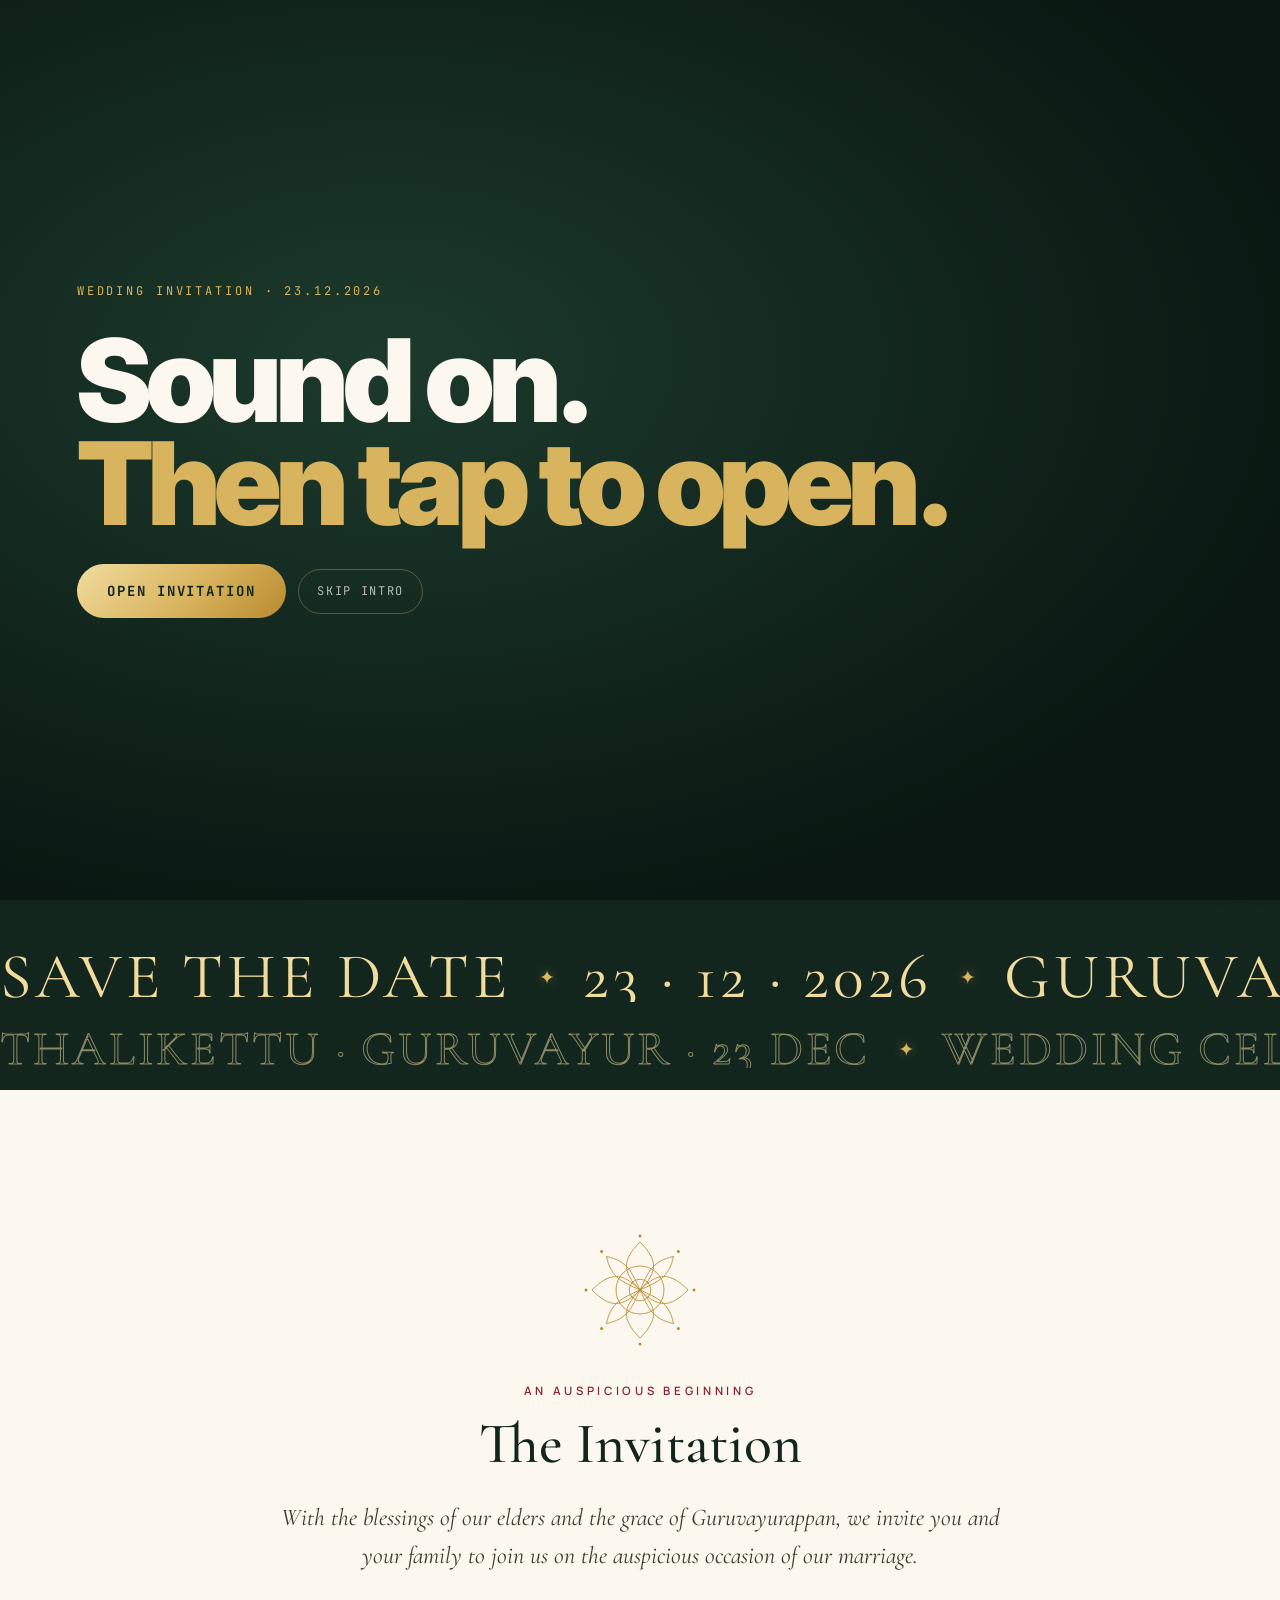
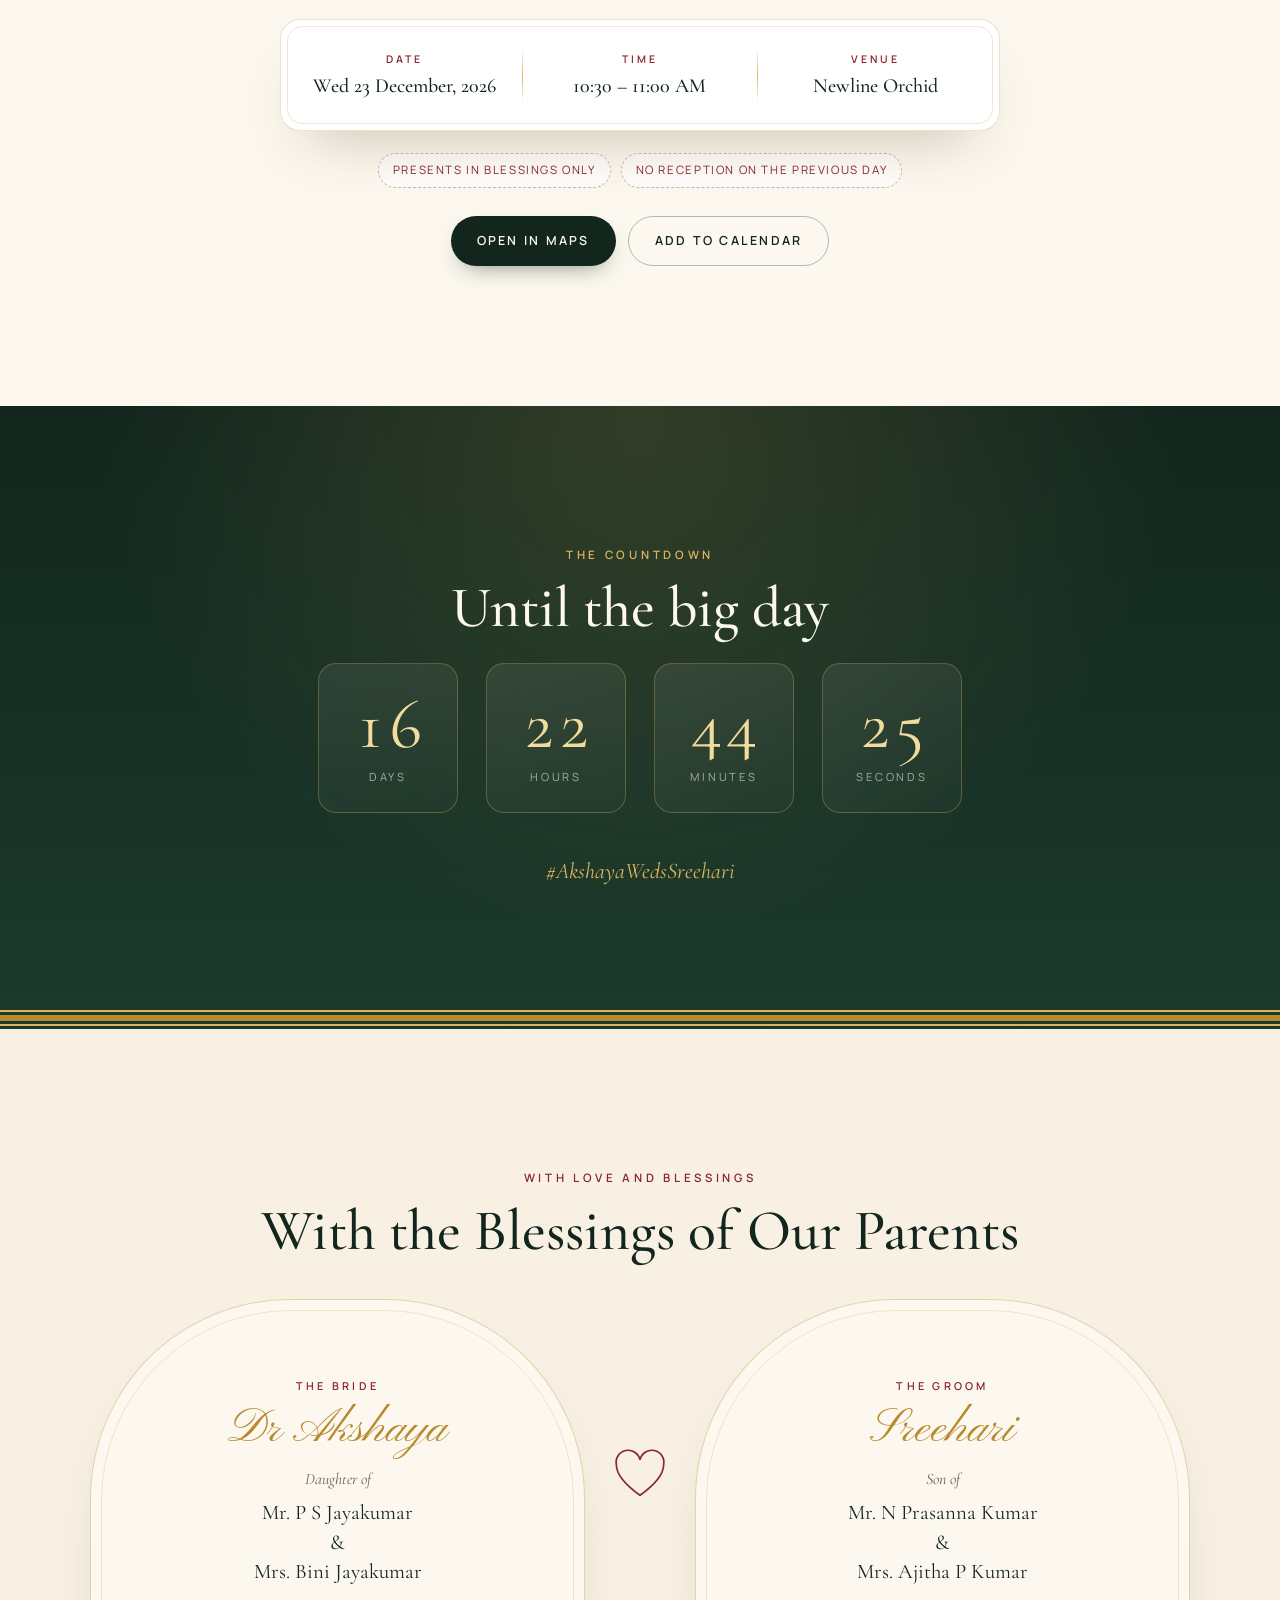
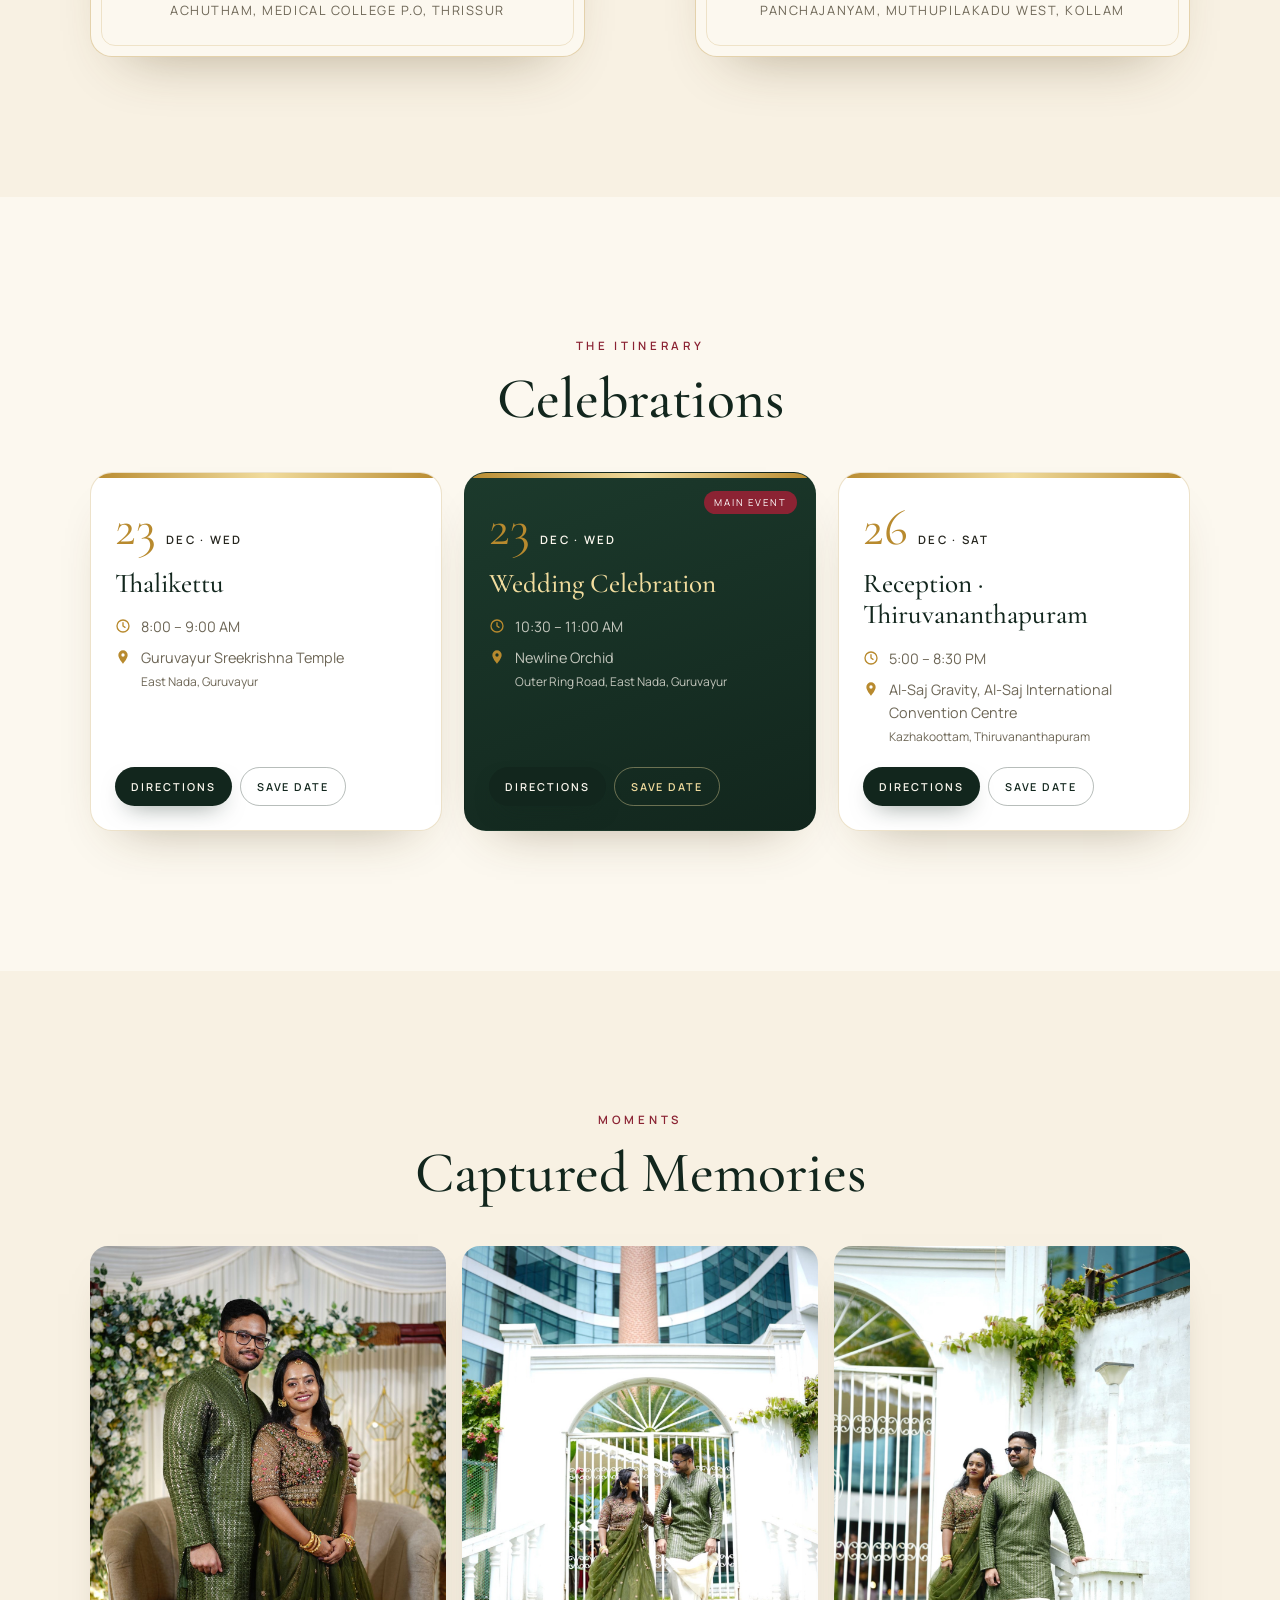
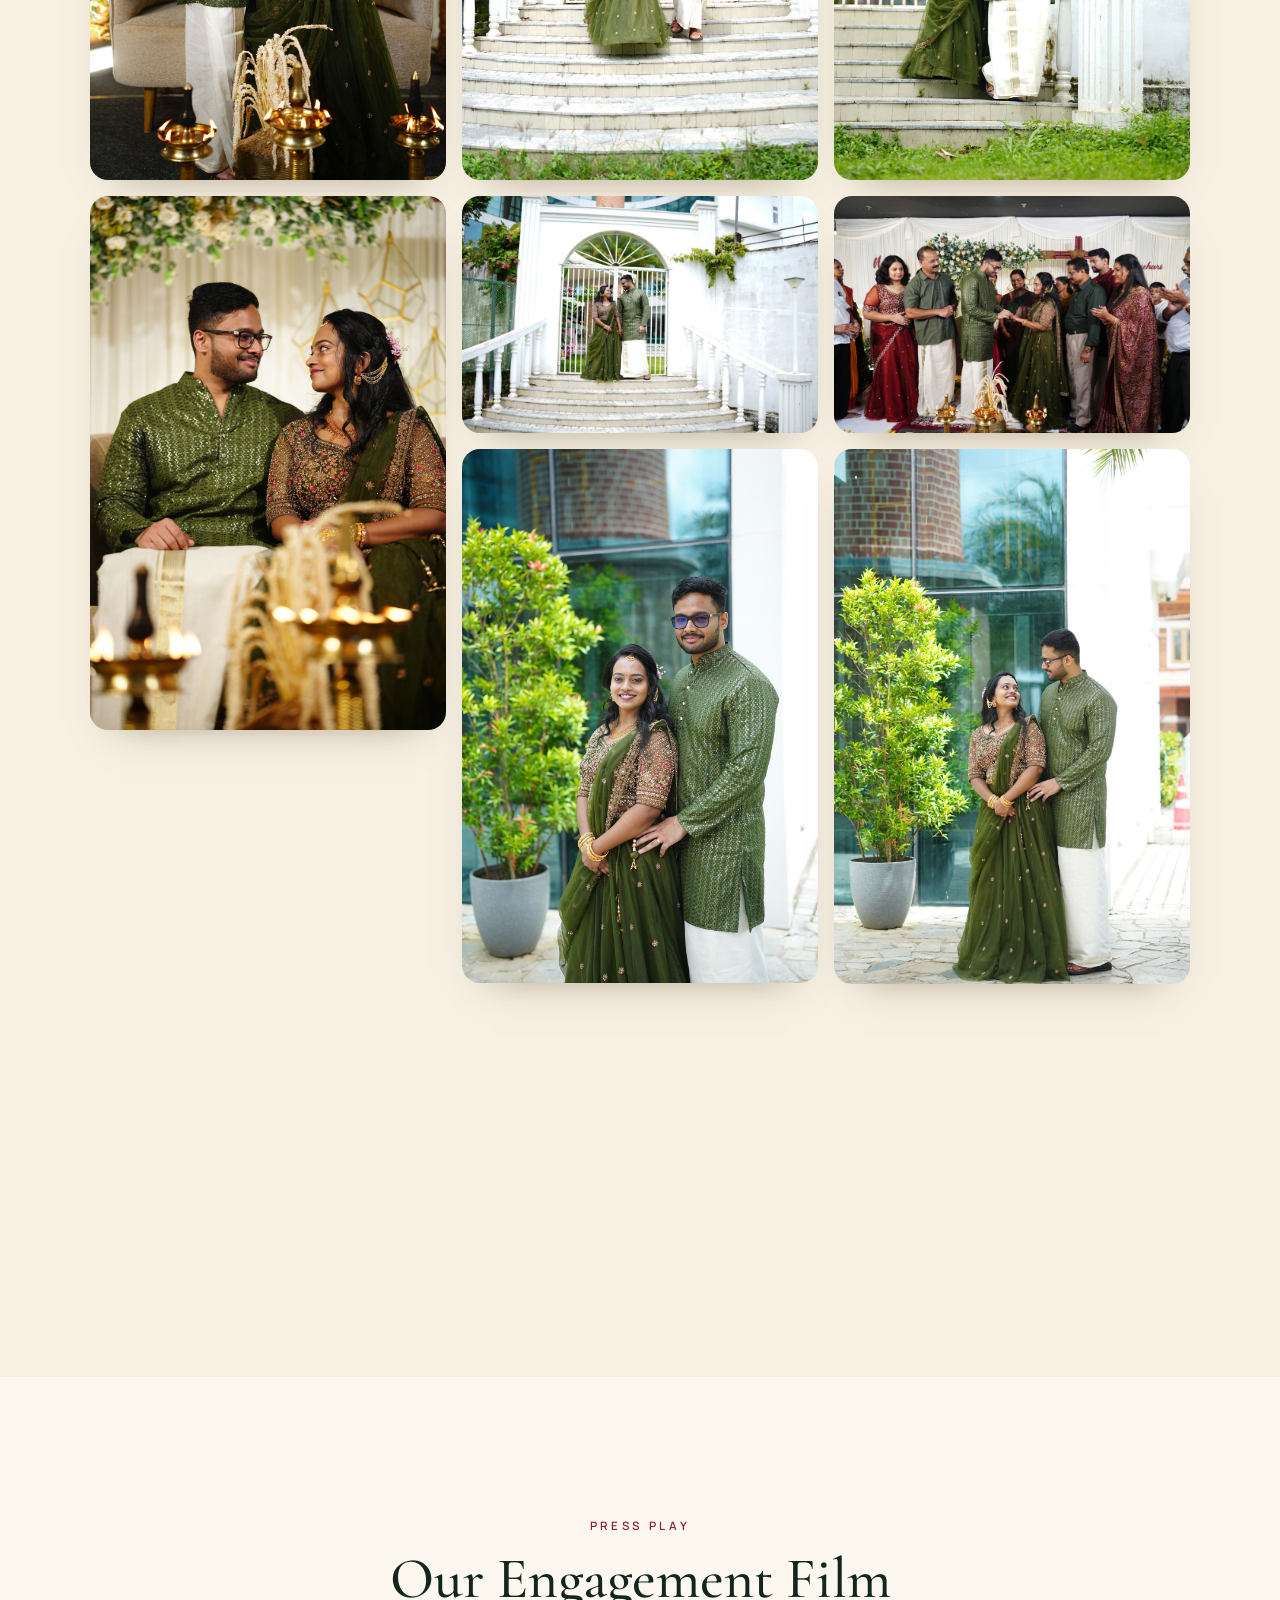
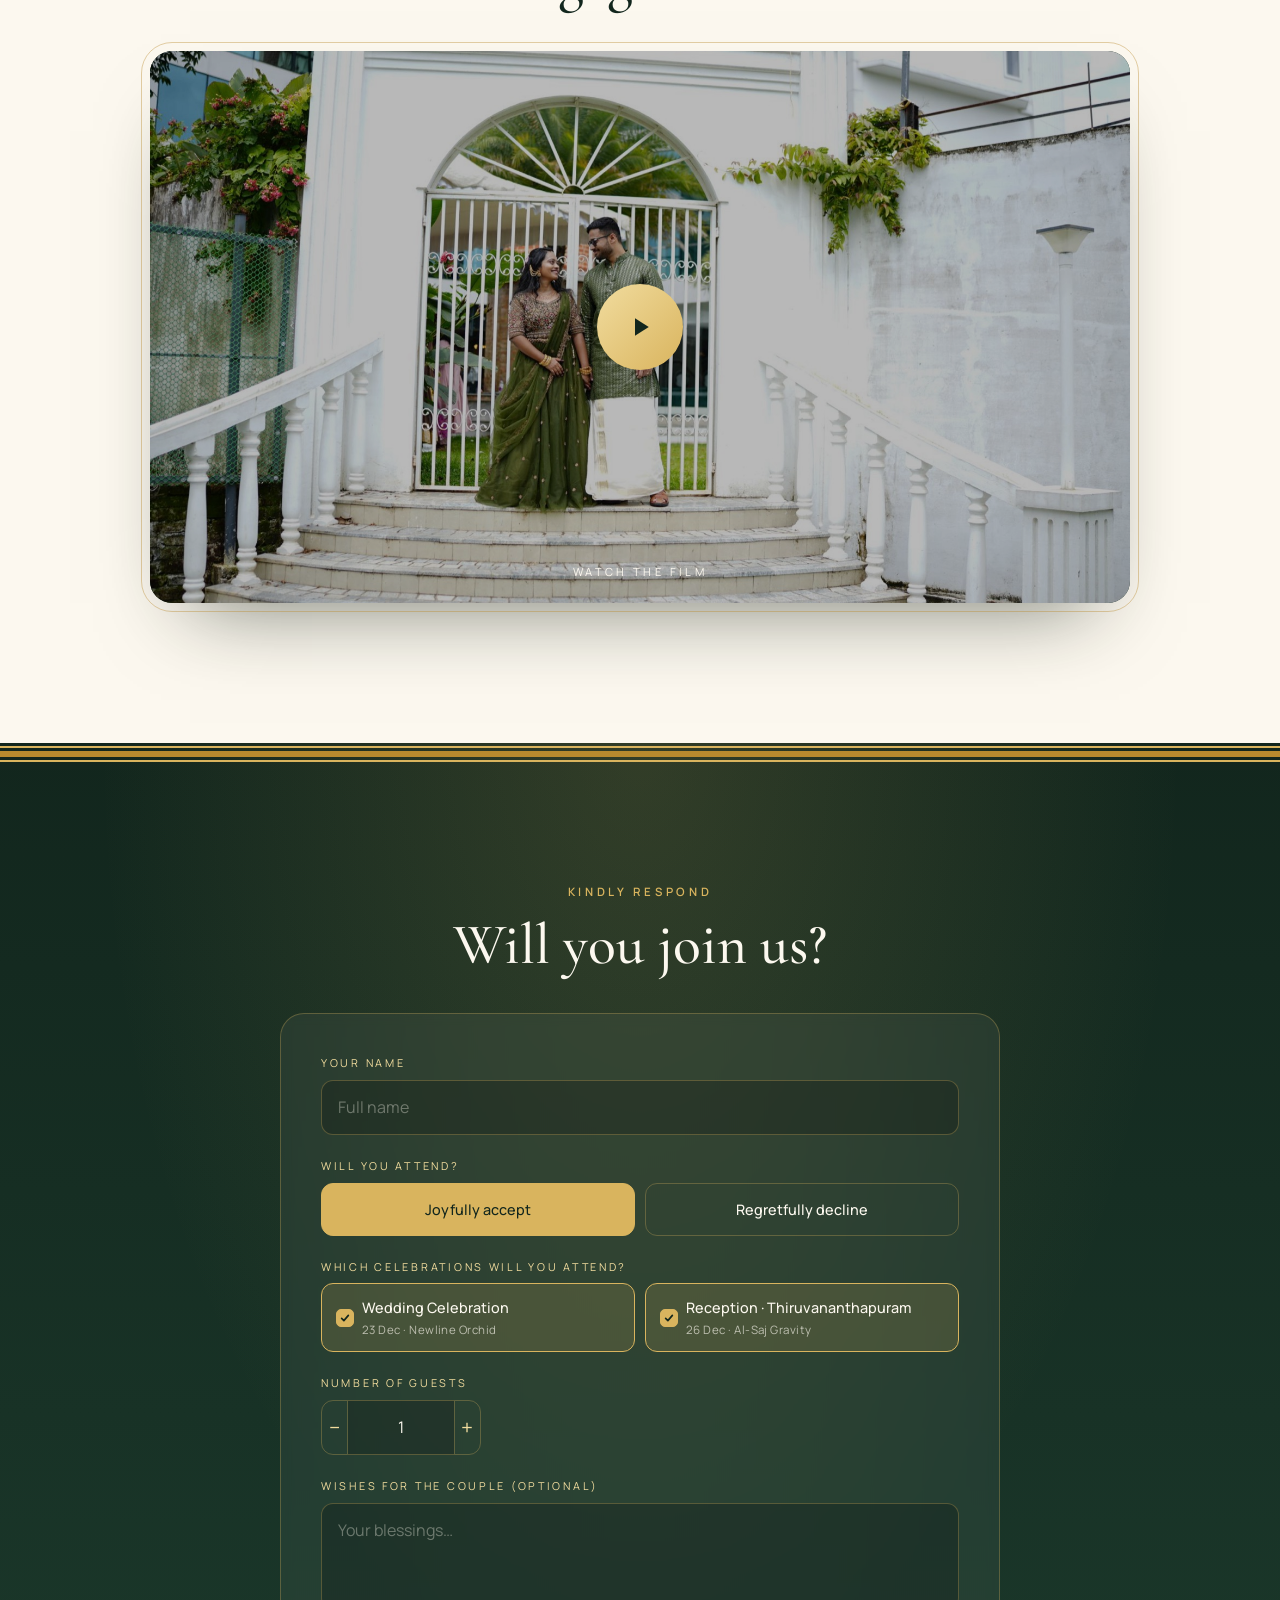
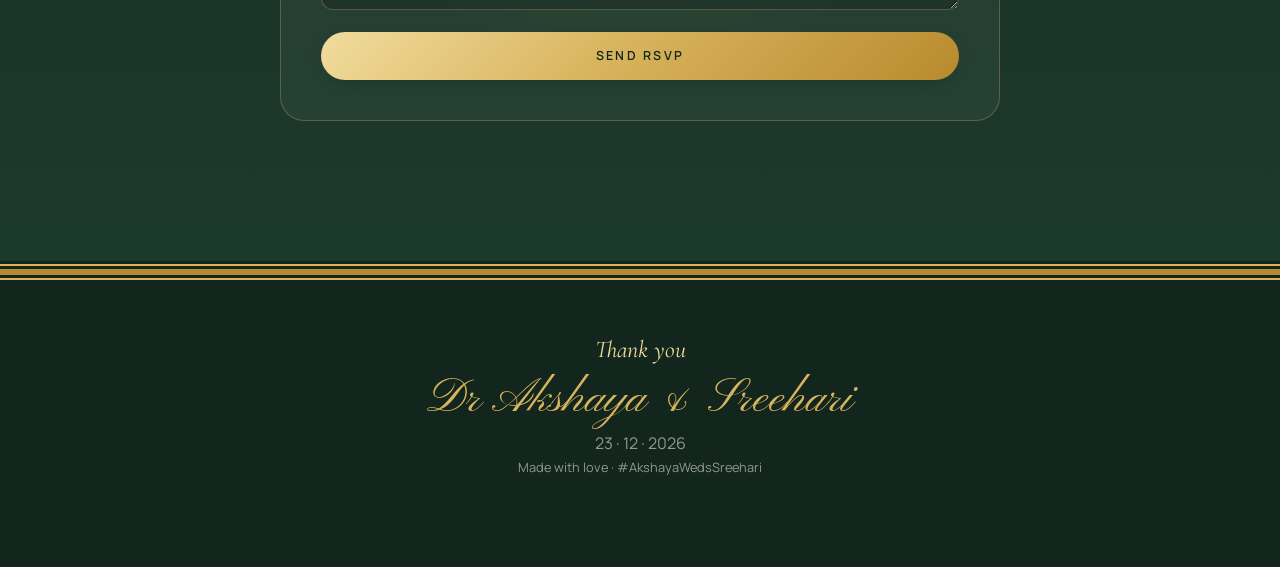
==== akshaya/index.html @ 5ff2824c "Move the engagement film to just before RSVP Co-Authored-By: Claude Opus 5.5 <noreply@anthropic.com>" ====
<!doctype html>
<html lang="en">
<head>
  <meta charset="utf-8" />
  <meta name="viewport" content="width=device-width, initial-scale=1, viewport-fit=cut" />
  <title>Wedding Invitation</title>
  <meta name="description" content="You are warmly invited to our wedding." />
  <meta property="og:title" content="Dr Akshaya weds Sreehari" />
  <meta property="og:description" content="Join us as two hearts become one." />
  <meta name="theme-color" content="#14281f" />
  <meta property="og:image" content="https://sreeharipa.github.io/wedding/photos/hero-sm.jpg" />
  <meta property="og:type" content="website" />
  <meta name="twitter:card" content="summary_large_image" />
  <link rel="icon" href="data:image/svg+xml,<svg xmlns='http://www.w3.org/2000/svg' viewBox='0 0 100 100'><text y='.9em' font-size='90'>🪔</text></svg>" />
  <link rel="preconnect" href="https://fonts.googleapis.com" />
  <link rel="preconnect" href="https://fonts.gstatic.com" crossorigin />
  <link href="https://fonts.googleapis.com/css2?family=Cormorant+Garamond:ital,wght@0,400;0,500;0,600;1,400;1,500&family=Pinyon+Script&family=Manrope:wght@400;500;600;700&family=Inter+Tight:wght@800;900&family=JetBrains+Mono:wght@400;700&display=swap" rel="stylesheet" />
  <link rel="stylesheet" href="../styles.css?v=31" />
</head>
<body class="locked">
  <canvas id="petals" aria-hidden="true"></canvas>

  <!-- ============ START SCREEN ============ -->
  <div id="gate" role="dialog" aria-label="Open invitation">
    <div class="start">
      <p class="k" id="startK"></p>
      <h1 class="big">Sound on.<br><span>Then tap to open.</span></h1>
      <div class="row">
        <button class="go" id="openBtn" type="button">Open invitation</button>
        <button class="ghost-btn" id="skipIntro" type="button">Skip intro</button>
      </div>
    </div>
  </div>

  <!-- ============ CINEMATIC INTRO ============ -->
  <div id="intro" aria-hidden="true" hidden>
    <canvas id="introCanvas"></canvas>
    <div id="iWord"><div class="w" id="iWText"></div><div class="c" id="iWCap"></div><img id="iPhoto" alt="" decoding="async" /></div>
    <div id="iTerm"></div>
    <div id="iTitle">
      <div class="e">The wedding of</div>
      <h1 id="iH1"></h1>
      <div class="sub" id="iSub"></div>
      <div id="iChips"></div>
    </div>
    <button class="i-skip" id="iSkip" type="button">Skip ›</button>
  </div>

  <!-- ============ FLOATING CONTROLS ============ -->
  <div class="progress" aria-hidden="true"><i id="progressBar"></i></div>

  <!-- Jukebox: vinyl now-playing widget -->
  <div class="jukebox" id="jukebox" hidden>
    <button class="vinyl" id="vinylBtn" aria-label="Play or pause music">
      <span class="disc"><span class="label">♥</span></span>
      <span class="play-state" aria-hidden="true"></span>
    </button>
    <div class="np">
      <span class="np-k">Now playing</span>
      <span class="np-t"><span id="npTitle"></span> · <span id="npArtist"></span></span>
      <span class="eq"><i></i><i></i><i></i><i></i><i></i></span>
    </div>
    <button class="np-expand" id="npExpand" aria-label="Show video player">▴</button>
    <div class="yt-wrap" id="ytWrap"><div id="ytHost"></div></div>
  </div>
  <audio id="bgm" loop preload="auto"></audio>

  <div class="controls">
    <button id="shareBtn" class="ctrl" aria-label="Share invitation">
      <svg viewBox="0 0 24 24" width="18" height="18"><path fill="currentColor" d="M18 16.1c-.8 0-1.4.3-2 .8l-7.1-4.2c.1-.2.1-.5.1-.7s0-.5-.1-.7L16 7.2c.5.5 1.2.8 2 .8 1.7 0 3-1.3 3-3s-1.3-3-3-3-3 1.3-3 3c0 .2 0 .5.1.7L8 9.8C7.5 9.3 6.8 9 6 9c-1.7 0-3 1.3-3 3s1.3 3 3 3c.8 0 1.5-.3 2-.8l7.1 4.2c-.1.2-.1.4-.1.6 0 1.6 1.3 2.9 2.9 2.9s2.9-1.3 2.9-2.9-1.2-2.9-2.8-2.9z"/></svg>
    </button>
  </div>
  <nav class="dots" aria-label="Sections"></nav>
  <div class="toast" id="toast" role="status"></div>
  <a href="#invite" class="scroll-prompt" id="scrollPrompt" aria-label="Scroll down to see the invitation">
    <span>Scroll for details</span>
    <svg viewBox="0 0 24 24" width="16" height="16" aria-hidden="true"><path d="M6 9l6 6 6-6" fill="none" stroke="currentColor" stroke-width="2.4" stroke-linecap="round" stroke-linejoin="round"/></svg>
  </a>

  <main>
    <!-- ============ HERO ============ -->
    <section id="home" class="hero" data-label="Home">
      <div class="hero-bg"><div class="rays"></div><div class="mandala spin"></div></div>
      <div class="kasavu top"></div>
      <div class="hero-grid">
      <figure class="hero-portrait" id="heroPortrait">
        <div class="arch-frame"><img id="heroImg" alt="Sreehari and Akshaya" /></div>
        <span class="arch-glow" aria-hidden="true"></span>
      </figure>
      <div class="hero-content">
        <svg class="lamp" viewBox="0 0 120 200" aria-hidden="true">
          <defs>
            <linearGradient id="brass" x1="0" x2="1">
              <stop offset="0" stop-color="#8a6420"/><stop offset=".5" stop-color="#f1d38a"/><stop offset="1" stop-color="#8a6420"/>
            </linearGradient>
            <radialGradient id="glow"><stop offset="0" stop-color="#ffd27a" stop-opacity=".9"/><stop offset="1" stop-color="#ffb03b" stop-opacity="0"/></radialGradient>
          </defs>
          <circle class="flame-glow" cx="60" cy="34" r="34" fill="url(#glow)"/>
          <path class="flame" d="M60 14 C66 26 70 34 60 46 C50 34 54 26 60 14Z" fill="#ffb648"/>
          <path class="flame inner" d="M60 26 C63 32 64 37 60 43 C56 37 57 32 60 26Z" fill="#fff4cf"/>
          <path d="M34 50 Q60 64 86 50 L82 58 Q60 70 38 58Z" fill="url(#brass)"/>
          <rect x="56" y="62" width="8" height="70" fill="url(#brass)"/>
          <ellipse cx="60" cy="96" rx="14" ry="5" fill="url(#brass)"/>
          <ellipse cx="60" cy="132" rx="22" ry="6" fill="url(#brass)"/>
          <path d="M40 132 Q60 150 80 132 L92 182 Q60 194 28 182Z" fill="url(#brass)"/>
        </svg>
        <p class="eyebrow">The wedding of</p>
        <h2 class="names" id="heroNames">
          <span class="script-name" data-bind="first.name"></span>
          <span class="weds">weds</span>
          <span class="script-name" data-bind="second.name"></span>
        </h2>
        <p class="tagline" data-bind="titleEnglish"></p>
        <div class="date-band">
          <span id="heroDay"></span>
          <span class="sep"></span>
          <span id="heroDate"></span>
          <span class="sep"></span>
          <span id="heroYear"></span>
        </div>
        <a href="#invite" class="scroll-cue"><span>Scroll</span><i></i></a>
      </div>
      </div>
    </section>

    <!-- ============ MARQUEE ============ -->
    <div class="marquee" aria-hidden="true">
      <div class="mq-row"><div class="mq-track" id="mq1"></div></div>
      <div class="mq-row rev"><div class="mq-track" id="mq2"></div></div>
    </div>

    <!-- ============ INVITATION ============ -->
    <section id="invite" class="section paper" data-label="Invitation">
      <div class="container narrow center">
        <div class="kolam reveal">
          <svg viewBox="0 0 200 200" aria-hidden="true">
            <g class="draw" fill="none" stroke="currentColor" stroke-width="1.4">
              <circle cx="100" cy="100" r="18"/>
              <circle cx="100" cy="100" r="40"/>
              <path d="M100 20 C130 50 130 70 100 100 C70 70 70 50 100 20Z"/>
              <path d="M180 100 C150 130 130 130 100 100 C130 70 150 70 180 100Z"/>
              <path d="M100 180 C70 150 70 130 100 100 C130 130 130 150 100 180Z"/>
              <path d="M20 100 C50 70 70 70 100 100 C70 130 50 130 20 100Z"/>
              <path d="M44 44 C80 52 86 70 100 100 C70 86 52 80 44 44Z"/>
              <path d="M156 44 C148 80 130 86 100 100 C114 70 120 52 156 44Z"/>
              <path d="M156 156 C120 148 114 130 100 100 C130 114 148 120 156 156Z"/>
              <path d="M44 156 C52 120 70 114 100 100 C86 130 80 148 44 156Z"/>
            </g>
            <g fill="currentColor">
              <circle cx="100" cy="10" r="2.5"/><circle cx="190" cy="100" r="2.5"/><circle cx="100" cy="190" r="2.5"/><circle cx="10" cy="100" r="2.5"/>
              <circle cx="36" cy="36" r="2.5"/><circle cx="164" cy="36" r="2.5"/><circle cx="164" cy="164" r="2.5"/><circle cx="36" cy="164" r="2.5"/>
            </g>
          </svg>
        </div>
        <p class="eyebrow reveal">An auspicious beginning</p>
        <h3 class="section-title reveal">The Invitation</h3>
        <p class="lead reveal" data-bind="invitationMessage"></p>

        <div class="muhurtham-card reveal">
          <div class="mc-col">
            <span class="mc-label">Date</span>
            <span class="mc-value" id="mcDate"></span>
          </div>
          <div class="mc-divider"></div>
          <div class="mc-col">
            <span class="mc-label">Time</span>
            <span class="mc-value" data-bind="muhurtham"></span>
          </div>
          <div class="mc-divider"></div>
          <div class="mc-col">
            <span class="mc-label">Venue</span>
            <span class="mc-value" data-bind="venue.name"></span>
          </div>
        </div>
        <p class="private-note reveal" id="privateNote"></p>
        <ul class="notes reveal" id="notes"></ul>
        <div class="btn-row reveal">
          <a class="btn" id="mainMap" target="_blank" rel="noopener">Open in Maps</a>
          <button class="btn ghost" id="mainCal">Add to Calendar</button>
        </div>
      </div>
    </section>

    <!-- ============ COUNTDOWN ============ -->
    <section id="countdown" class="section dark" data-label="Countdown">
      <div class="container center">
        <p class="eyebrow gold reveal">The countdown</p>
        <h3 class="section-title light reveal" id="cdTitle">Until the big day</h3>
        <div class="countdown reveal" id="cd">
          <div class="cd-unit"><span class="cd-num" data-u="d">00</span><span class="cd-lbl">Days</span></div>
          <div class="cd-unit"><span class="cd-num" data-u="h">00</span><span class="cd-lbl">Hours</span></div>
          <div class="cd-unit"><span class="cd-num" data-u="m">00</span><span class="cd-lbl">Minutes</span></div>
          <div class="cd-unit"><span class="cd-num" data-u="s">00</span><span class="cd-lbl">Seconds</span></div>
        </div>
        <p class="hashtag reveal" data-bind="hashtag"></p>
      </div>
      <div class="kasavu bottom"></div>
    </section>

    <!-- ============ STORY ============ -->
    <section id="story" class="section paper" data-label="Our Story">
      <div class="container">
        <div class="center">
          <p class="eyebrow reveal">How it all began</p>
          <h3 class="section-title reveal">Our Story</h3>
        </div>
        <div class="timeline" id="timeline"></div>
      </div>
    </section>

    <!-- ============ FAMILY ============ -->
    <section id="family" class="section cream" data-label="Family">
      <div class="container center">
        <p class="eyebrow reveal">With love and blessings</p>
        <h3 class="section-title reveal">With the Blessings of Our Parents</h3>
        <div class="family-grid">
          <div class="family-card reveal">
            <div class="arch"></div>
            <span class="fc-role">The Groom</span>
            <h4 class="fc-name" data-bind="groom.full"></h4>
            <p class="fc-sub">Son of</p>
            <p class="fc-parents"><span data-bind="families.groom.father"></span><br/>&amp;<br/><span data-bind="families.groom.mother"></span></p>
            <p class="fc-place" data-bind="families.groom.place"></p>
          </div>
          <div class="family-heart reveal" aria-hidden="true">
            <svg viewBox="0 0 64 64"><path d="M32 56 C10 40 4 28 4 20 A14 14 0 0 1 32 14 A14 14 0 0 1 60 20 C60 28 54 40 32 56Z" fill="none" stroke="currentColor" stroke-width="2"/></svg>
          </div>
          <div class="family-card reveal">
            <div class="arch"></div>
            <span class="fc-role">The Bride</span>
            <h4 class="fc-name" data-bind="bride.full"></h4>
            <p class="fc-sub">Daughter of</p>
            <p class="fc-parents"><span data-bind="families.bride.father"></span><br/>&amp;<br/><span data-bind="families.bride.mother"></span></p>
            <p class="fc-place" data-bind="families.bride.place"></p>
          </div>
        </div>
      </div>
    </section>

    <!-- ============ EVENTS ============ -->
    <section id="events" class="section paper" data-label="Events">
      <div class="container">
        <div class="center">
          <p class="eyebrow reveal">The itinerary</p>
          <h3 class="section-title reveal">Celebrations</h3>
        </div>
        <div class="events" id="eventList"></div>
      </div>
    </section>

    <!-- ============ GALLERY ============ -->
    <section id="gallery" class="section cream" data-label="Gallery">
      <div class="container">
        <div class="center">
          <p class="eyebrow reveal">Moments</p>
          <h3 class="section-title reveal">Captured Memories</h3>
        </div>
        <div class="gallery" id="galleryGrid"></div>
      </div>
    </section>

    <!-- ============ FILM ============ -->
    <section id="film" class="section paper" data-label="Film">
      <div class="container">
        <div class="center">
          <p class="eyebrow reveal">Press play</p>
          <h3 class="section-title reveal" id="filmTitle">Our Engagement Film</h3>
        </div>
        <div class="film reveal" id="film-frame">
          <button class="film-poster" id="filmPlay" aria-label="Play the engagement film">
            <img id="filmPoster" alt="" loading="lazy" />
            <span class="film-play"><svg viewBox="0 0 24 24" width="30" height="30"><path fill="currentColor" d="M8 5v14l11-7z"/></svg></span>
            <span class="film-cap">Watch the film</span>
          </button>
        </div>
      </div>
    </section>

    <!-- ============ RSVP ============ -->
    <section id="rsvp" class="section dark" data-label="RSVP">
      <div class="kasavu top"></div>
      <div class="container narrow">
        <div class="center">
          <p class="eyebrow gold reveal">Kindly respond</p>
          <h3 class="section-title light reveal">Will you join us?</h3>
          <p class="muted-light reveal" id="rsvpNote"></p>
        </div>
        <form id="rsvpForm" class="rsvp reveal" novalidate>
          <label class="field">
            <span>Your name</span>
            <input name="name" required autocomplete="name" placeholder="Full name" />
          </label>
          <div class="field">
            <span>Will you attend?</span>
            <div class="choice">
              <label><input type="radio" name="attend" value="Joyfully accepts" checked /><b>Joyfully accept</b></label>
              <label><input type="radio" name="attend" value="Regretfully declines" /><b>Regretfully decline</b></label>
            </div>
          </div>
          <div class="field" id="eventsField">
            <span>Which celebrations will you attend?</span>
            <div class="event-picks" id="eventPicks"></div>
          </div>
          <label class="field" id="guestsField">
            <span>Number of guests</span>
            <div class="stepper">
              <button type="button" data-step="-1" aria-label="Fewer guests">−</button>
              <input name="guests" type="number" min="1" max="20" value="1" inputmode="numeric" />
              <button type="button" data-step="1" aria-label="More guests">+</button>
            </div>
          </label>
          <label class="field">
            <span>Wishes for the couple (optional)</span>
            <textarea name="wish" rows="3" placeholder="Your blessings…"></textarea>
          </label>
          <button class="btn gold full" type="submit">Send RSVP</button>
        </form>
      </div>
    </section>
  </main>

  <footer class="footer">
    <div class="kasavu top"></div>
    <p class="footer-thanks">Thank you</p>
    <p class="footer-names"><span data-bind="first.name"></span> &amp; <span data-bind="second.name"></span></p>
    <p class="muted" id="footerDate"></p>
    <p class="muted small">Made with love · <span data-bind="hashtag"></span></p>
  </footer>

  <!-- Lightbox -->
  <div id="lightbox" hidden><button aria-label="Close">×</button><img alt="" /></div>

  <script src="config.js?v=31"></script>
  <script src="../intro.js?v=31"></script>
  <script src="../script.js?v=31"></script>
</body>
</html>
---- styles.css ----
:root {
  --ivory: #fcf8ef;
  --paper: #f8f1e3;
  --cream: #f2e7d0;
  --gold: #b88a2e;
  --gold-2: #d9b45e;
  --gold-3: #f1dc9e;
  --green: #12261d;
  --green-2: #1c3a2c;
  --maroon: #8b2333;
  --ink: #26261f;
  --muted: #6d6656;
  --serif: "Cormorant Garamond", Georgia, serif;
  --script: "Pinyon Script", cursive;
  --sans: "Manrope", system-ui, sans-serif;
  --ease: cubic-bezier(.2, .7, .1, 1);
}

* { box-sizing: border-box; margin: 0; padding: 0; }
[hidden] { display: none !important; }
html { scroll-behavior: smooth; -webkit-text-size-adjust: 100%; }
body {
  background: var(--ivory);
  color: var(--ink);
  font-family: var(--sans);
  line-height: 1.6;
  overflow-x: hidden;
  -webkit-font-smoothing: antialiased;
}
body.locked { overflow: hidden; height: 100vh; }
img { max-width: 100%; display: block; }
button { font: inherit; cursor: pointer; border: 0; background: none; color: inherit; }
a { color: inherit; }

#petals { position: fixed; inset: 0; width: 100%; height: 100%; pointer-events: none; z-index: 60; }

/* ---------- Kasavu border (Kerala gold-striped saree edge) ---------- */
.kasavu {
  position: absolute; left: 0; right: 0; height: 22px; z-index: 2;
  background:
    linear-gradient(var(--gold-2), var(--gold-2)) 0 3px / 100% 2px no-repeat,
    linear-gradient(var(--gold), var(--gold)) 0 8px / 100% 6px no-repeat,
    linear-gradient(var(--gold-2), var(--gold-2)) 0 17px / 100% 2px no-repeat,
    repeating-linear-gradient(90deg, transparent 0 10px, rgba(255, 230, 160, .9) 10px 12px) 0 8px / 100% 6px no-repeat;
}
.kasavu.top { top: 0; }
.kasavu.bottom { bottom: 0; }

/* ---------- Typography ---------- */
.eyebrow {
  font-size: .72rem; letter-spacing: .32em; text-transform: uppercase;
  color: var(--maroon); font-weight: 600; margin-bottom: .8rem;
}
.eyebrow.gold { color: var(--gold-2); }
.section-title {
  font-family: var(--serif); font-weight: 500;
  font-size: clamp(2.2rem, 6vw, 3.6rem); line-height: 1.1;
  color: var(--green); margin-bottom: 1.4rem;
}
.section-title.light { color: var(--ivory); }
.lead { font-family: var(--serif); font-size: clamp(1.2rem, 2.6vw, 1.5rem); color: #3c3a30; font-style: italic; }
.muted { color: var(--muted); }
.muted-light { color: rgba(252, 248, 239, .7); }
.small { font-size: .8rem; }
.center { text-align: center; }

.container { width: min(1100px, 100% - 32px); margin-inline: auto; }
.container.narrow { width: min(720px, 100% - 32px); }
.section { position: relative; padding: clamp(80px, 12vw, 140px) 0; }
.paper { background: var(--ivory); }
.cream { background: var(--paper); }
.dark {
  background:
    radial-gradient(ellipse at 50% 0%, rgba(217, 180, 94, .16), transparent 60%),
    linear-gradient(var(--green), var(--green-2));
  color: var(--ivory);
}

/* ---------- Buttons ---------- */
.btn-row { display: flex; gap: 12px; justify-content: center; flex-wrap: wrap; margin-top: 28px; }
.btn {
  display: inline-flex; align-items: center; justify-content: center; gap: 8px;
  padding: 14px 26px; border-radius: 999px; text-decoration: none;
  background: var(--green); color: var(--ivory);
  font-size: .78rem; letter-spacing: .18em; text-transform: uppercase; font-weight: 600;
  transition: transform .3s var(--ease), box-shadow .3s, background .3s;
  box-shadow: 0 10px 24px -12px rgba(18, 38, 29, .6);
}
.btn:hover { transform: translateY(-2px); box-shadow: 0 16px 30px -12px rgba(18, 38, 29, .6); }
.btn.ghost { background: transparent; color: var(--green); border: 1px solid rgba(18, 38, 29, .3); box-shadow: none; }
.btn.ghost:hover { background: var(--green); color: var(--ivory); }
.btn.gold { background: linear-gradient(135deg, var(--gold-3), var(--gold-2) 45%, var(--gold)); color: var(--green); }
.btn.small { padding: 10px 16px; font-size: .68rem; }
.btn.full { width: 100%; }

/* ---------- Opening gate ---------- */
#gate { position: fixed; inset: 0; z-index: 100; display: grid; place-items: center; }
.door {
  position: absolute; top: 0; bottom: 0; width: 50.5%;
  background:
    radial-gradient(circle at 50% 50%, rgba(217, 180, 94, .12), transparent 70%),
    linear-gradient(160deg, var(--green-2), var(--green));
  transition: transform 1.6s var(--ease);
  overflow: hidden;
}
.door-left { left: 0; transform-origin: left; }
.door-right { right: 0; transform-origin: right; }
.door-inner {
  position: absolute; inset: 18px; border: 1px solid rgba(217, 180, 94, .55);
  outline: 1px solid rgba(217, 180, 94, .25); outline-offset: 6px;
}
.door-left .door-inner { right: 0; border-right: 0; }
.door-right .door-inner { left: 0; border-left: 0; }
.door-motif {
  position: absolute; top: 50%; width: 560px; height: 560px; translate: 0 -50%; opacity: .16;
  background: conic-gradient(from 0deg, var(--gold-2) 0 4deg, transparent 4deg 15deg) ;
  -webkit-mask: radial-gradient(circle, transparent 22%, #000 23% 24%, transparent 25% 38%, #000 39% 40%, transparent 41% 58%, #000 59% 60%, transparent 61%);
          mask: radial-gradient(circle, transparent 22%, #000 23% 24%, transparent 25% 38%, #000 39% 40%, transparent 41% 58%, #000 59% 60%, transparent 61%);
  animation: spin 80s linear infinite;
}
.door-left .door-motif { right: -280px; }
.door-right .door-motif { left: -280px; }
.gate-center {
  position: relative; z-index: 2; text-align: center; color: var(--ivory); padding: 24px;
  transition: opacity .6s, transform .8s var(--ease);
}
.gate-names {
  font-family: var(--script); font-weight: 400; line-height: 1.05;
  font-size: clamp(3rem, 12vw, 6rem); color: var(--gold-3);
  display: flex; flex-direction: column; align-items: center;
  text-shadow: 0 2px 30px rgba(217, 180, 94, .35);
}
.gate-names .amp { font-family: var(--serif); font-style: italic; font-size: .45em; color: var(--ivory); margin: .1em 0; }
.gate-tag { font-family: var(--serif); font-style: italic; color: var(--gold-3); opacity: .8; font-size: 1.2rem; margin-top: .6rem; }
.seal {
  position: relative; margin: 36px auto 10px; width: 108px; height: 108px; border-radius: 50%;
  background: radial-gradient(circle at 35% 30%, #c2414f, var(--maroon) 55%, #5a1420);
  box-shadow: 0 10px 30px rgba(0, 0, 0, .45), inset 0 -6px 12px rgba(0, 0, 0, .3), inset 0 4px 8px rgba(255, 255, 255, .2);
  display: grid; place-items: center; color: var(--gold-3);
  animation: pulse 2.4s ease-in-out infinite;
  transition: transform .4s var(--ease);
}
.seal:hover { transform: scale(1.06) rotate(-4deg); }
.seal-ring { position: absolute; inset: 9px; border-radius: 50%; border: 1.5px dashed rgba(241, 220, 158, .7); }
.seal-text { font-family: var(--serif); font-size: 1.3rem; font-style: italic; letter-spacing: .05em; }
.tap-hint { font-size: .68rem; letter-spacing: .3em; text-transform: uppercase; opacity: .55; }

#gate.open .door-left { transform: perspective(1400px) rotateY(80deg); }
#gate.open .door-right { transform: perspective(1400px) rotateY(-80deg); }
#gate.open .gate-center { opacity: 0; transform: scale(1.15); }
#gate.gone { display: none; }

@keyframes pulse {
  0%, 100% { box-shadow: 0 10px 30px rgba(0,0,0,.45), 0 0 0 0 rgba(217,180,94,.5), inset 0 -6px 12px rgba(0,0,0,.3); }
  50% { box-shadow: 0 10px 30px rgba(0,0,0,.45), 0 0 0 18px rgba(217,180,94,0), inset 0 -6px 12px rgba(0,0,0,.3); }
}
@keyframes spin { to { rotate: 360deg; } }

/* ---------- Controls ---------- */
.controls { position: fixed; right: 16px; bottom: 16px; z-index: 50; display: flex; flex-direction: column; gap: 10px; }
.ctrl {
  width: 46px; height: 46px; border-radius: 50%; display: grid; place-items: center;
  background: rgba(18, 38, 29, .88); color: var(--gold-3); backdrop-filter: blur(8px);
  box-shadow: 0 8px 20px rgba(0, 0, 0, .25); position: relative;
}
.ctrl .bars { position: absolute; bottom: 9px; display: none; gap: 2px; }
.ctrl.playing svg { display: none; }
.ctrl.playing .bars { display: flex; position: static; align-items: flex-end; height: 16px; }
.bars i { width: 3px; background: var(--gold-3); animation: eq 1s ease-in-out infinite; }
.bars i:nth-child(2) { animation-delay: .2s; } .bars i:nth-child(3) { animation-delay: .4s; }
@keyframes eq { 0%,100% { height: 4px; } 50% { height: 16px; } }

.dots { position: fixed; right: 22px; top: 50%; translate: 0 -50%; z-index: 40; display: flex; flex-direction: column; gap: 14px; }
.dots a { position: relative; width: 8px; height: 8px; border-radius: 50%; background: rgba(184, 138, 46, .35); transition: .3s; display: block; }
.dots a.active { background: var(--gold); transform: scale(1.5); }
.dots a span {
  position: absolute; right: 18px; top: 50%; translate: 0 -50%; white-space: nowrap;
  font-size: .68rem; letter-spacing: .15em; text-transform: uppercase; color: var(--gold);
  opacity: 0; transition: .3s; pointer-events: none;
}
.dots a:hover span { opacity: 1; }
@media (max-width: 760px) { .dots { display: none; } }

.toast {
  position: fixed; left: 50%; bottom: 24px; translate: -50% 20px; z-index: 120;
  background: var(--green); color: var(--ivory); padding: 12px 20px; border-radius: 999px;
  font-size: .85rem; opacity: 0; transition: .35s var(--ease); pointer-events: none;
  max-width: calc(100% - 32px); text-align: center;
}
.toast.show { opacity: 1; translate: -50% 0; }

/* ---------- Hero ---------- */
.hero {
  position: relative; min-height: 100svh; display: grid; place-items: center; overflow: hidden;
  background: radial-gradient(ellipse at 50% 30%, #fffaf0, var(--paper) 70%);
  padding: 60px 16px;
}
.hero-bg { position: absolute; inset: 0; display: grid; place-items: center; pointer-events: none; }
.mandala {
  width: min(140vw, 1100px); aspect-ratio: 1; opacity: .09;
  background:
    repeating-conic-gradient(from 0deg, var(--gold) 0 2deg, transparent 2deg 12deg);
  -webkit-mask: radial-gradient(circle, transparent 18%, #000 18.5% 19.5%, transparent 20% 30%, #000 30.5% 33%, transparent 33.5% 46%, #000 46.5% 47%, transparent 47.5% 60%, #000 60.5% 64%, transparent 64.5% 70%);
          mask: radial-gradient(circle, transparent 18%, #000 18.5% 19.5%, transparent 20% 30%, #000 30.5% 33%, transparent 33.5% 46%, #000 46.5% 47%, transparent 47.5% 60%, #000 60.5% 64%, transparent 64.5% 70%);
}
.spin { animation: spin 120s linear infinite; }
.hero-content { position: relative; text-align: center; z-index: 1; }
.lamp { width: 64px; margin: 0 auto 18px; overflow: visible; }
.flame { transform-origin: 60px 46px; animation: flicker 1.6s ease-in-out infinite; }
.flame.inner { animation-duration: 1.1s; }
.flame-glow { animation: glow 2.4s ease-in-out infinite; transform-origin: 60px 34px; }
@keyframes flicker { 0%,100% { transform: scale(1, 1) skewX(0); } 25% { transform: scale(.94, 1.06) skewX(2deg); } 50% { transform: scale(1.04, .96) skewX(-2deg); } 75% { transform: scale(.97, 1.04) skewX(1deg); } }
@keyframes glow { 0%,100% { opacity: .75; transform: scale(1); } 50% { opacity: 1; transform: scale(1.15); } }

.names { display: flex; flex-direction: column; align-items: center; font-weight: 400; }
.script-name {
  font-family: var(--script); font-size: clamp(3.6rem, 14vw, 8rem); line-height: 1.05;
  background: linear-gradient(100deg, var(--gold) 20%, #e9cf86 40%, var(--gold) 60%);
  background-size: 200% 100%;
  -webkit-background-clip: text; background-clip: text; color: transparent;
  animation: shimmer 6s linear infinite;
  padding: 0 .2em;
}
@keyframes shimmer { to { background-position: -200% 0; } }
.weds { font-family: var(--serif); font-style: italic; font-size: clamp(1.1rem, 3vw, 1.6rem); color: var(--green); letter-spacing: .1em; margin: -.2rem 0; }
.tagline { font-family: var(--serif); font-style: italic; color: var(--muted); font-size: 1.15rem; }
.date-band {
  display: inline-flex; align-items: center; gap: 16px; margin-top: 28px; padding: 14px 26px;
  border-top: 1px solid rgba(184, 138, 46, .5); border-bottom: 1px solid rgba(184, 138, 46, .5);
  font-family: var(--serif); font-size: clamp(1rem, 2.6vw, 1.3rem); color: var(--green); letter-spacing: .12em; text-transform: uppercase;
}
.date-band .sep { width: 5px; height: 5px; background: var(--gold); rotate: 45deg; }
.scroll-cue { display: flex; flex-direction: column; align-items: center; gap: 8px; margin-top: 46px; text-decoration: none; font-size: .65rem; letter-spacing: .3em; text-transform: uppercase; color: var(--muted); }
.scroll-cue i { width: 1px; height: 46px; background: linear-gradient(var(--gold), transparent); animation: drip 2s ease-in-out infinite; transform-origin: top; }
@keyframes drip { 0% { transform: scaleY(0); } 50% { transform: scaleY(1); } 100% { transform: scaleY(1); opacity: 0; } }

/* ---------- Invitation ---------- */
.kolam { width: 120px; margin: 0 auto 24px; color: var(--gold); }
.kolam .draw * { stroke-dasharray: 400; stroke-dashoffset: 400; transition: stroke-dashoffset 3s var(--ease); }
.kolam.in .draw * { stroke-dashoffset: 0; }
.muhurtham-card {
  margin-top: 44px; display: grid; grid-template-columns: 1fr auto 1fr auto 1fr; gap: 18px; align-items: center;
  padding: 28px 24px; background: #fff; border-radius: 20px; position: relative;
  box-shadow: 0 30px 60px -30px rgba(80, 60, 20, .35); border: 1px solid rgba(184, 138, 46, .25);
}
.muhurtham-card::before { content: ""; position: absolute; inset: 6px; border: 1px solid rgba(184, 138, 46, .2); border-radius: 15px; pointer-events: none; }
.mc-col { display: flex; flex-direction: column; gap: 6px; }
.mc-label { font-size: .66rem; letter-spacing: .28em; text-transform: uppercase; color: var(--maroon); font-weight: 600; }
.mc-value { font-family: var(--serif); font-size: 1.25rem; color: var(--green); line-height: 1.25; font-weight: 500; }
.mc-divider { width: 1px; height: 54px; background: linear-gradient(transparent, var(--gold-2), transparent); }
@media (max-width: 640px) {
  .muhurtham-card { grid-template-columns: 1fr; gap: 14px; }
  .mc-divider { width: 60px; height: 1px; margin: 0 auto; background: linear-gradient(90deg, transparent, var(--gold-2), transparent); }
}

.notes { list-style: none; display: flex; flex-wrap: wrap; justify-content: center; gap: 10px; margin-top: 22px; }
.notes li {
  font-size: .72rem; letter-spacing: .14em; text-transform: uppercase; color: var(--maroon);
  padding: 7px 14px; border: 1px dashed rgba(139, 35, 51, .35); border-radius: 999px; background: rgba(255,255,255,.6);
}
.ev-day.tba { font-size: 2.2rem; font-family: var(--script); }

/* ---------- Countdown ---------- */
.countdown { display: flex; justify-content: center; gap: clamp(10px, 3vw, 28px); margin-top: 20px; }
.cd-unit {
  width: clamp(70px, 20vw, 140px); padding: clamp(14px, 3vw, 26px) 0; border-radius: 18px;
  background: linear-gradient(160deg, rgba(255,255,255,.08), rgba(255,255,255,.02));
  border: 1px solid rgba(217, 180, 94, .3); display: flex; flex-direction: column; align-items: center;
}
.cd-num { font-family: var(--serif); font-size: clamp(2.2rem, 7vw, 4.4rem); line-height: 1; color: var(--gold-3); font-variant-numeric: tabular-nums; }
.cd-num.tick { animation: tick .5s var(--ease); }
@keyframes tick { 0% { transform: translateY(-30%); opacity: 0; } 100% { transform: none; opacity: 1; } }
.cd-lbl { margin-top: 8px; font-size: clamp(.55rem, 1.6vw, .7rem); letter-spacing: .25em; text-transform: uppercase; color: rgba(252,248,239,.6); }
.hashtag { margin-top: 40px; font-family: var(--serif); font-style: italic; font-size: 1.4rem; color: var(--gold-2); }

/* ---------- Story timeline ---------- */
.timeline { position: relative; max-width: 860px; margin: 40px auto 0; }
.timeline::before { content: ""; position: absolute; left: 50%; top: 0; bottom: 0; width: 1px; background: linear-gradient(transparent, var(--gold-2) 10%, var(--gold-2) 90%, transparent); }
.tl-item { position: relative; width: 50%; padding: 0 44px 56px; }
.tl-item:nth-child(odd) { text-align: right; }
.tl-item:nth-child(even) { margin-left: 50%; }
.tl-item::after {
  content: ""; position: absolute; top: 10px; width: 14px; height: 14px; rotate: 45deg;
  background: var(--ivory); border: 2px solid var(--gold);
}
.tl-item:nth-child(odd)::after { right: -7px; }
.tl-item:nth-child(even)::after { left: -7px; }
.tl-year { font-family: var(--script); font-size: 2.4rem; color: var(--gold); line-height: 1; }
.tl-title { font-family: var(--serif); font-size: 1.6rem; color: var(--green); margin: 4px 0 6px; font-weight: 500; }
.tl-text { color: var(--muted); }
@media (max-width: 700px) {
  .timeline::before { left: 8px; }
  .tl-item, .tl-item:nth-child(odd), .tl-item:nth-child(even) { width: 100%; margin-left: 0; text-align: left; padding: 0 0 44px 40px; }
  .tl-item:nth-child(odd)::after, .tl-item:nth-child(even)::after { left: 1px; right: auto; }
}

/* ---------- Family ---------- */
.family-grid { display: grid; grid-template-columns: 1fr auto 1fr; gap: 28px; align-items: center; margin-top: 36px; }
.family-card {
  position: relative; background: var(--ivory); padding: 72px 28px 36px; border-radius: 200px 200px 22px 22px;
  border: 1px solid rgba(184, 138, 46, .35); box-shadow: 0 30px 60px -36px rgba(80, 60, 20, .45);
}
.family-card .arch { position: absolute; inset: 10px; border: 1px solid rgba(184, 138, 46, .2); border-radius: 190px 190px 14px 14px; pointer-events: none; }
.fc-role { font-size: .68rem; letter-spacing: .3em; text-transform: uppercase; color: var(--maroon); font-weight: 600; }
.fc-name { font-family: var(--script); font-weight: 400; font-size: clamp(2.2rem, 5vw, 3rem); color: var(--gold); margin: 6px 0 10px; line-height: 1.1; }
.fc-sub { font-family: var(--serif); font-style: italic; color: var(--muted); }
.fc-parents { font-family: var(--serif); font-size: 1.3rem; color: var(--green); margin: 6px 0 14px; line-height: 1.4; }
.fc-place { font-size: .8rem; letter-spacing: .12em; text-transform: uppercase; color: var(--muted); }
.family-heart { width: 54px; color: var(--maroon); animation: beat 1.8s ease-in-out infinite; }
@keyframes beat { 0%,100% { transform: scale(1); } 15% { transform: scale(1.15); } 30% { transform: scale(1); } 45% { transform: scale(1.1); } }
@media (max-width: 760px) { .family-grid { grid-template-columns: 1fr; } .family-heart { margin: 0 auto; } }

/* ---------- Events ---------- */
.events { display: grid; grid-template-columns: repeat(auto-fit, minmax(min(100%, 320px), 1fr)); gap: 22px; margin: 40px auto 0; max-width: 900px; }
.event {
  position: relative; background: #fff; border-radius: 22px; padding: 30px 24px 24px; overflow: hidden;
  border: 1px solid rgba(184, 138, 46, .25); box-shadow: 0 24px 50px -32px rgba(80, 60, 20, .45);
  transition: transform .5s var(--ease), box-shadow .5s;
  display: flex; flex-direction: column;
}
.event:hover { transform: translateY(-6px); box-shadow: 0 34px 60px -30px rgba(80, 60, 20, .5); }
.event::before { content: ""; position: absolute; left: 0; right: 0; top: 0; height: 5px; background: linear-gradient(90deg, var(--gold), var(--gold-3), var(--gold)); }
.event.highlight { background: linear-gradient(160deg, var(--green-2), var(--green)); color: var(--ivory); border-color: transparent; }
.event.highlight .ev-name { color: var(--gold-3); }
.event.highlight .ev-meta { color: rgba(252,248,239,.75); }
.event.highlight .btn.ghost { color: var(--gold-3); border-color: rgba(241,220,158,.4); }
.event.highlight .btn.ghost:hover { background: var(--gold-3); color: var(--green); }
.ev-badge { position: absolute; top: 18px; right: 18px; font-size: .6rem; letter-spacing: .2em; text-transform: uppercase; background: var(--maroon); color: #fff; padding: 4px 10px; border-radius: 999px; }
.ev-date { display: flex; align-items: baseline; gap: 10px; }
.ev-day { font-family: var(--serif); font-size: 3.2rem; line-height: 1; color: var(--gold); }
.ev-month { font-size: .72rem; letter-spacing: .2em; text-transform: uppercase; font-weight: 600; }
.ev-name { font-family: var(--serif); font-size: 1.7rem; color: var(--green); margin-top: 14px; line-height: 1.15; font-weight: 500; }
.ev-meta { list-style: none; margin: 16px 0 20px; display: grid; gap: 8px; font-size: .9rem; color: var(--muted); }
.ev-meta li { display: flex; gap: 10px; align-items: flex-start; }
.ev-meta svg { flex: 0 0 16px; margin-top: 3px; color: var(--gold); }
.ev-actions { display: flex; gap: 8px; margin-top: auto; flex-wrap: wrap; }
.event.past { opacity: .6; }

/* ---------- Gallery ---------- */
.gallery { columns: 3 240px; column-gap: 16px; margin-top: 40px; }
.gallery figure { break-inside: avoid; margin-bottom: 16px; border-radius: 18px; overflow: hidden; position: relative; cursor: zoom-in; }
.gallery img { width: 100%; transition: transform .8s var(--ease); }
.gallery figure:hover img { transform: scale(1.06); }
.frame-ph {
  aspect-ratio: var(--ar, 3/4); display: grid; place-items: center; text-align: center; padding: 20px;
  background: linear-gradient(150deg, var(--c1), var(--c2)); color: rgba(255,255,255,.9);
  font-family: var(--script); font-size: 2.2rem;
}
.frame-ph small { display: block; font-family: var(--sans); font-size: .62rem; letter-spacing: .25em; text-transform: uppercase; opacity: .7; margin-top: 6px; }
#lightbox { position: fixed; inset: 0; z-index: 130; background: rgba(10, 20, 15, .92); display: grid; place-items: center; padding: 24px; }
#lightbox[hidden] { display: none; }
#lightbox img { max-height: 88vh; border-radius: 12px; }
#lightbox button { position: absolute; top: 14px; right: 20px; font-size: 2.4rem; color: var(--ivory); }

/* ---------- RSVP ---------- */
.rsvp {
  margin-top: 36px; padding: clamp(22px, 5vw, 40px); border-radius: 24px;
  background: rgba(252, 248, 239, .05); border: 1px solid rgba(217, 180, 94, .3); backdrop-filter: blur(6px);
  display: grid; gap: 22px;
}
.field { display: grid; gap: 8px; }
.field > span { font-size: .68rem; letter-spacing: .25em; text-transform: uppercase; color: var(--gold-3); }
.field input, .field textarea {
  width: 100%; background: rgba(0,0,0,.18); border: 1px solid rgba(217,180,94,.3); border-radius: 12px;
  color: var(--ivory); padding: 14px 16px; font: inherit; font-size: 1rem; outline: none; transition: border .3s, box-shadow .3s;
}
.field input::placeholder, .field textarea::placeholder { color: rgba(252,248,239,.35); }
.field input:focus, .field textarea:focus { border-color: var(--gold-2); box-shadow: 0 0 0 3px rgba(217,180,94,.18); }
.field input.err { border-color: #e2717f; }
.choice { display: grid; grid-template-columns: 1fr 1fr; gap: 10px; }
.choice label { position: relative; }
.choice input { position: absolute; opacity: 0; }
.choice b {
  display: block; text-align: center; padding: 14px 10px; border-radius: 12px; font-weight: 500; font-size: .9rem;
  border: 1px solid rgba(217,180,94,.3); cursor: pointer; transition: .3s;
}
.choice input:checked + b { background: var(--gold-2); color: var(--green); border-color: var(--gold-2); }
.choice input:focus-visible + b { outline: 2px solid var(--gold-3); outline-offset: 2px; }
.stepper { display: flex; align-items: stretch; width: 160px; }
.stepper button { width: 46px; border: 1px solid rgba(217,180,94,.3); color: var(--gold-3); font-size: 1.3rem; }
.stepper button:first-child { border-radius: 12px 0 0 12px; }
.stepper button:last-child { border-radius: 0 12px 12px 0; }
.stepper input { border-radius: 0 !important; text-align: center; border-inline: 0 !important; -moz-appearance: textfield; }
.stepper input::-webkit-inner-spin-button { -webkit-appearance: none; }
#guestsField.hide, #eventsField.hide { display: none; }
.event-picks { display: grid; grid-template-columns: 1fr 1fr; gap: 10px; }
@media (max-width: 520px) { .event-picks { grid-template-columns: 1fr; } }
.event-picks label { position: relative; }
.event-picks input { position: absolute; opacity: 0; }
.event-picks b {
  display: flex; flex-direction: column; gap: 2px; padding: 12px 14px 12px 40px; border-radius: 12px; cursor: pointer;
  border: 1px solid rgba(217,180,94,.3); font-weight: 500; font-size: .9rem; position: relative; transition: .3s;
}
.event-picks b small { font-weight: 400; font-size: .72rem; opacity: .65; letter-spacing: .04em; }
.event-picks b::before {
  content: ""; position: absolute; left: 14px; top: 50%; translate: 0 -50%; width: 16px; height: 16px;
  border-radius: 5px; border: 1.5px solid var(--gold-2); transition: .2s;
}
.event-picks input:checked + b { background: rgba(217,180,94,.16); border-color: var(--gold-2); }
.event-picks input:checked + b::before {
  background: var(--gold-2) url("data:image/svg+xml,%3Csvg xmlns='http://www.w3.org/2000/svg' viewBox='0 0 16 16'%3E%3Cpath d='M3.5 8.5l3 3 6-7' fill='none' stroke='%2312261d' stroke-width='2.2' stroke-linecap='round' stroke-linejoin='round'/%3E%3C/svg%3E") center/12px no-repeat;
}
.event-picks input:focus-visible + b { outline: 2px solid var(--gold-3); outline-offset: 2px; }
.event-picks.err b { border-color: #e2717f; }

/* ---------- Footer ---------- */
.footer { position: relative; background: var(--green); color: var(--ivory); text-align: center; padding: 70px 16px 90px; }
.footer-thanks { font-family: var(--serif); font-style: italic; color: var(--gold-3); font-size: 1.5rem; }
.footer-names { font-family: var(--script); font-size: 3rem; color: var(--gold-2); line-height: 1.3; }
.footer .muted { color: rgba(252,248,239,.55); }

/* ---------- Reveal ---------- */
.reveal { opacity: 0; transform: translateY(30px); transition: opacity 1s var(--ease), transform 1s var(--ease); }
.reveal.in { opacity: 1; transform: none; }

@media (prefers-reduced-motion: reduce) {
  *, *::before, *::after { animation: none !important; transition-duration: .01ms !important; }
  .reveal { opacity: 1; transform: none; }
  html { scroll-behavior: auto; }
}

/* =====================================================================
   V2 — cinematic intro, jukebox, marquee, rays, beat pulse
   ===================================================================== */

/* ---------- Intro sequence on the gate ---------- */
.intro { position: absolute; inset: 0; z-index: 3; display: grid; place-items: center; pointer-events: none; text-align: center; padding: 24px; }
.intro-line {
  grid-area: 1 / 1; font-family: var(--serif); font-style: italic; color: var(--gold-3);
  font-size: clamp(1.4rem, 4.6vw, 2.4rem); letter-spacing: .02em; opacity: 0;
}
.intro-line em { font-style: normal; letter-spacing: .18em; text-transform: uppercase; font-size: .8em; }
.intro-line.l1 { animation: introLine 2.1s .3s var(--ease) both; }
.intro-line.l2 { animation: introLine 2.1s 2.2s var(--ease) both; }
@keyframes introLine {
  0% { opacity: 0; transform: translateY(14px); filter: blur(6px); }
  25%, 70% { opacity: 1; transform: none; filter: none; }
  100% { opacity: 0; transform: translateY(-10px); filter: blur(4px); }
}
.gate-center { animation: gateIn 1.2s 4.1s var(--ease) both; }
.gate-center > * { animation: riseIn 1s var(--ease) both; }
.gate-center > :nth-child(1) { animation-delay: 4.2s; }
.gate-center > :nth-child(2) { animation-delay: 4.35s; }
.gate-center > :nth-child(3) { animation-delay: 4.6s; }
.gate-center > :nth-child(4) { animation-delay: 4.8s; }
.gate-center > :nth-child(5) { animation-delay: 5s; }
.gate-center > :nth-child(6) { animation-delay: 5.1s; }
@keyframes gateIn { from { opacity: 0; } to { opacity: 1; } }
@keyframes riseIn { from { opacity: 0; transform: translateY(18px); } to { opacity: 1; transform: none; } }
.seal { animation: riseIn 1s 4.8s var(--ease) both, pulse 2.4s 5.8s ease-in-out infinite !important; }
.sound-hint { margin-top: 10px; font-size: .62rem; letter-spacing: .26em; text-transform: uppercase; color: var(--gold-3); opacity: .45; }
.skip-intro {
  position: absolute; z-index: 4; bottom: 28px; left: 50%; translate: -50% 0;
  font-size: .62rem; letter-spacing: .3em; text-transform: uppercase; color: rgba(241, 220, 158, .55);
  padding: 8px 14px; animation: fadeAway .4s 4.1s forwards;
}
@keyframes fadeAway { to { opacity: 0; visibility: hidden; } }
#gate.skipped .intro, #gate.skipped .skip-intro { display: none; }
#gate.skipped .gate-center, #gate.skipped .gate-center > *, #gate.skipped .seal { animation-delay: 0s !important; }
#gate.skipped .seal { animation: riseIn .6s var(--ease) both, pulse 2.4s 1s ease-in-out infinite !important; }
#gate.open .gate-center { animation: gateOut .6s var(--ease) forwards !important; }
@keyframes gateOut { to { opacity: 0; transform: scale(1.15); } }

/* ---------- Scroll progress ---------- */
.progress { position: fixed; top: 0; left: 0; right: 0; height: 3px; z-index: 70; pointer-events: none; }
.progress i { display: block; height: 100%; background: linear-gradient(90deg, var(--gold), var(--gold-3), var(--maroon)); transform-origin: left; transform: scaleX(0); }

/* ---------- Jukebox ---------- */
.jukebox {
  position: fixed; left: 16px; bottom: 16px; z-index: 55;
  display: grid; grid-template-columns: auto 1fr auto; align-items: center; gap: 10px;
  padding: 6px 8px 6px 6px; border-radius: 999px; max-width: min(320px, calc(100% - 90px));
  background: rgba(18, 38, 29, .9); backdrop-filter: blur(10px); color: var(--ivory);
  box-shadow: 0 12px 30px rgba(0, 0, 0, .3); border: 1px solid rgba(217, 180, 94, .25);
  opacity: 0; translate: 0 20px; transition: opacity .6s, translate .6s var(--ease);
}
body.opened .jukebox { opacity: 1; translate: 0 0; transition-delay: 1.4s; }
.jukebox.expanded { border-radius: 22px; }
.vinyl { width: 46px; height: 46px; border-radius: 50%; position: relative; flex: none; }
.disc {
  position: absolute; inset: 0; border-radius: 50%;
  background:
    radial-gradient(circle, var(--maroon) 0 26%, transparent 27%),
    repeating-radial-gradient(circle, #111 0 2px, #222 2px 3px);
  box-shadow: inset 0 0 0 1px rgba(255,255,255,.08);
  display: grid; place-items: center; animation: spin 2.4s linear infinite; animation-play-state: paused;
}
.disc::after { content: ""; position: absolute; inset: 0; border-radius: 50%; background: conic-gradient(from 30deg, transparent 0 20%, rgba(255,255,255,.18) 25%, transparent 30% 70%, rgba(255,255,255,.12) 75%, transparent 80%); }
.disc .label { font-size: .6rem; color: var(--gold-3); }
.jukebox.playing .disc { animation-play-state: running; }
.play-state {
  position: absolute; inset: 0; border-radius: 50%; display: grid; place-items: center;
  background: rgba(0,0,0,.45); opacity: 1; transition: .3s;
}
.play-state::before { content: ""; border-left: 12px solid var(--gold-3); border-top: 8px solid transparent; border-bottom: 8px solid transparent; margin-left: 3px; }
.jukebox.playing .play-state { opacity: 0; }
.jukebox.playing .vinyl:hover .play-state { opacity: 1; }
.jukebox.playing .vinyl:hover .play-state::before { border: 0; width: 10px; height: 13px; margin: 0; border-left: 3.5px solid var(--gold-3); border-right: 3.5px solid var(--gold-3); }
.jukebox.nudge .vinyl { animation: nudge 1.2s ease-in-out infinite; }
@keyframes nudge { 0%,100% { box-shadow: 0 0 0 0 rgba(241,220,158,.6); } 50% { box-shadow: 0 0 0 10px rgba(241,220,158,0); } }
.np { display: grid; min-width: 0; line-height: 1.25; }
.np-k { font-size: .55rem; letter-spacing: .25em; text-transform: uppercase; color: var(--gold-2); }
.np-t { font-family: var(--serif); font-size: 1rem; white-space: nowrap; overflow: hidden; text-overflow: ellipsis; }
.eq { display: none; gap: 2px; height: 10px; align-items: flex-end; margin-top: 2px; }
.jukebox.playing .eq { display: flex; }
.eq i { width: 2px; background: var(--gold-3); height: 3px; animation: eq var(--beat, .45s) ease-in-out infinite alternate; }
.eq i:nth-child(2) { animation-delay: -.1s; } .eq i:nth-child(3) { animation-delay: -.3s; }
.eq i:nth-child(4) { animation-delay: -.2s; } .eq i:nth-child(5) { animation-delay: -.05s; }
@keyframes eq { from { height: 2px; } to { height: 10px; } }
.np-expand { width: 28px; height: 28px; border-radius: 50%; color: var(--gold-3); font-size: .8rem; transition: transform .3s; }
.jukebox.expanded .np-expand { transform: rotate(180deg); }
.yt-wrap { grid-column: 1 / -1; height: 0; overflow: hidden; border-radius: 14px; transition: height .4s var(--ease); }
.jukebox.expanded .yt-wrap { height: 135px; }
.yt-wrap iframe { display: block; width: 240px; height: 135px; border: 0; margin-inline: auto; }

/* ---------- Marquee ---------- */
.marquee { background: var(--green); padding: 22px 0; overflow: hidden; position: relative; z-index: 1; display: grid; gap: 6px; }
.mq-row { overflow: hidden; white-space: nowrap; }
.mq-track { display: inline-flex; align-items: center; gap: 28px; padding-right: 28px; animation: marquee 50s linear infinite; }
.mq-row.rev .mq-track { animation-direction: reverse; animation-duration: 60s; }
.mq-track span {
  font-family: var(--serif); font-size: clamp(2rem, 6vw, 4rem); text-transform: uppercase; letter-spacing: .06em; line-height: 1.1;
  color: var(--gold-3);
}
.mq-row.rev .mq-track span { color: transparent; -webkit-text-stroke: 1px rgba(241, 220, 158, .55); font-size: clamp(1.6rem, 4.5vw, 3rem); }
.mq-track b { color: var(--maroon); font-size: 1.2rem; filter: drop-shadow(0 0 6px rgba(217, 180, 94, .4)); color: var(--gold-2); }
@keyframes marquee { to { transform: translateX(-50%); } }

/* ---------- Hero rays + letter reveal ---------- */
.rays {
  position: absolute; width: 180vmax; aspect-ratio: 1; opacity: .5;
  background: repeating-conic-gradient(from 0deg, rgba(241, 220, 158, .35) 0 3deg, transparent 3deg 14deg);
  -webkit-mask: radial-gradient(circle, #000, transparent 55%);
          mask: radial-gradient(circle, #000, transparent 55%);
  animation: spin 200s linear infinite reverse;
}

.script-name { background: none; -webkit-background-clip: initial; background-clip: initial; color: inherit; animation: none; }
.script-name .ch {
  display: inline-block;
  background: linear-gradient(100deg, var(--gold) 20%, #edd28a 40%, var(--gold) 60%);
  background-size: 300% 100%;
  -webkit-background-clip: text; background-clip: text; color: transparent;
  opacity: 0; padding: .1em .45em; margin: -.1em -.43em;
}
body.opened .script-name .ch {
  animation: letterIn 1s calc(var(--i) * 70ms + 1s) var(--ease) both, shimmer 6s calc(var(--i) * 80ms) linear infinite;
}
.script-name:last-child .ch { animation-delay: calc(var(--i) * 70ms + 1.5s), calc(var(--i) * 80ms) !important; }
@keyframes letterIn { from { opacity: 0; transform: translateY(40px) rotate(8deg) scale(.6); filter: blur(8px); } to { opacity: 1; transform: none; filter: none; } }
@keyframes shimmer { to { background-position: -300% 0; } }

/* ---------- Beat pulse (only while music plays) ---------- */
body.beat #heroNames { animation: beatGlow var(--beat, .41s) ease-out infinite; }
body.beat .flame-glow { animation-duration: var(--beat, .41s); }
body.beat .cd-unit { animation: beatBorder calc(var(--beat, .41s) * 2) ease-out infinite; }
@keyframes beatGlow { 0% { filter: drop-shadow(0 0 14px rgba(217, 180, 94, .55)); } 100% { filter: drop-shadow(0 0 0 rgba(217, 180, 94, 0)); } }
@keyframes beatBorder { 0% { border-color: rgba(241, 220, 158, .85); } 100% { border-color: rgba(217, 180, 94, .3); } }

@media (max-width: 520px) {
  .jukebox { left: 12px; bottom: 12px; }
  .np-t { font-size: .9rem; }
}
@media (prefers-reduced-motion: reduce) {
  .intro { display: none; }
  .gate-center, .gate-center > * { opacity: 1 !important; }
  .script-name .ch { opacity: 1; }
}
.date-band span { white-space: nowrap; }
@media (max-width: 520px) {
  .date-band { gap: 10px; padding: 12px 6px; font-size: .95rem; letter-spacing: .08em; }
  .jukebox { max-width: 230px; }
  .np-k { display: none; }
}


/* =====================================================================
   V3 — hero portrait, film
   ===================================================================== */
.hero-grid { position: relative; z-index: 1; display: grid; grid-template-columns: minmax(0, 420px) minmax(0, 560px); gap: clamp(30px, 6vw, 90px); align-items: center; justify-content: center; width: min(1180px, 100%); }
.hero-portrait { position: relative; margin: 0; opacity: 0; transform: translateY(40px) scale(.96); transition: opacity 1.4s var(--ease) .6s, transform 1.4s var(--ease) .6s; }
body.opened .hero-portrait { opacity: 1; transform: none; }
.arch-frame {
  position: relative; aspect-ratio: 3 / 4.3; border-radius: 999px 999px 18px 18px; overflow: hidden;
  border: 1px solid rgba(184, 138, 46, .6); box-shadow: 0 40px 80px -40px rgba(60, 40, 10, .55);
  outline: 1px solid rgba(184, 138, 46, .35); outline-offset: 10px;
}
.arch-frame img { width: 100%; height: 100%; object-fit: cover; object-position: 50% 35%; transform: scale(1.08); transition: transform 8s ease-out; }
body.opened .arch-frame img { transform: scale(1); }
.arch-glow { position: absolute; inset: -30px; z-index: -1; border-radius: 999px 999px 40px 40px; background: radial-gradient(ellipse at 50% 30%, rgba(241, 220, 158, .55), transparent 65%); filter: blur(10px); }
body.beat .arch-glow { animation: glow var(--beat, .6s) ease-in-out infinite; }
@media (max-width: 860px) {
  .hero-grid { grid-template-columns: 1fr; gap: 34px; justify-items: center; }
  .hero-portrait { width: min(220px, 58vw); }
  .hero { padding-top: 70px; }
}

.film { max-width: 980px; margin: 40px auto 0; aspect-ratio: 16 / 9; border-radius: 22px; overflow: hidden; background: var(--green); position: relative;
  box-shadow: 0 40px 80px -40px rgba(20, 30, 20, .6); outline: 1px solid rgba(184, 138, 46, .4); outline-offset: 8px; }
.film iframe { width: 100%; height: 100%; border: 0; display: block; }
.film-poster { position: absolute; inset: 0; width: 100%; height: 100%; padding: 0; display: grid; place-items: center; }
.film-poster img { position: absolute; inset: 0; width: 100%; height: 100%; object-fit: cover; transition: transform 1.2s var(--ease), filter .6s; filter: brightness(.72); }
.film-poster:hover img { transform: scale(1.04); filter: brightness(.6); }
.film-play {
  position: relative; width: 86px; height: 86px; border-radius: 50%; display: grid; place-items: center; color: var(--green);
  background: linear-gradient(135deg, var(--gold-3), var(--gold-2)); box-shadow: 0 0 0 0 rgba(241, 220, 158, .6); animation: pulse 2.4s ease-in-out infinite;
  transition: transform .4s var(--ease);
}
.film-poster:hover .film-play { transform: scale(1.1); }
.film-cap { position: absolute; bottom: 22px; left: 0; right: 0; text-align: center; color: var(--ivory); font-size: .7rem; letter-spacing: .3em; text-transform: uppercase; }
.gallery figure { box-shadow: 0 20px 40px -28px rgba(60, 40, 10, .5); }

/* ---------- Compact jukebox: just a small spinning disc ---------- */
.jukebox { display: block; padding: 4px; border-radius: 50%; max-width: none; gap: 0; }
.jukebox .np, .jukebox .np-expand { display: none !important; }
.jukebox .vinyl { width: 40px; height: 40px; display: block; }
.jukebox .yt-wrap { position: absolute; width: 1px; height: 1px; overflow: hidden; opacity: 0; pointer-events: none; }
.play-state::before { border-left-width: 10px; border-top-width: 6px; border-bottom-width: 6px; }
@media (max-width: 520px) { .jukebox .vinyl { width: 36px; height: 36px; } }

/* Marquee: lighter layers for iOS Safari */
.mq-track { animation-duration: 28s; will-change: transform; transform: translate3d(0,0,0); }
.mq-row.rev .mq-track { animation-duration: 34s; }
@keyframes marquee { from { transform: translate3d(0,0,0); } to { transform: translate3d(-50%,0,0); } }

/* ---------- Private ceremony note ---------- */
.private-note { margin: 22px auto 0; max-width: 520px; font-family: var(--serif); font-style: italic; font-size: 1.05rem; color: var(--muted); }

/* ---------- Floating scroll prompt ---------- */
.hero .scroll-cue { display: none; }
.scroll-prompt {
  position: fixed; left: 50%; bottom: 22px; z-index: 56; translate: -50% 30px; opacity: 0; pointer-events: none;
  display: inline-flex; align-items: center; gap: 8px; padding: 12px 20px; border-radius: 999px; text-decoration: none;
  background: linear-gradient(135deg, var(--gold-3), var(--gold-2) 55%, var(--gold)); color: var(--green);
  font-size: .7rem; font-weight: 700; letter-spacing: .2em; text-transform: uppercase; white-space: nowrap;
  box-shadow: 0 12px 28px -8px rgba(80, 60, 20, .55); transition: opacity .5s, translate .6s var(--ease);
}
.scroll-prompt.show { opacity: 1; translate: -50% 0; pointer-events: auto; transition-delay: 2.2s; }
.scroll-prompt svg { animation: nudgeDown 1.4s ease-in-out infinite; }
@keyframes nudgeDown { 0%, 100% { transform: translateY(-2px); } 50% { transform: translateY(4px); } }
@media (max-width: 520px) { .scroll-prompt { bottom: 18px; padding: 11px 16px; font-size: .62rem; letter-spacing: .16em; } }
/* Three events: one row on desktop */
.events { max-width: 1100px; grid-template-columns: repeat(auto-fit, minmax(min(100%, 290px), 1fr)); }

/* Firefox: stop scroll anchoring from nudging the page while things animate */
html, body { overflow-anchor: none; }
.marquee { contain: layout paint; }
.mq-row { contain: layout paint; height: 1.25em; }
.mq-row:first-child { font-size: clamp(2rem, 6vw, 4rem); }
.mq-row.rev { font-size: clamp(1.6rem, 4.5vw, 3rem); }

/* Hero names: keep words whole; shrink long names (e.g. "Dr Akshaya") a little */
.script-name .word { display: inline-block; white-space: nowrap; }
.script-name.long { font-size: clamp(3rem, 11.5vw, 6.6rem); }
.script-name.long { white-space: nowrap; font-size: clamp(2.5rem, 9.5vw, 5.6rem); }
/* Four events: 2 x 2 instead of 3 + 1 */
.events[data-count="4"] { max-width: 900px; }

/* =====================================================================
   V4 — start screen + cinematic intro (Marco Polo-style)
   ===================================================================== */
#gate {
  background: radial-gradient(ellipse at 30% 40%, #1c3a2c, #0a1712 75%);
  display: block; transition: opacity .5s ease;
}
#gate.leaving { opacity: 0; pointer-events: none; }
#gate .start {
  position: absolute; inset: 0; display: flex; flex-direction: column; justify-content: center; gap: 28px;
  padding: 0 max(16px, 6vw); color: var(--ivory);
}
#gate .k { font-family: "JetBrains Mono", ui-monospace, Menlo, monospace; color: var(--gold-2); font-size: 12px; letter-spacing: .24em; text-transform: uppercase; }
#gate .big { font-family: "Inter Tight", "Helvetica Neue", Arial, sans-serif; font-weight: 900; font-size: clamp(44px, 9vw, 132px); line-height: .9; letter-spacing: -.045em; margin: 0; }
#gate .big span { color: var(--gold-2); }
#gate .row { display: flex; gap: 12px; flex-wrap: wrap; align-items: center; }
#gate .go, #gate .ghost-btn, .i-skip {
  font-family: "JetBrains Mono", ui-monospace, Menlo, monospace; text-transform: uppercase; letter-spacing: .14em;
  border-radius: 999px; cursor: pointer;
}
#gate .go { background: linear-gradient(135deg, var(--gold-3), var(--gold-2) 55%, var(--gold)); color: var(--green); font-weight: 700; font-size: 14px; padding: 16px 30px; box-shadow: 0 0 0 0 rgba(241,220,158,.5); animation: pulse 2.4s ease-in-out infinite; }
#gate .ghost-btn { color: rgba(252,248,239,.7); font-size: 12px; padding: 12px 18px; border: 1px solid rgba(217,180,94,.35); }
#gate .go:hover, #gate .ghost-btn:hover { filter: brightness(1.12); }

#intro { position: fixed; inset: 0; z-index: 110; background: #0a1712; overflow: hidden; transition: opacity .9s ease, transform 1s var(--ease); }
#intro.out { opacity: 0; transform: scale(1.06); pointer-events: none; }
#introCanvas { position: absolute; inset: 0; width: 100%; height: 100%; display: block; }
#iWord {
  position: absolute; inset: 0; display: flex; flex-direction: column; justify-content: center;
  padding: 0 max(16px, 5vw); opacity: 0; pointer-events: none;
}
#iWord .w { font-family: "Inter Tight", "Helvetica Neue", Arial, sans-serif; font-weight: 900; font-size: clamp(64px, 19vw, 320px); line-height: .85; letter-spacing: -.055em; white-space: nowrap; transform-origin: left center; }
#iWord .c { font-family: "JetBrains Mono", ui-monospace, Menlo, monospace; font-size: clamp(12px, 1.5vw, 22px); letter-spacing: .22em; text-transform: uppercase; margin-top: 1.1em; }
#iTerm {
  position: absolute; left: max(16px, 3.5vw); bottom: max(22px, 6vh); font-family: "JetBrains Mono", ui-monospace, Menlo, monospace;
  font-size: clamp(10px, 1.1vw, 16px); line-height: 1.75; color: var(--gold-3); white-space: pre; opacity: 0; pointer-events: none;
  text-shadow: 0 0 12px rgba(10,23,18,.9);
}
#iTitle {
  position: absolute; inset: 0; display: flex; flex-direction: column; justify-content: center; align-items: center; text-align: center;
  gap: clamp(10px, 1.6vw, 22px); padding: 0 16px; opacity: 0; pointer-events: none; color: var(--ivory);
}
#iTitle .e { font-family: "JetBrains Mono", ui-monospace, Menlo, monospace; color: var(--gold-2); font-size: clamp(11px, 1.1vw, 15px); letter-spacing: .3em; text-transform: uppercase; }
#iH1 { margin: 0; font-family: var(--script); font-weight: 400; color: var(--gold-3); font-size: clamp(54px, 10vw, 170px); line-height: 1.02; display: flex; flex-direction: column; align-items: center; }
#iH1 .amp { font-family: var(--serif); font-style: italic; color: var(--ivory); font-size: .38em; margin: -.05em 0; }
#iTitle .sub { font-family: var(--serif); font-style: italic; font-size: clamp(17px, 2vw, 28px); color: rgba(252,248,239,.85); opacity: 0; }
#iChips { display: flex; flex-wrap: wrap; justify-content: center; gap: clamp(8px, 1.6vw, 24px); max-width: 980px; }
#iChips span {
  opacity: 0; display: inline-flex; align-items: center; gap: .6em; font-family: "JetBrains Mono", ui-monospace, Menlo, monospace;
  font-weight: 700; font-size: clamp(10px, 1.05vw, 14px); letter-spacing: .14em; text-transform: uppercase; color: var(--ivory);
}
#iChips span::before { content: ""; width: .55em; height: .55em; border: 2px solid var(--gold-2); transform: rotate(45deg); }
.i-skip { position: absolute; top: max(14px, 2.5vw); right: max(14px, 2.5vw); z-index: 2; font-size: 11px; padding: 9px 16px; color: rgba(252,248,239,.75); background: rgba(10,23,18,.4); border: 1px solid rgba(217,180,94,.35); }

/* Intro: a photo slides in with each word */
#iWord.has-photo .w { font-size: clamp(60px, 11.5vw, 220px); }
#iWord .c { max-width: 46vw; white-space: normal; line-height: 1.6; }
#iPhoto {
  position: absolute; right: 6vw; top: 50%; height: min(72vh, 680px); width: auto; max-width: 40vw; object-fit: cover;
  border: 10px solid #fcf8ef; border-bottom-width: 34px; border-radius: 4px;
  box-shadow: 0 34px 70px -24px rgba(0, 0, 0, .6);
  opacity: 0; transform: translateY(-50%) translateX(70px) rotate(var(--tilt-in, 8deg)) scale(.92);
  transition: opacity .35s ease, transform .7s var(--ease);
}
#iPhoto.show { opacity: 1; transform: translateY(-50%) rotate(var(--tilt, -3deg)); }
#iWord:not(.has-photo) #iPhoto { display: none; }
@media (max-width: 700px) {
  #iWord { justify-content: flex-start; padding-top: 13vh; }
  #iWord.has-photo .w { font-size: clamp(56px, 17vw, 120px); }
  #iWord .c { max-width: 92vw; }
  #iPhoto {
    right: auto; left: 50%; top: auto; bottom: 7vh; height: 44vh; max-width: 84vw;
    border-width: 7px; border-bottom-width: 24px;
    transform: translateX(-50%) translateY(50px) rotate(var(--tilt-in, 8deg)) scale(.92);
  }
  #iPhoto.show { transform: translateX(-50%) rotate(var(--tilt, -3deg)); }
}
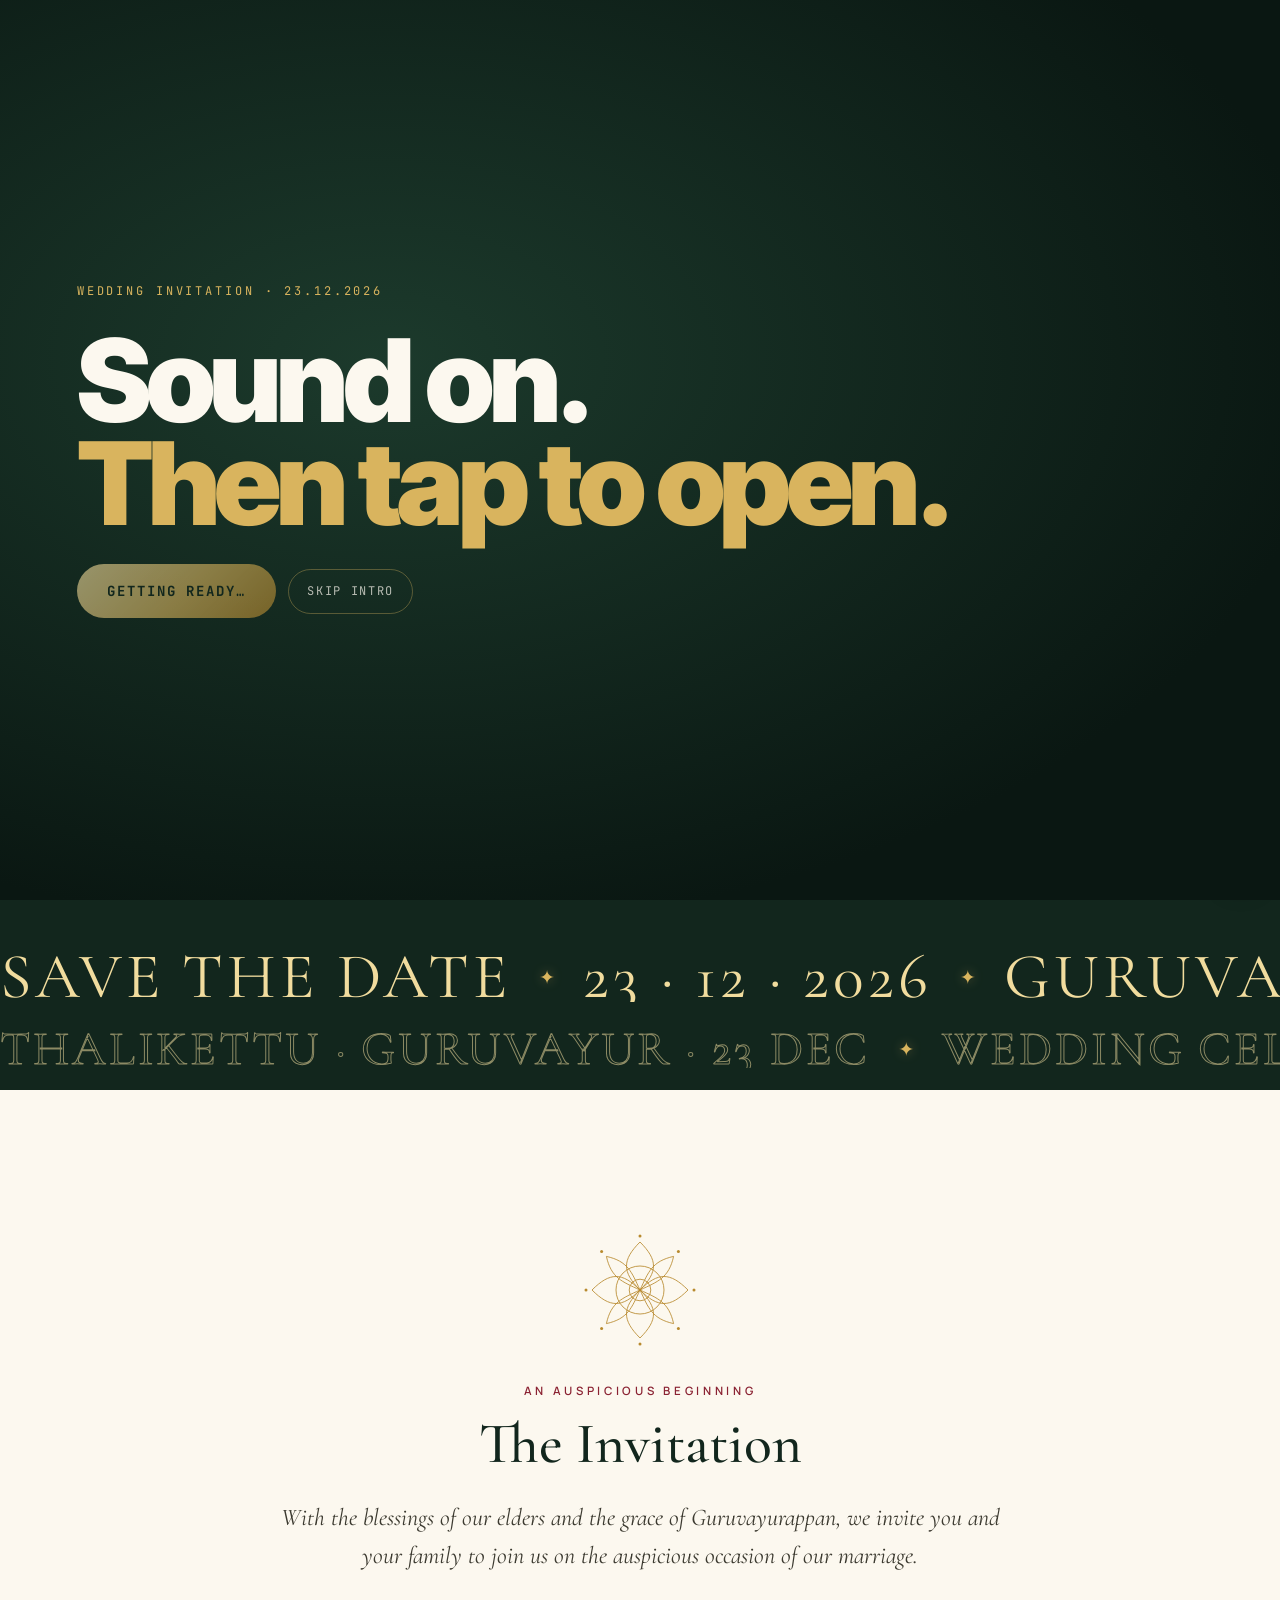
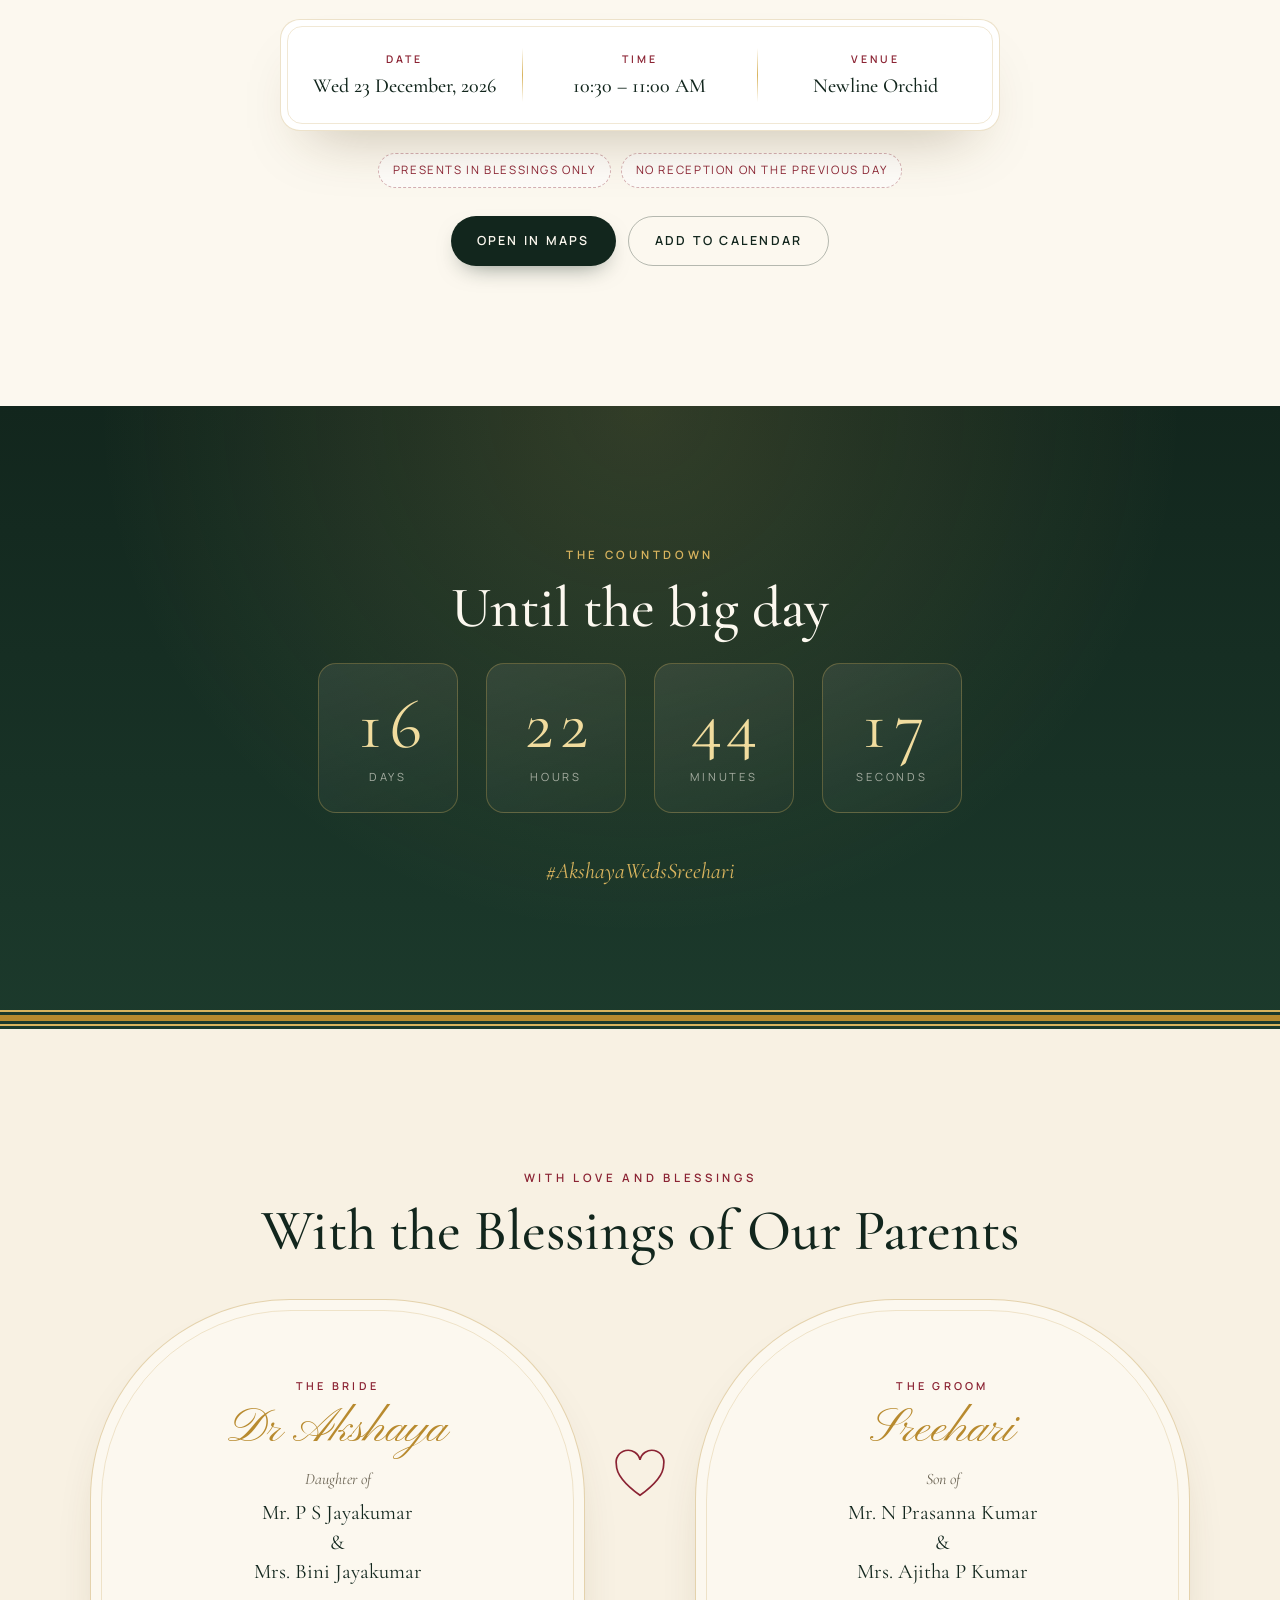
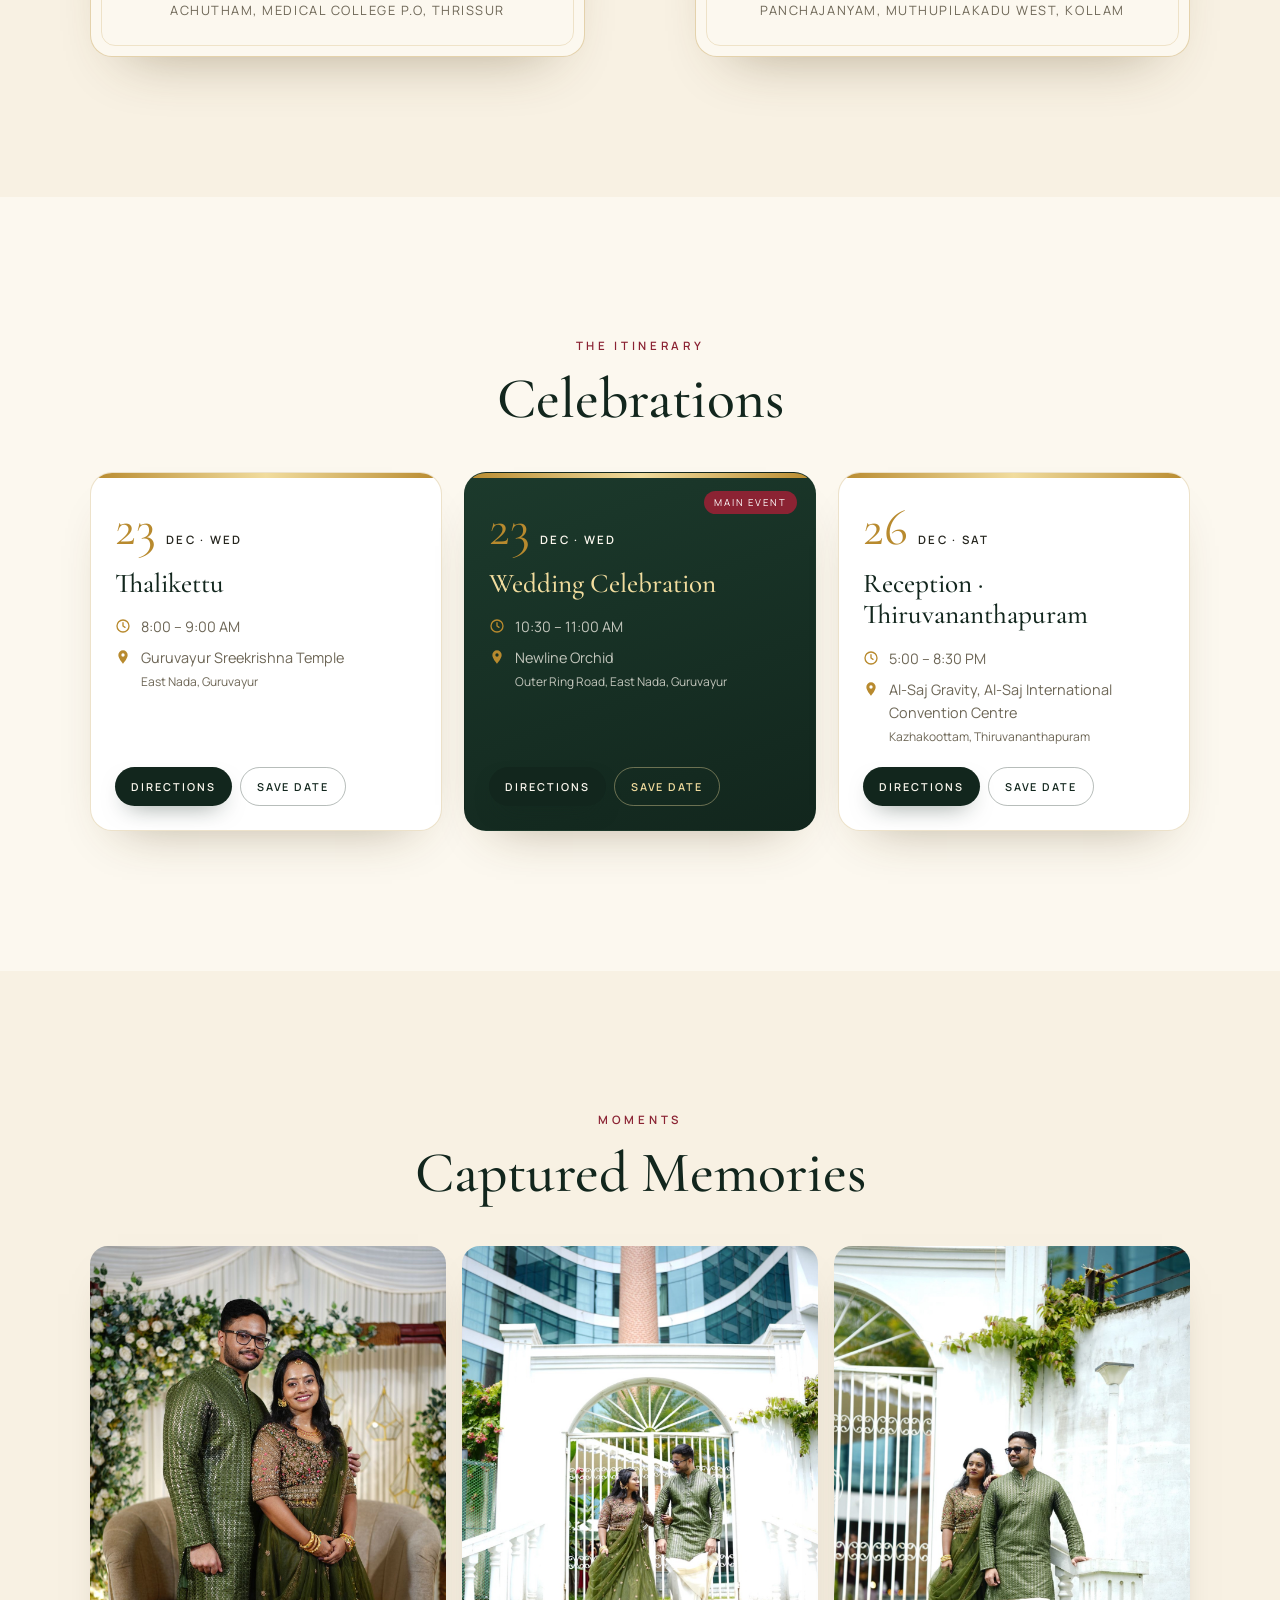
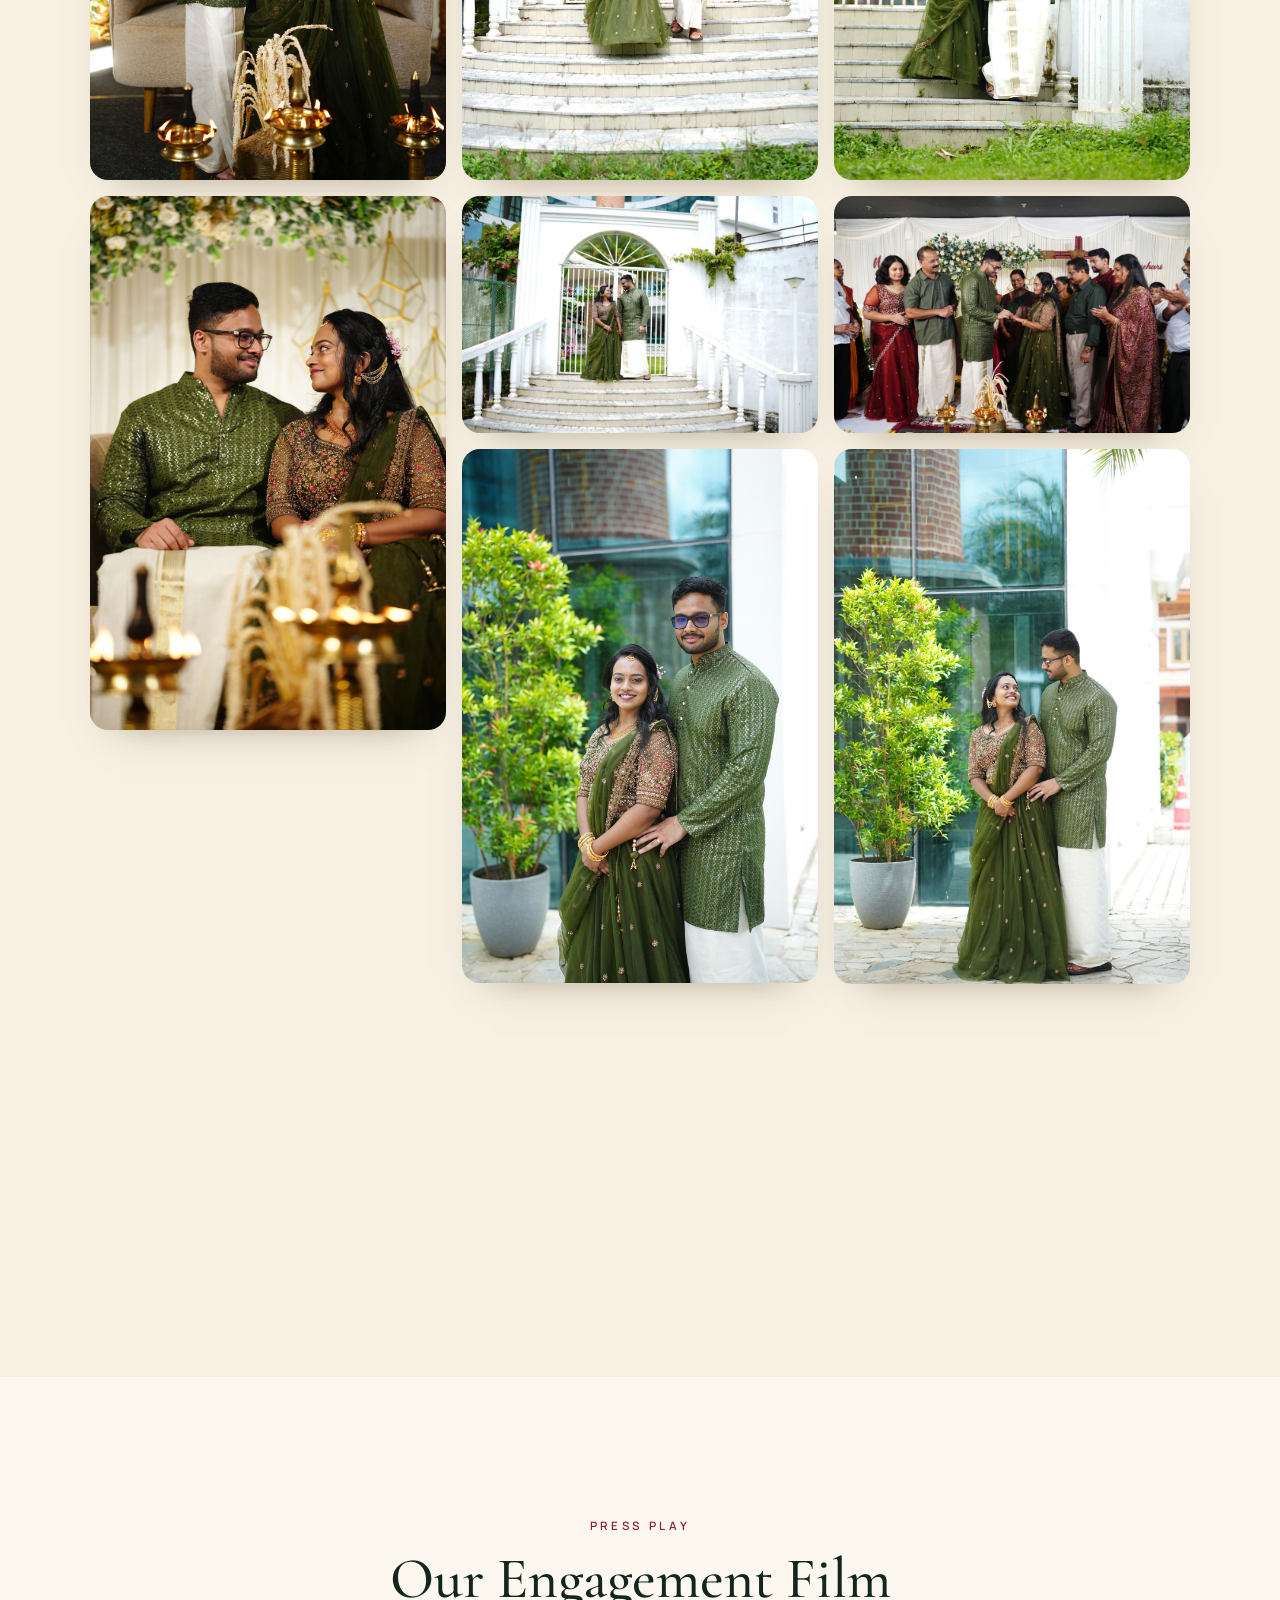
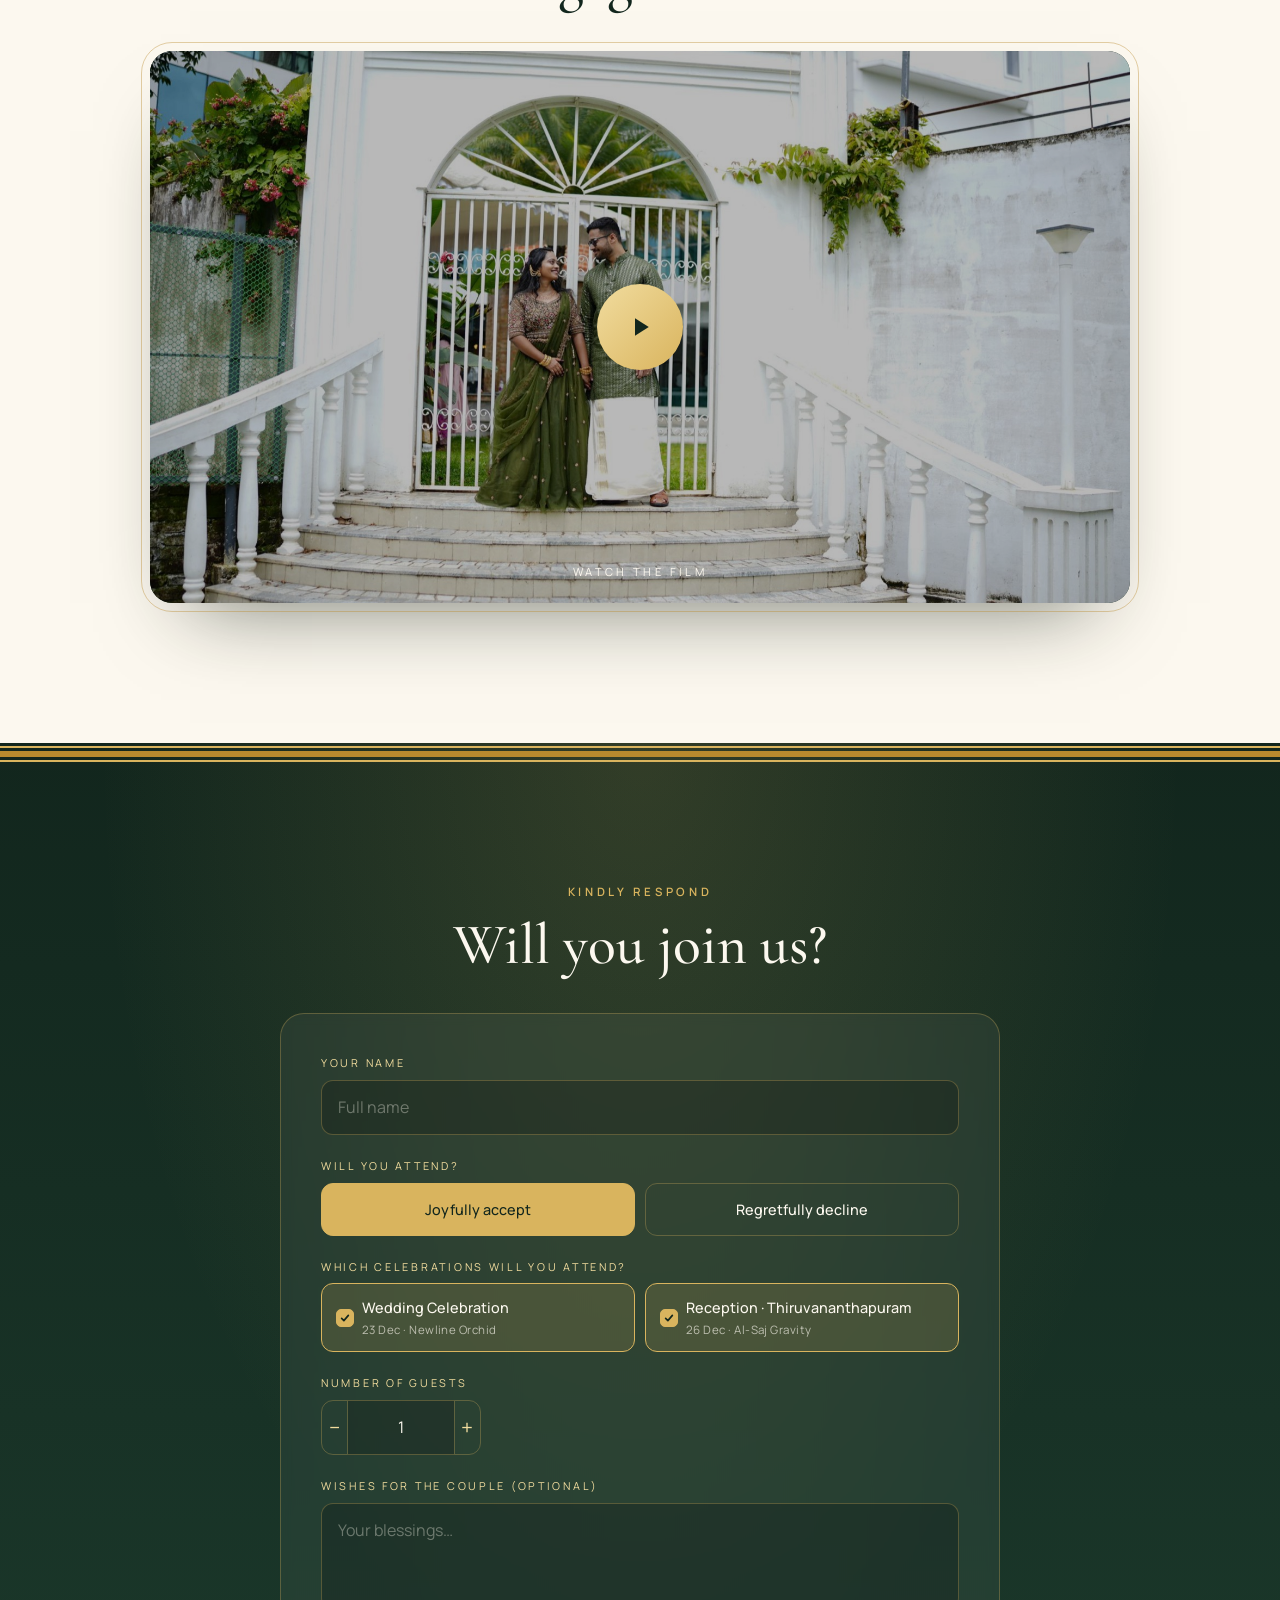
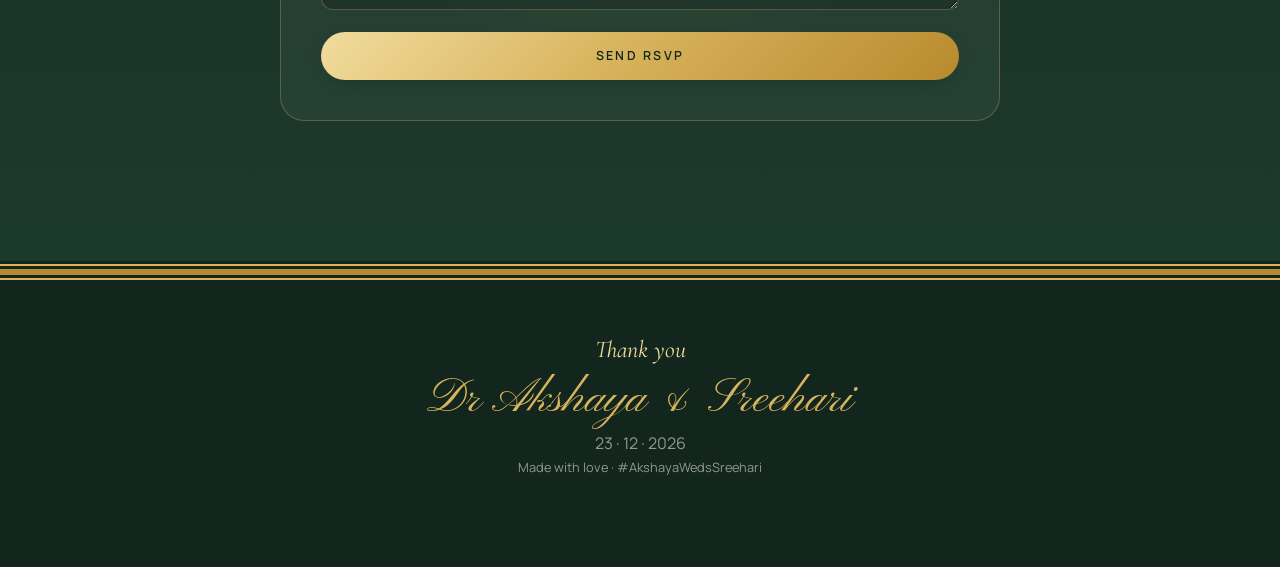
==== commit 6903cb8d: "Start the song the instant Open is tapped: pre-buffer silently, hold Open until the player is ready " ====
--- a/akshaya/index.html
+++ b/akshaya/index.html
@@ -15,7 +15,7 @@
   <link rel="preconnect" href="https://fonts.googleapis.com" />
   <link rel="preconnect" href="https://fonts.gstatic.com" crossorigin />
   <link href="https://fonts.googleapis.com/css2?family=Cormorant+Garamond:ital,wght@0,400;0,500;0,600;1,400;1,500&family=Pinyon+Script&family=Manrope:wght@400;500;600;700&family=Inter+Tight:wght@800;900&family=JetBrains+Mono:wght@400;700&display=swap" rel="stylesheet" />
-  <link rel="stylesheet" href="../styles.css?v=31" />
+  <link rel="stylesheet" href="../styles.css?v=32" />
 </head>
 <body class="locked">
   <canvas id="petals" aria-hidden="true"></canvas>
@@ -330,8 +330,8 @@
   <!-- Lightbox -->
   <div id="lightbox" hidden><button aria-label="Close">×</button><img alt="" /></div>
 
-  <script src="config.js?v=31"></script>
-  <script src="../intro.js?v=31"></script>
-  <script src="../script.js?v=31"></script>
+  <script src="config.js?v=32"></script>
+  <script src="../intro.js?v=32"></script>
+  <script src="../script.js?v=32"></script>
 </body>
 </html>
--- a/styles.css
+++ b/styles.css
@@ -733,3 +733,6 @@
   }
   #iPhoto.show { transform: translateX(-50%) rotate(var(--tilt, -3deg)); }
 }
+
+/* Open button while the music player loads */
+#gate .go.loading { opacity: .6; animation: none; cursor: progress; }
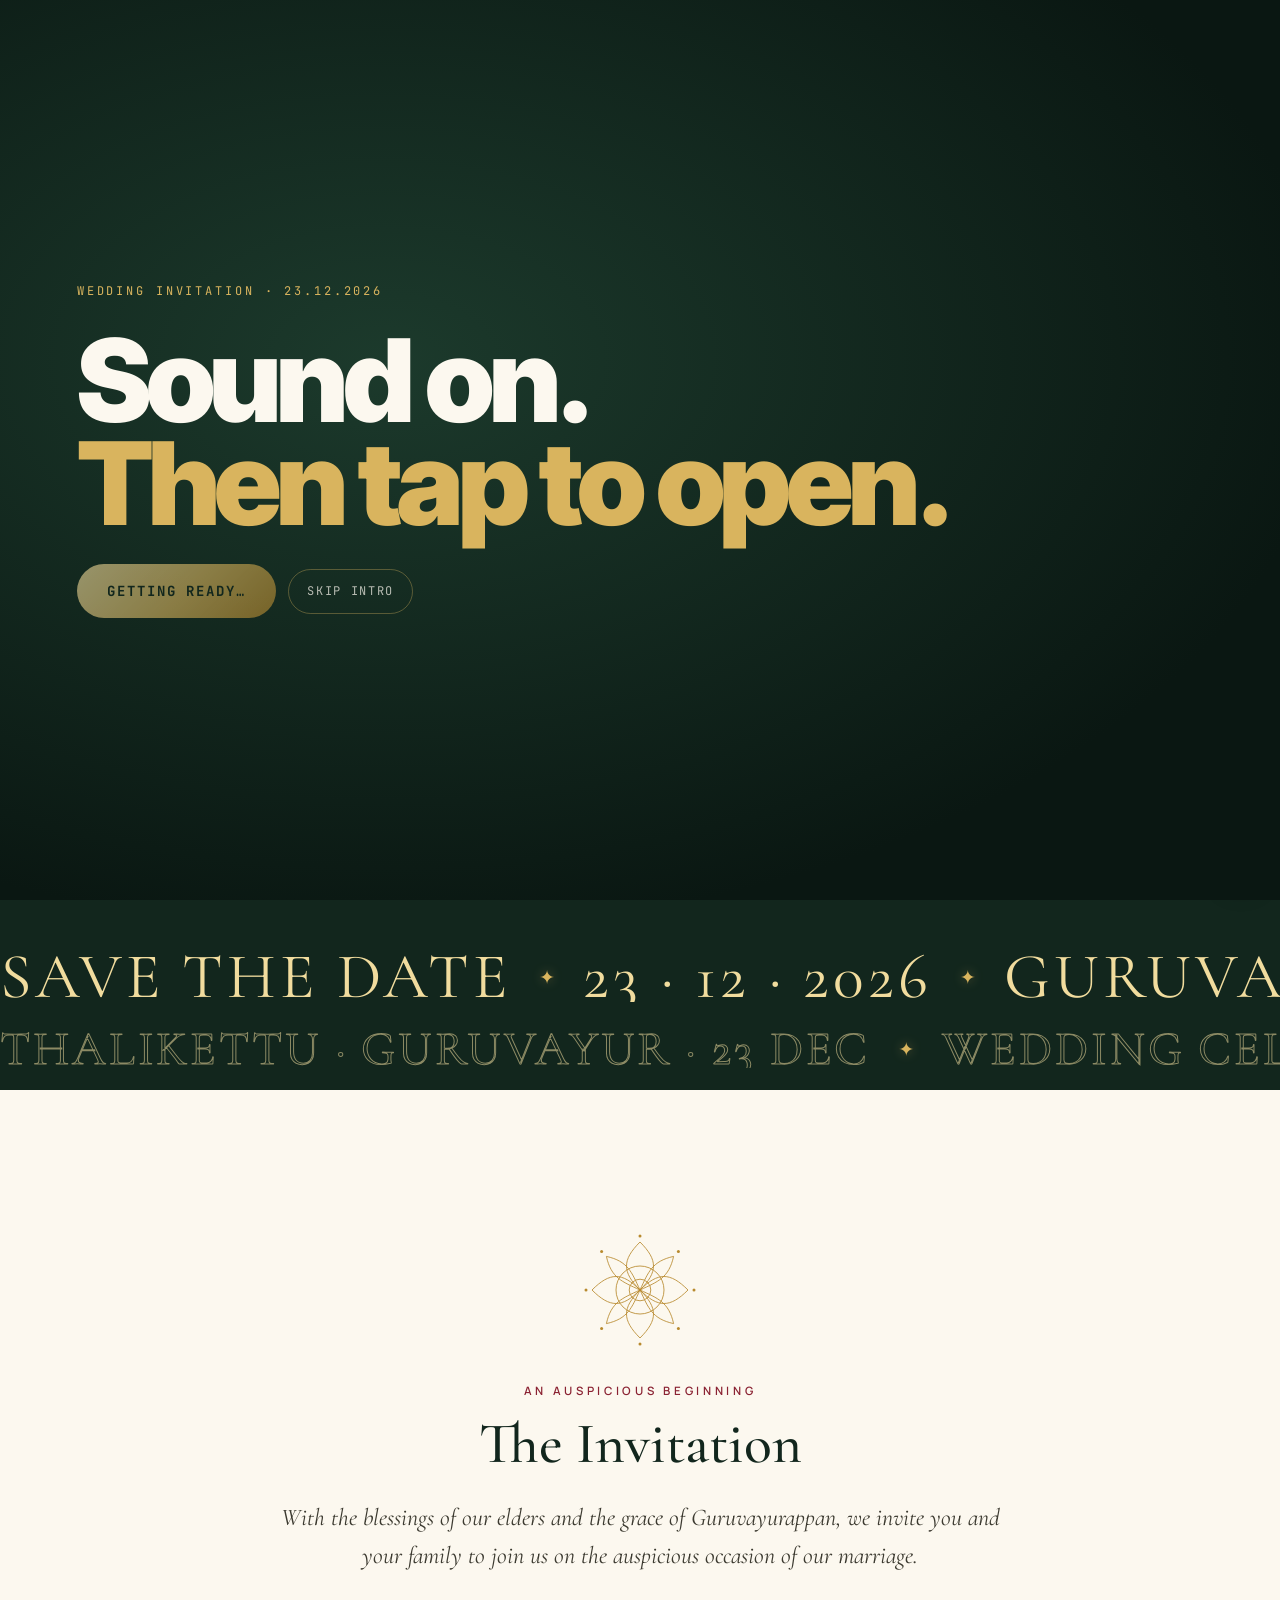
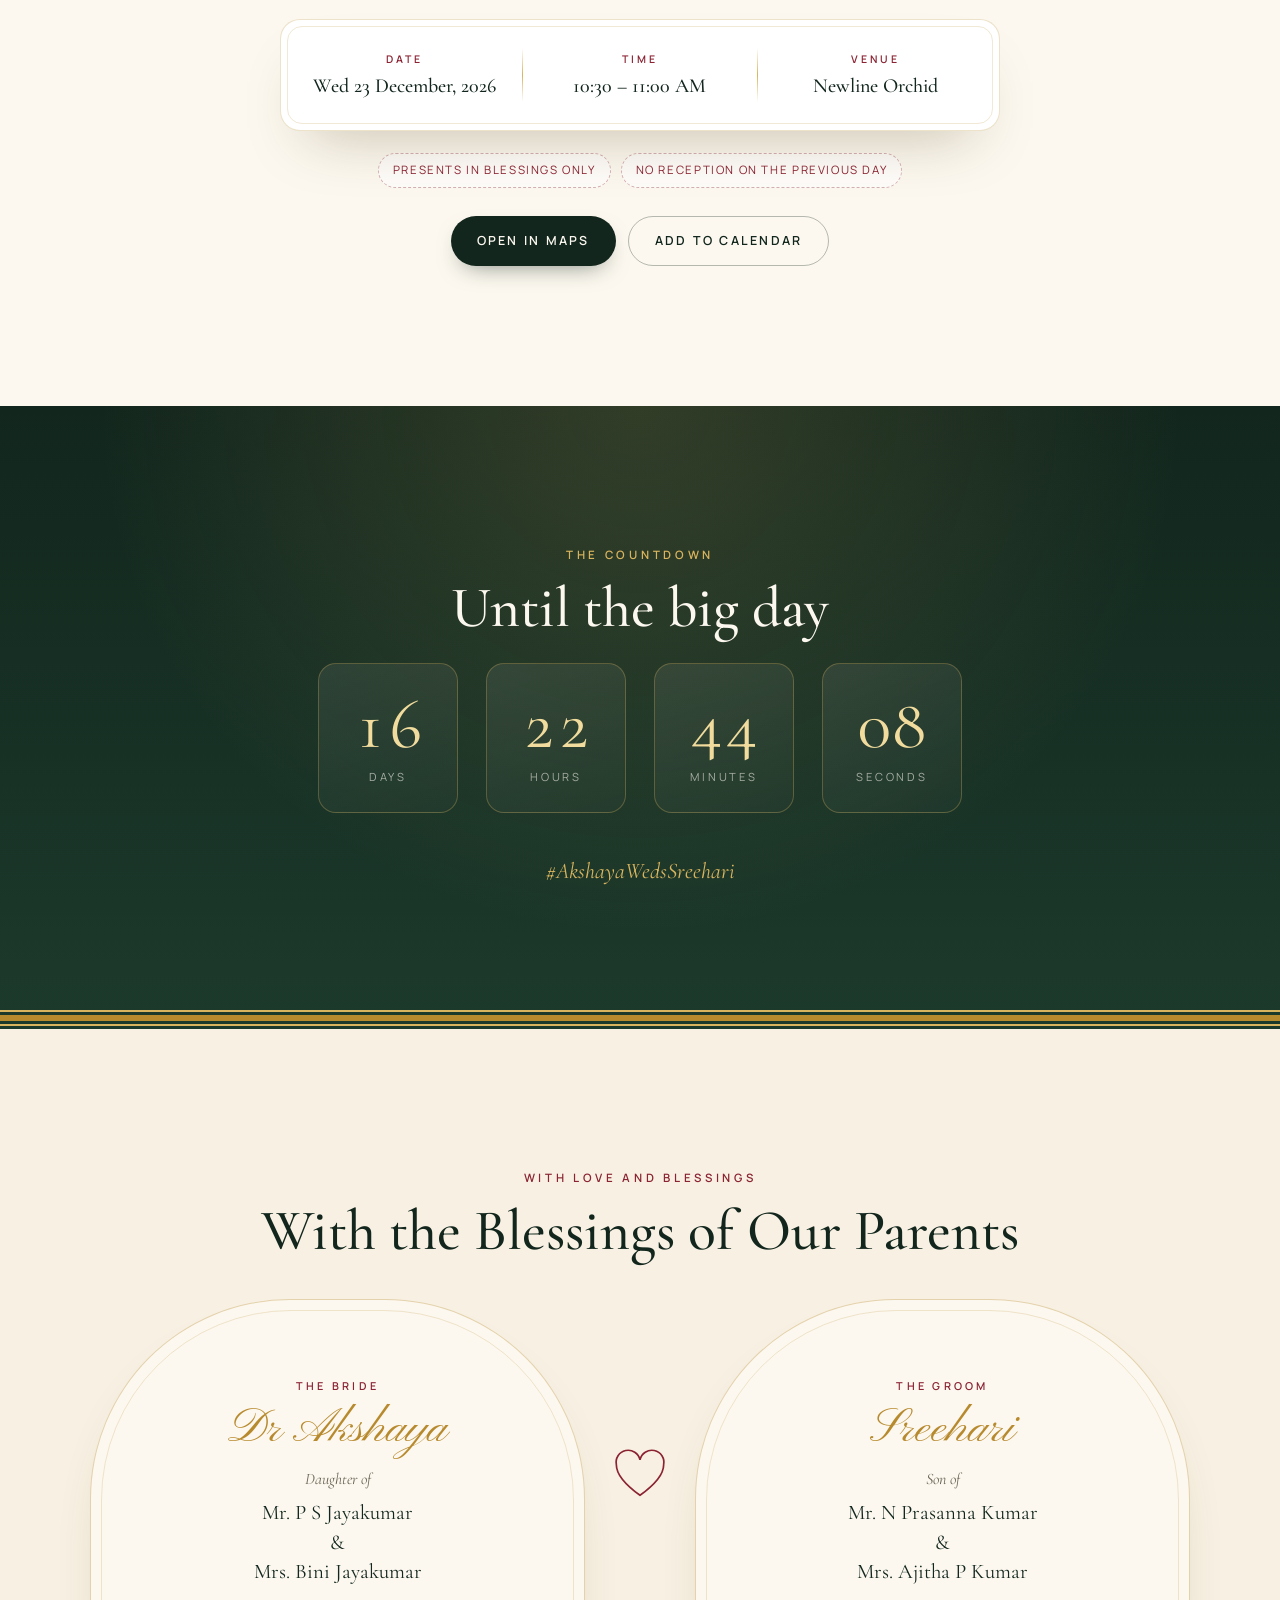
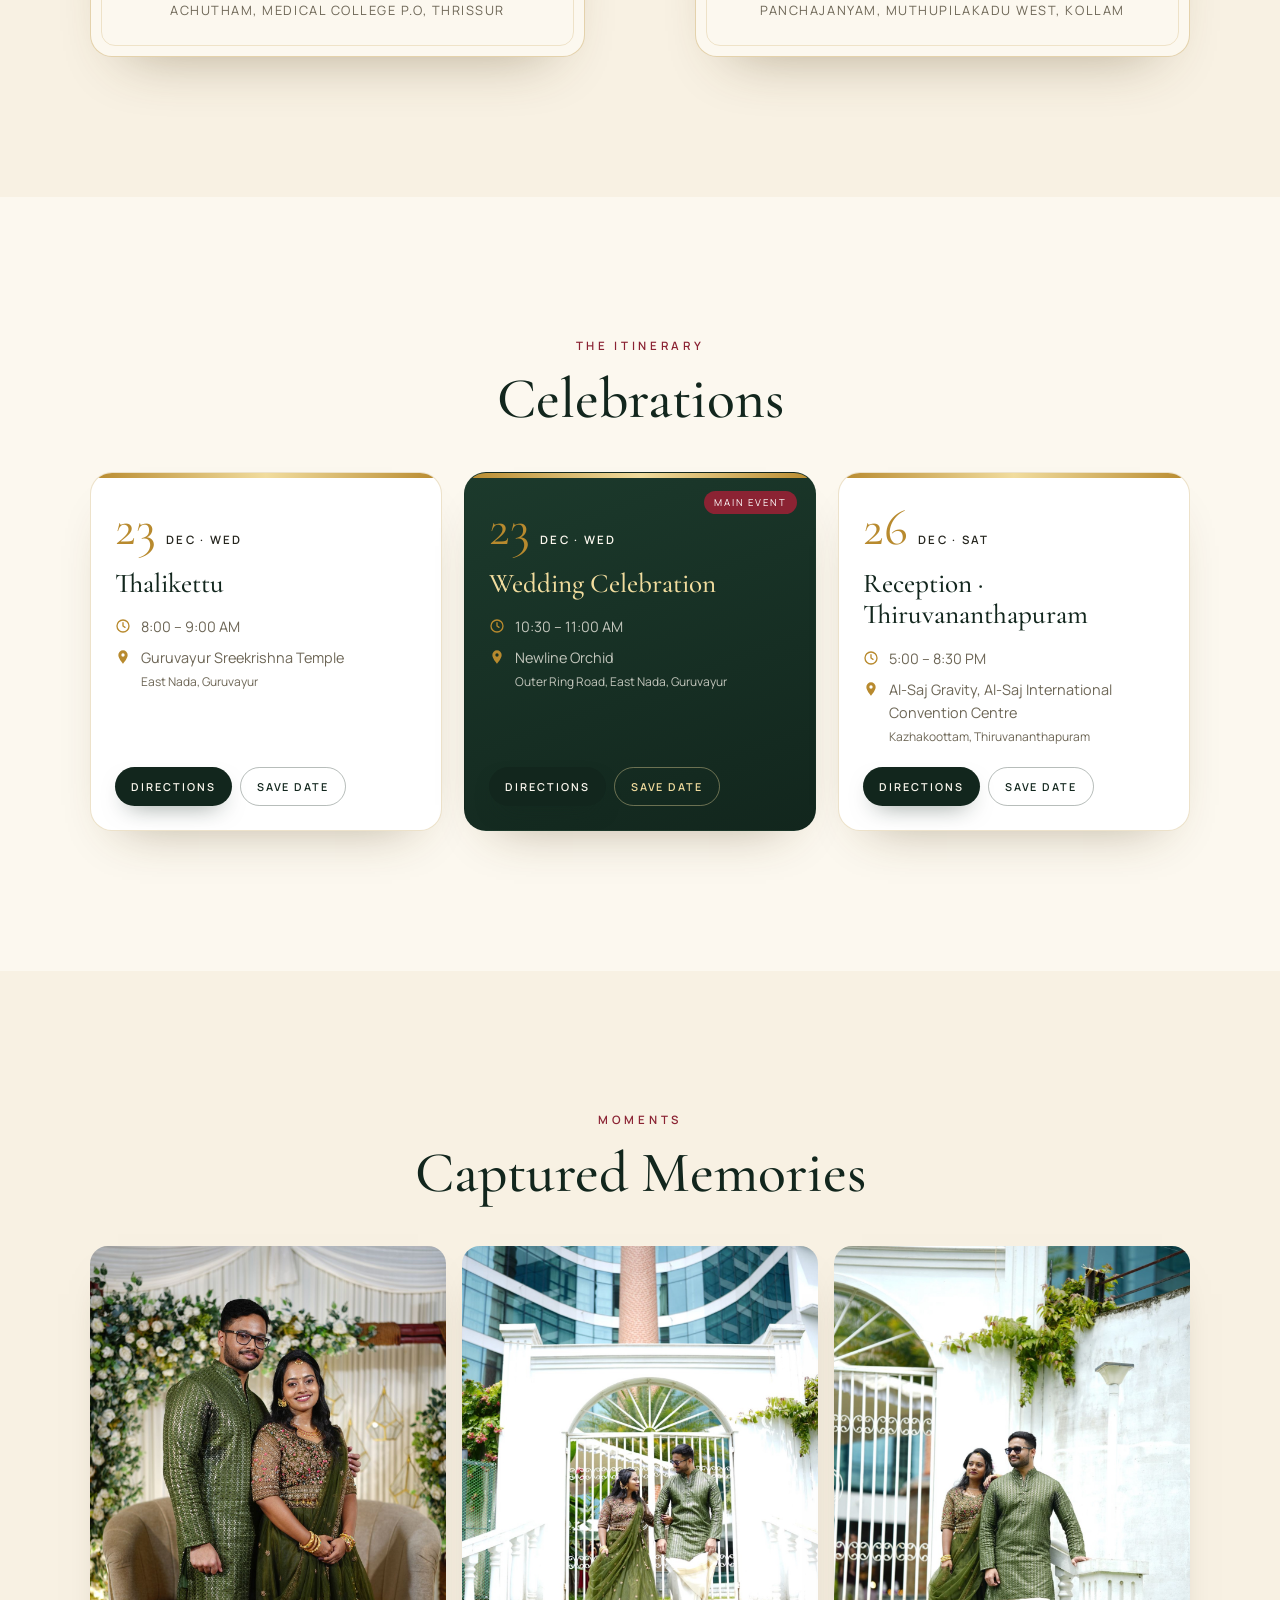
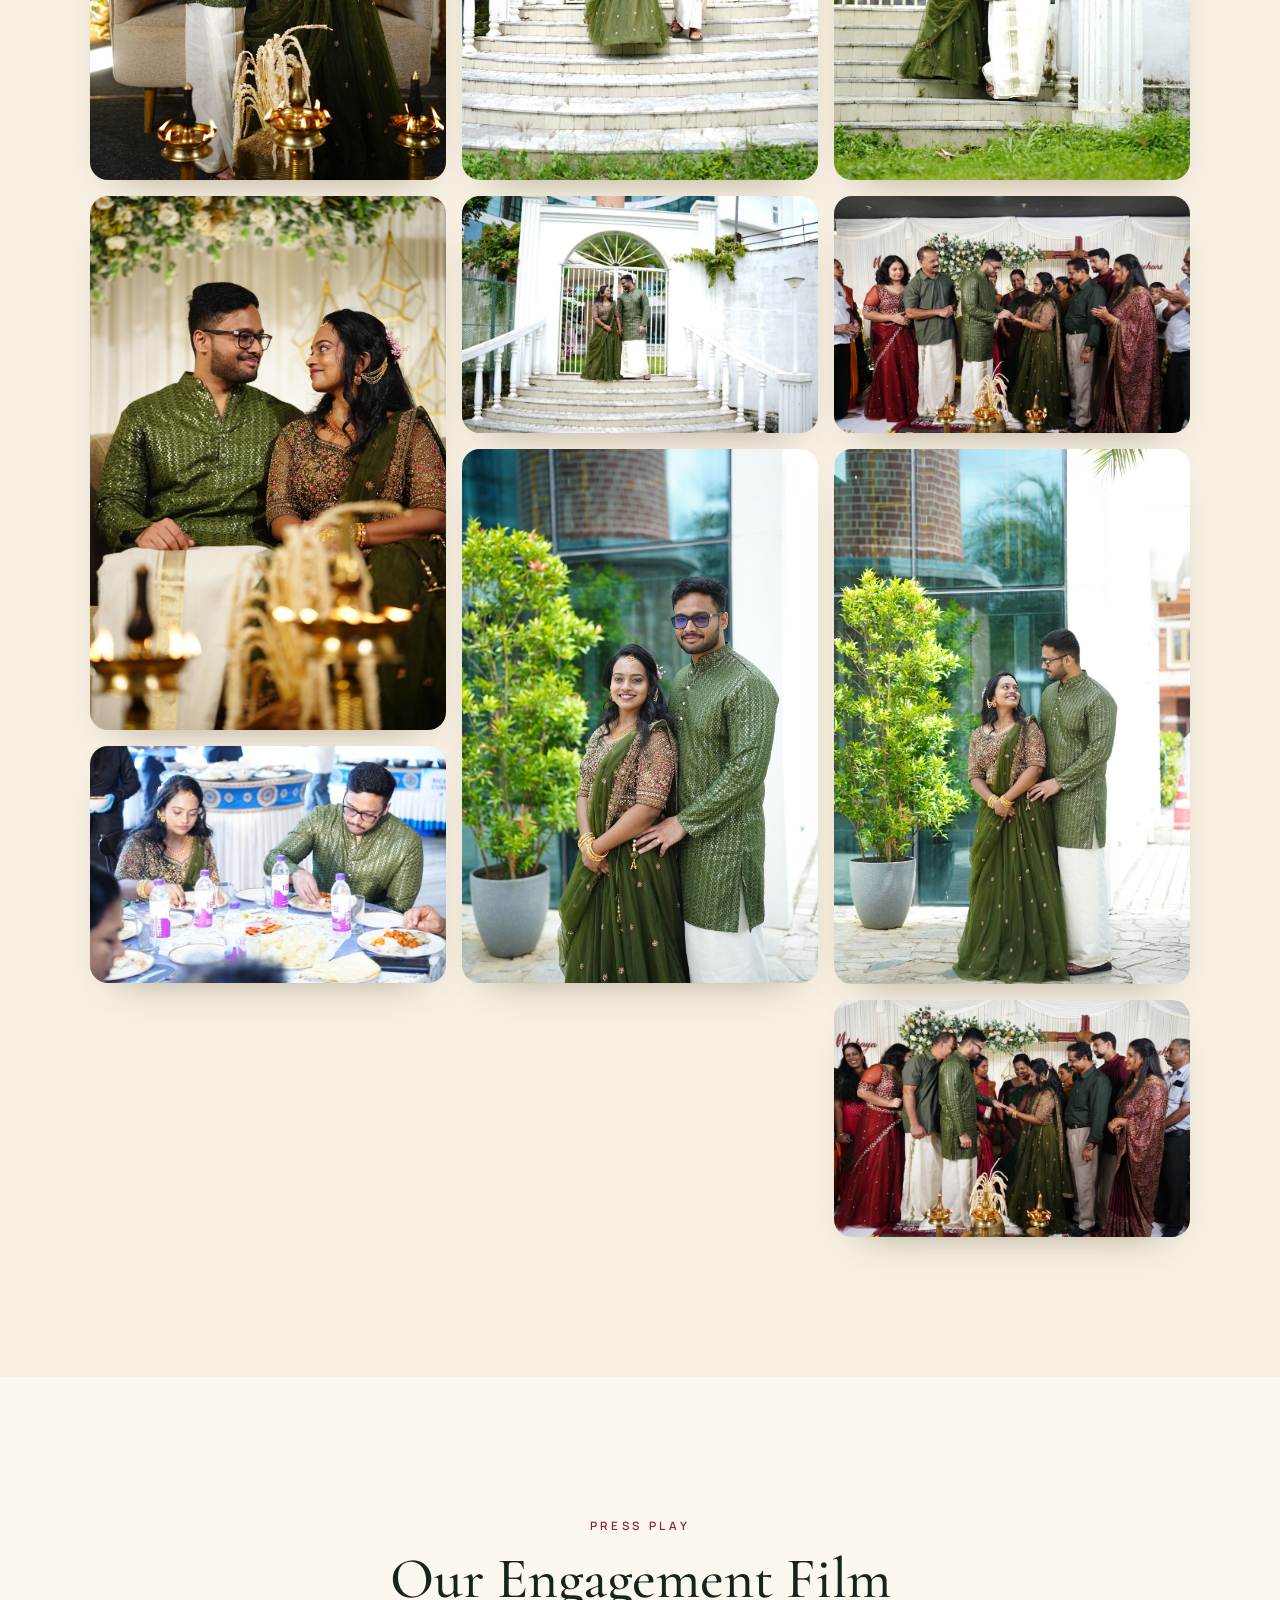
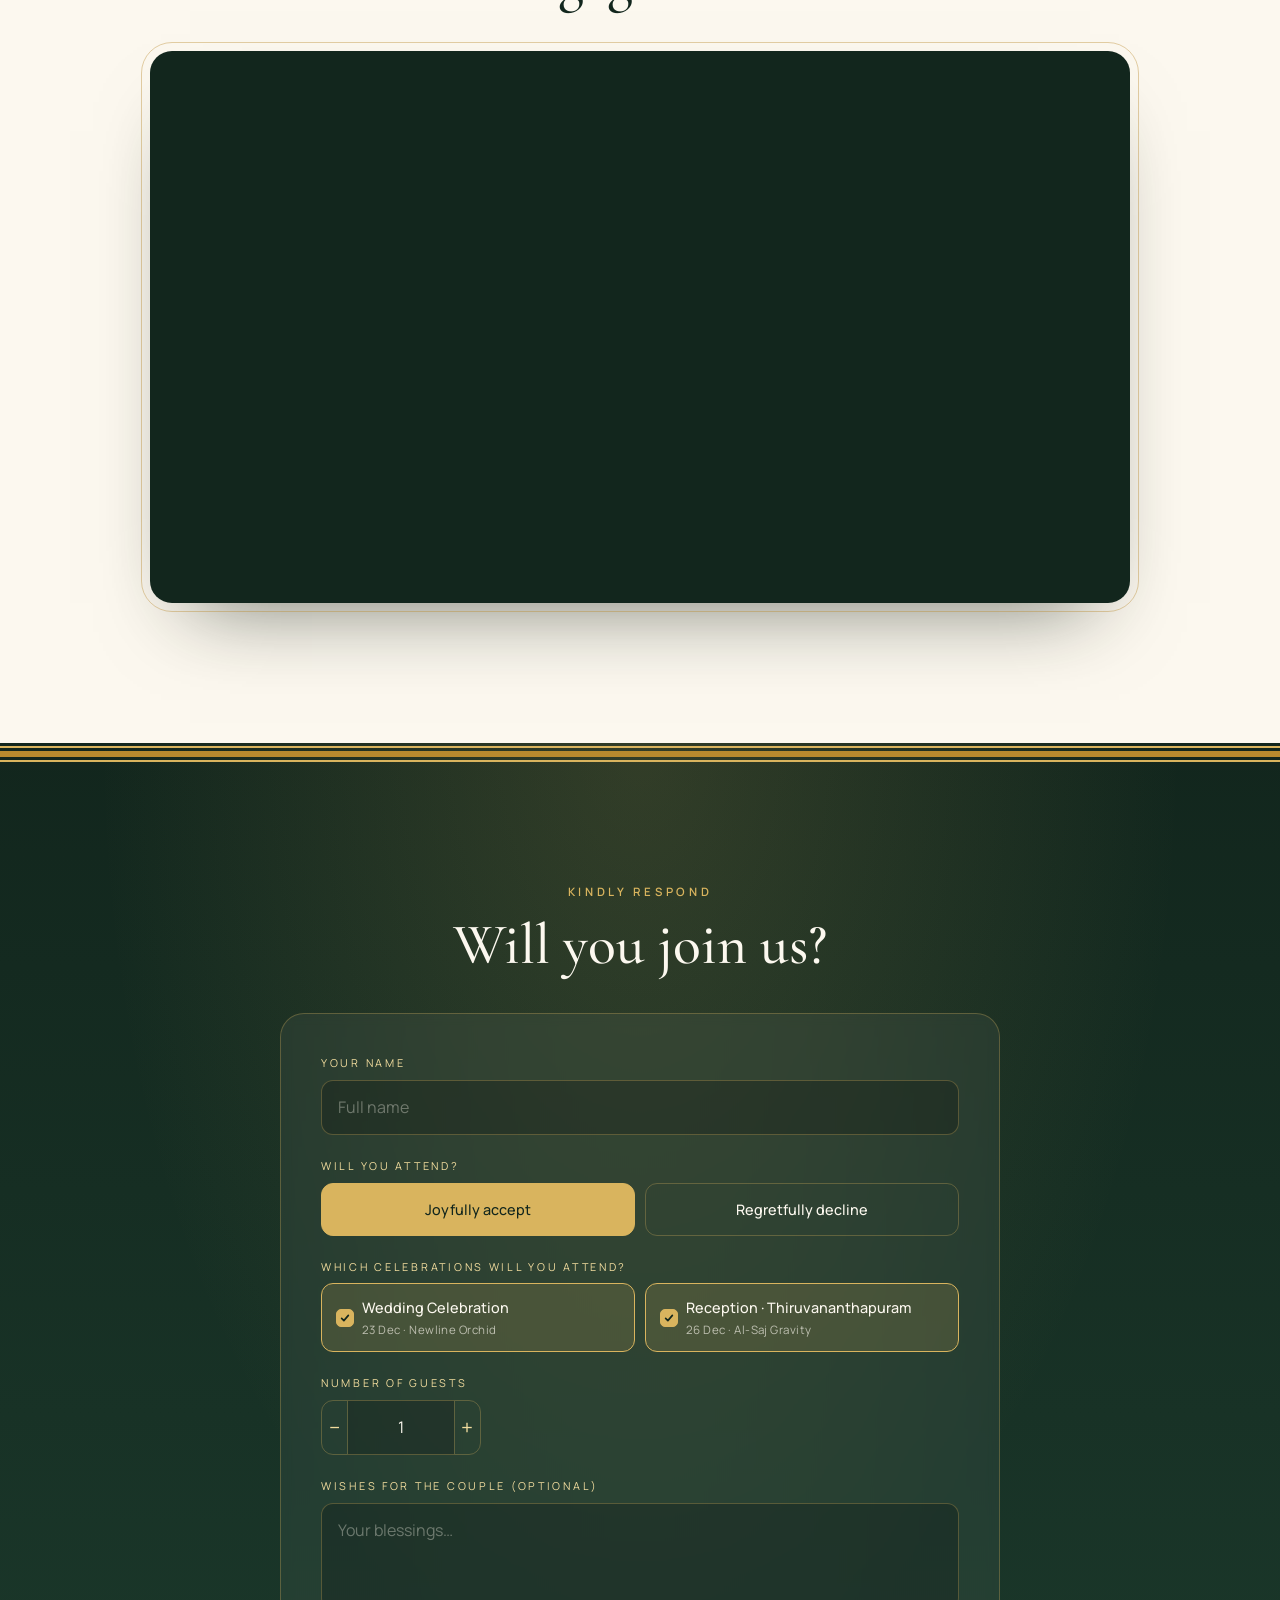
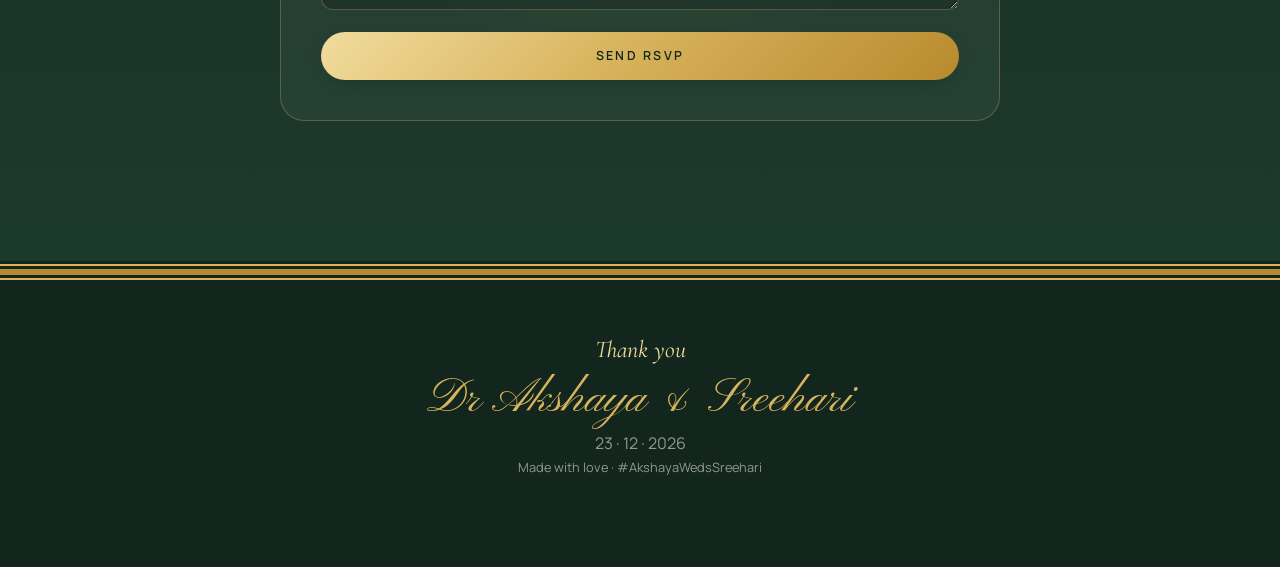
==== commit fe7ad89a: "Film: show the Drive player directly; pause the song when the film is tapped Co-Authored-By: Claude " ====
--- a/akshaya/index.html
+++ b/akshaya/index.html
@@ -15,7 +15,7 @@
   <link rel="preconnect" href="https://fonts.googleapis.com" />
   <link rel="preconnect" href="https://fonts.gstatic.com" crossorigin />
   <link href="https://fonts.googleapis.com/css2?family=Cormorant+Garamond:ital,wght@0,400;0,500;0,600;1,400;1,500&family=Pinyon+Script&family=Manrope:wght@400;500;600;700&family=Inter+Tight:wght@800;900&family=JetBrains+Mono:wght@400;700&display=swap" rel="stylesheet" />
-  <link rel="stylesheet" href="../styles.css?v=32" />
+  <link rel="stylesheet" href="../styles.css?v=34" />
 </head>
 <body class="locked">
   <canvas id="petals" aria-hidden="true"></canvas>
@@ -266,13 +266,7 @@
           <p class="eyebrow reveal">Press play</p>
           <h3 class="section-title reveal" id="filmTitle">Our Engagement Film</h3>
         </div>
-        <div class="film reveal" id="film-frame">
-          <button class="film-poster" id="filmPlay" aria-label="Play the engagement film">
-            <img id="filmPoster" alt="" loading="lazy" />
-            <span class="film-play"><svg viewBox="0 0 24 24" width="30" height="30"><path fill="currentColor" d="M8 5v14l11-7z"/></svg></span>
-            <span class="film-cap">Watch the film</span>
-          </button>
-        </div>
+        <div class="film reveal" id="film-frame"></div>
       </div>
     </section>
 
@@ -330,8 +324,8 @@
   <!-- Lightbox -->
   <div id="lightbox" hidden><button aria-label="Close">×</button><img alt="" /></div>
 
-  <script src="config.js?v=32"></script>
-  <script src="../intro.js?v=32"></script>
-  <script src="../script.js?v=32"></script>
+  <script src="config.js?v=34"></script>
+  <script src="../intro.js?v=34"></script>
+  <script src="../script.js?v=34"></script>
 </body>
 </html>
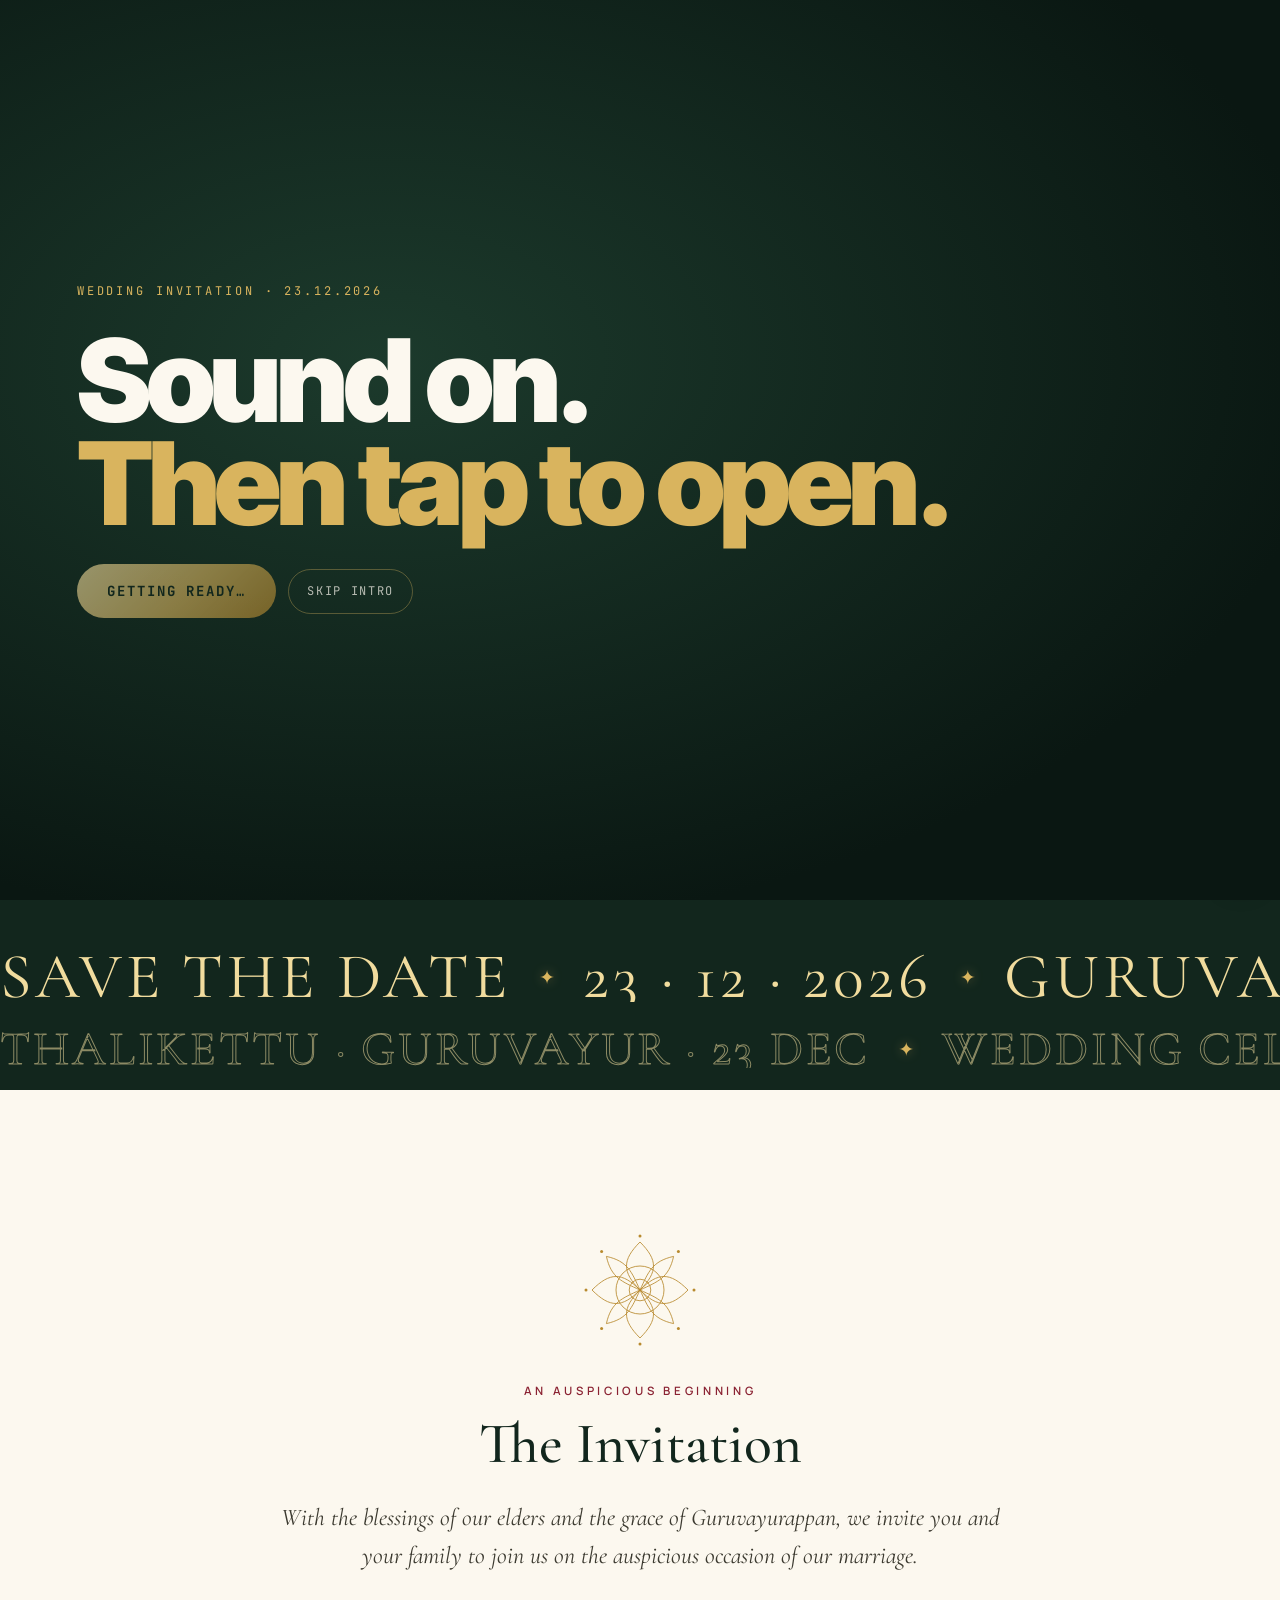
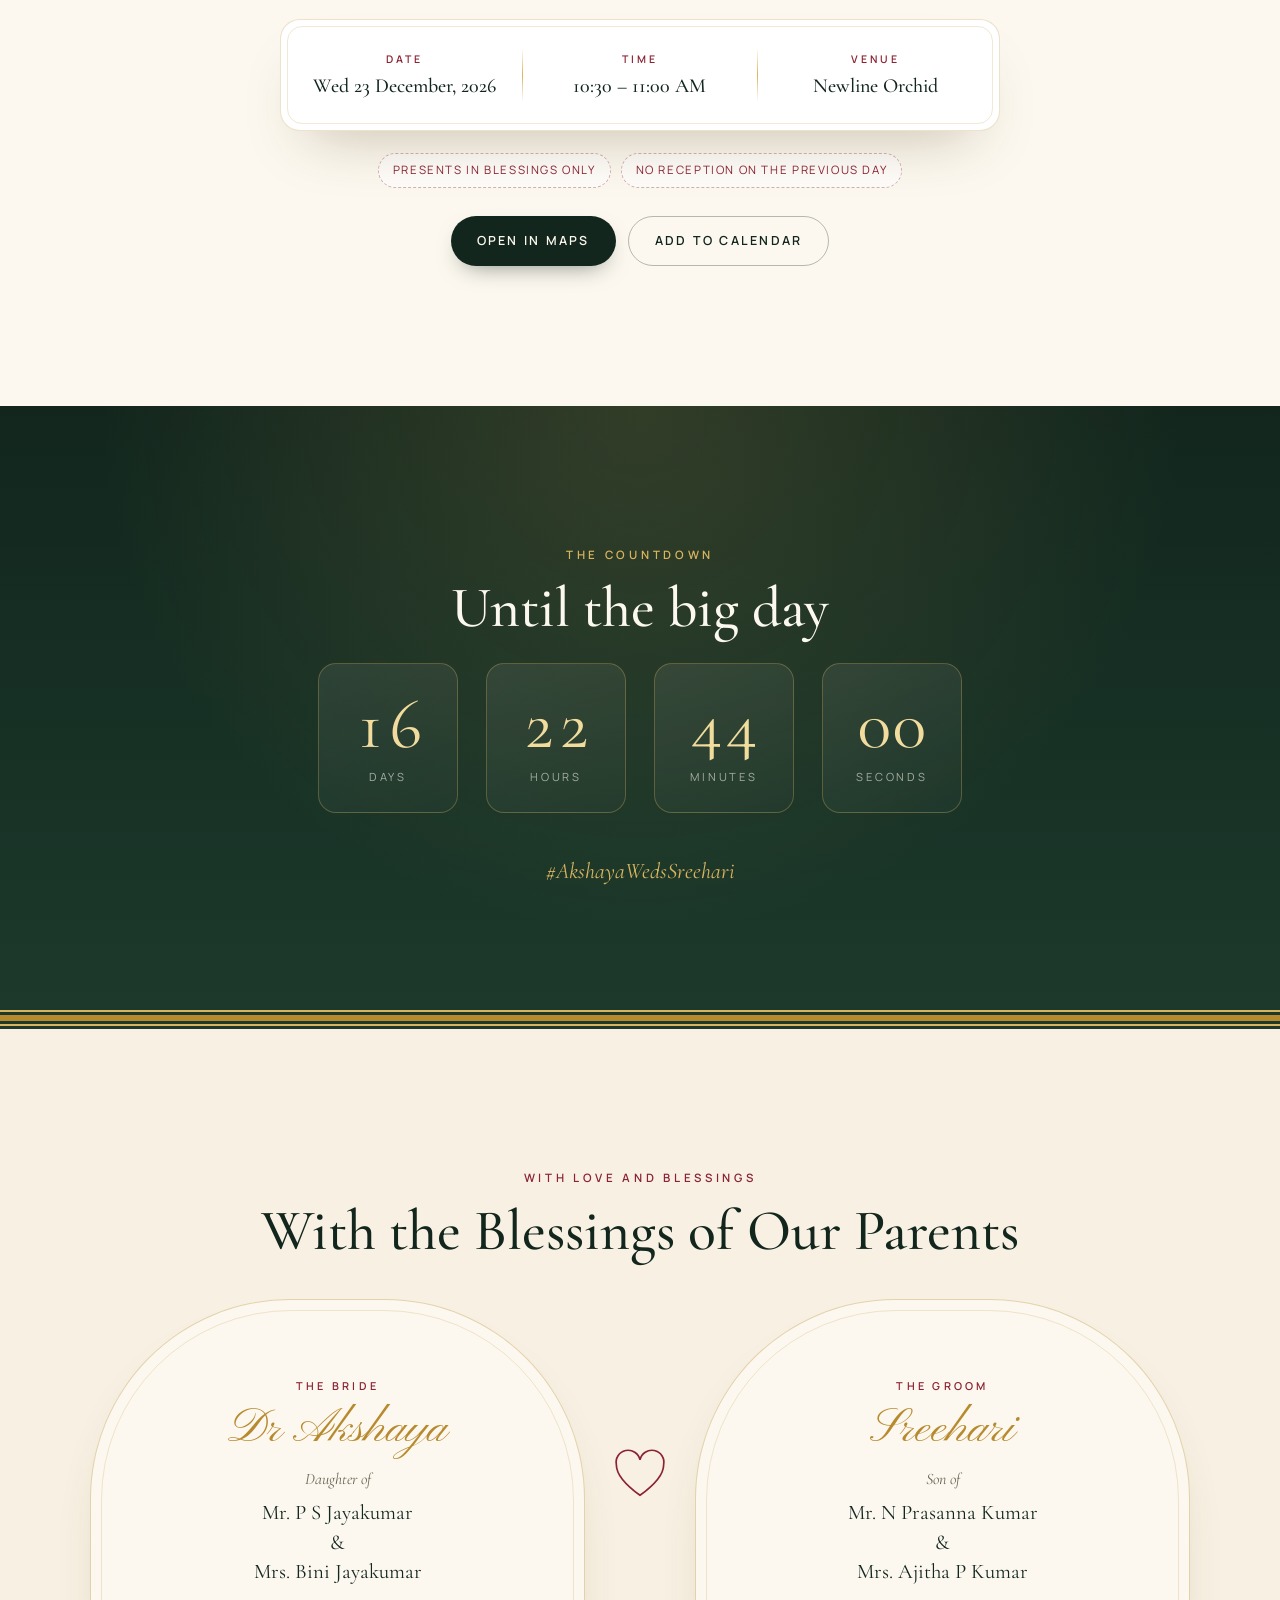
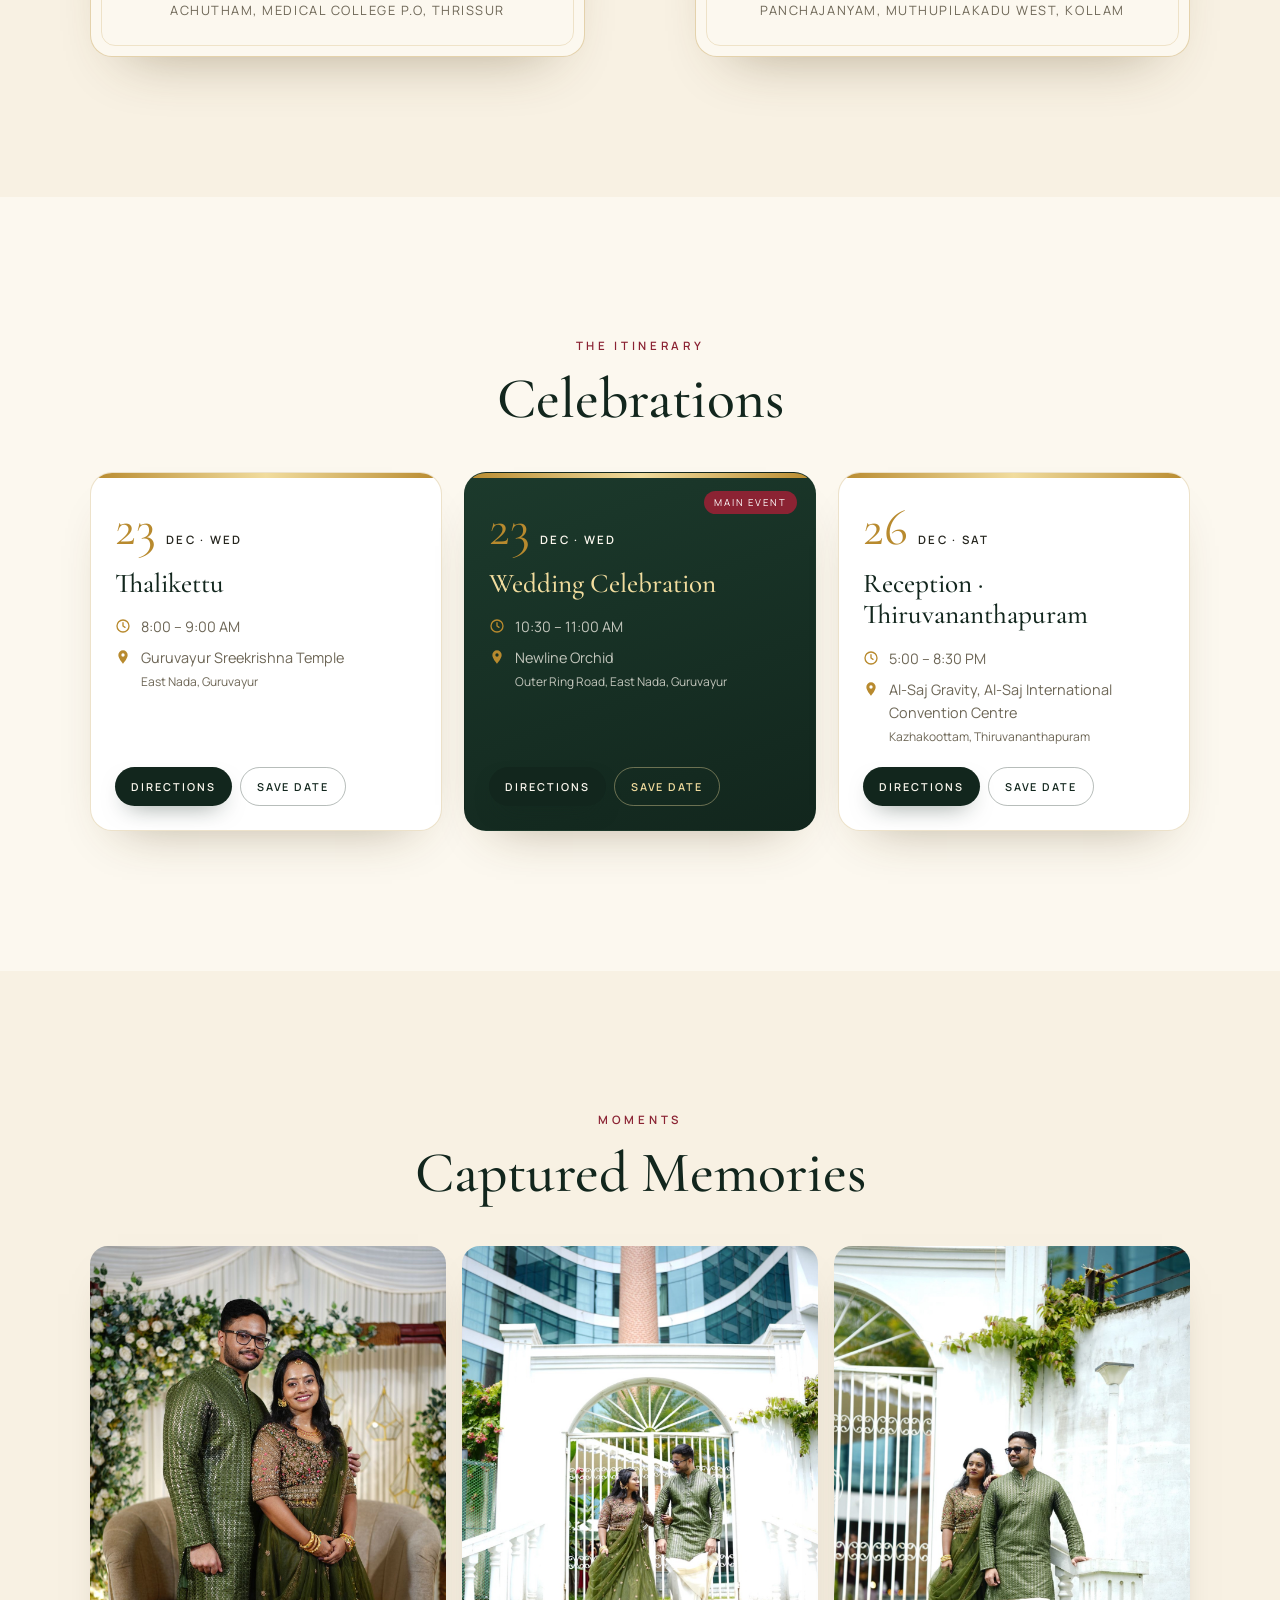
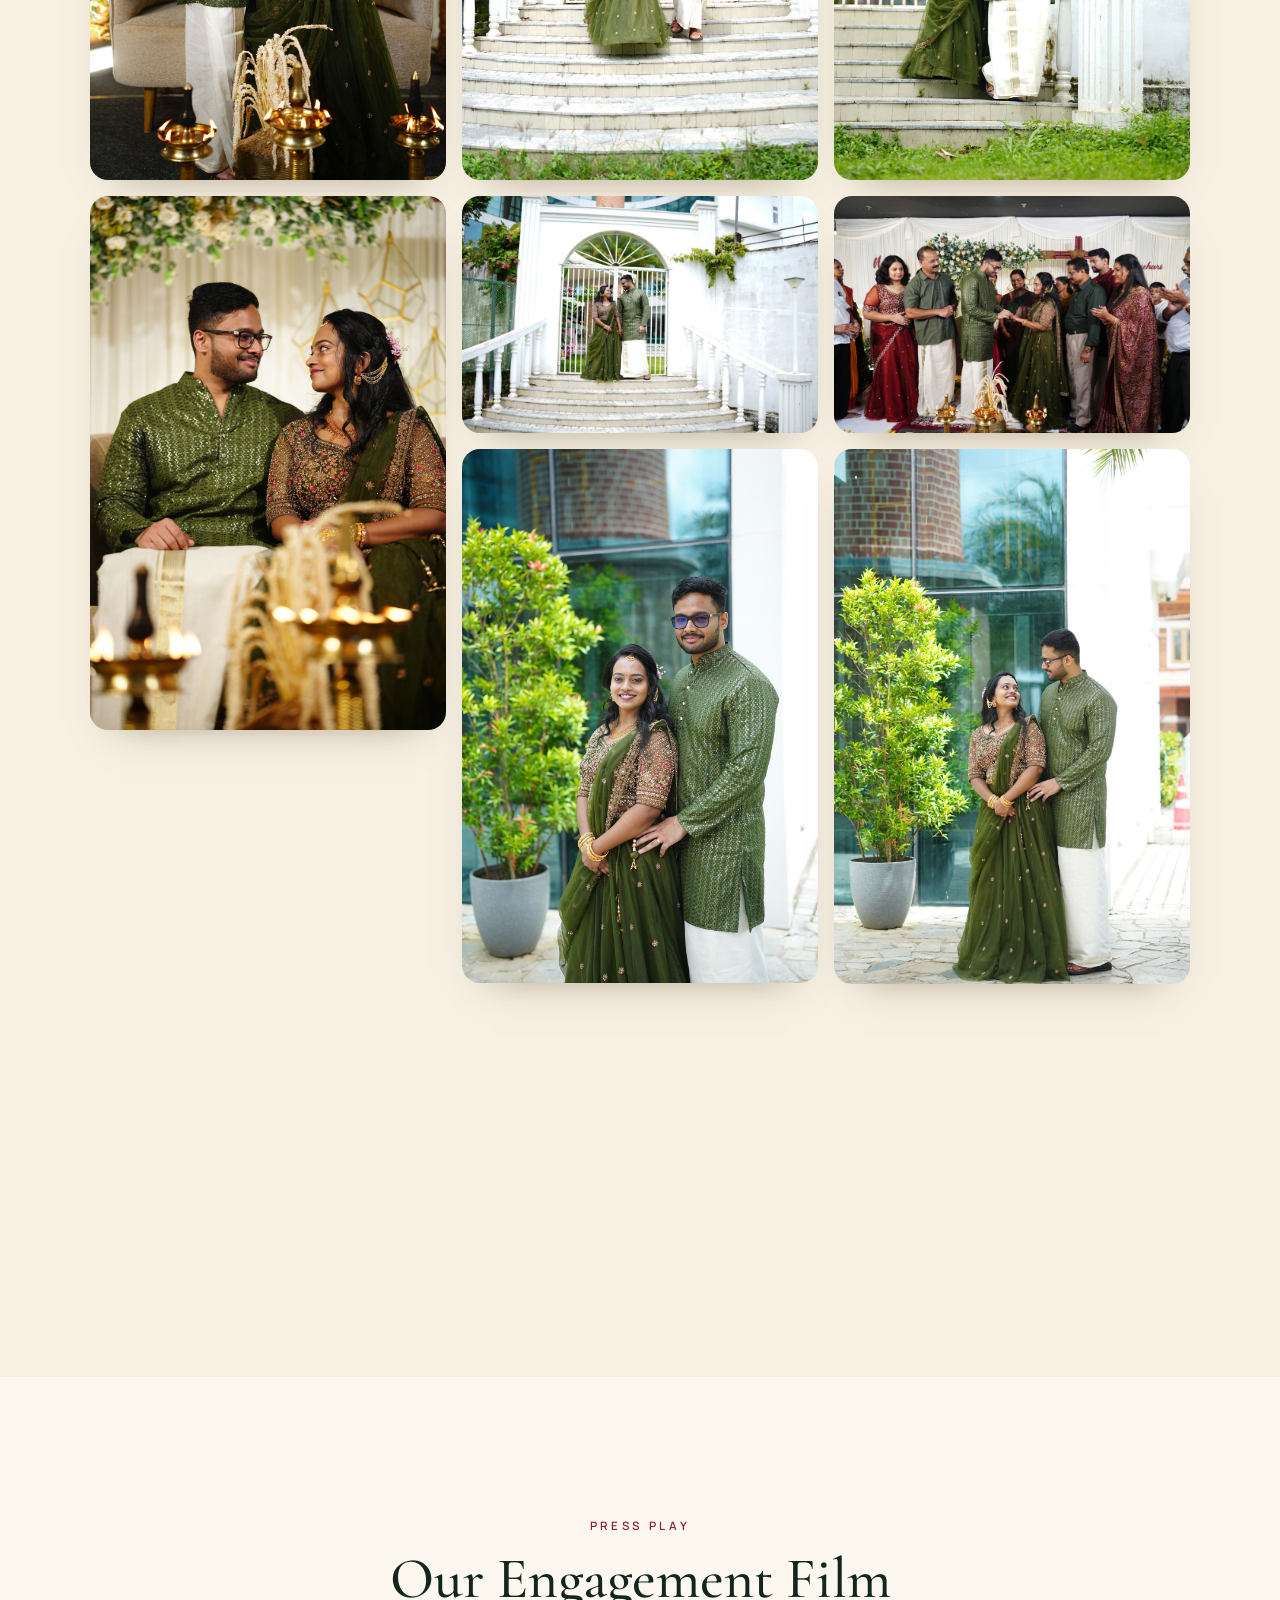
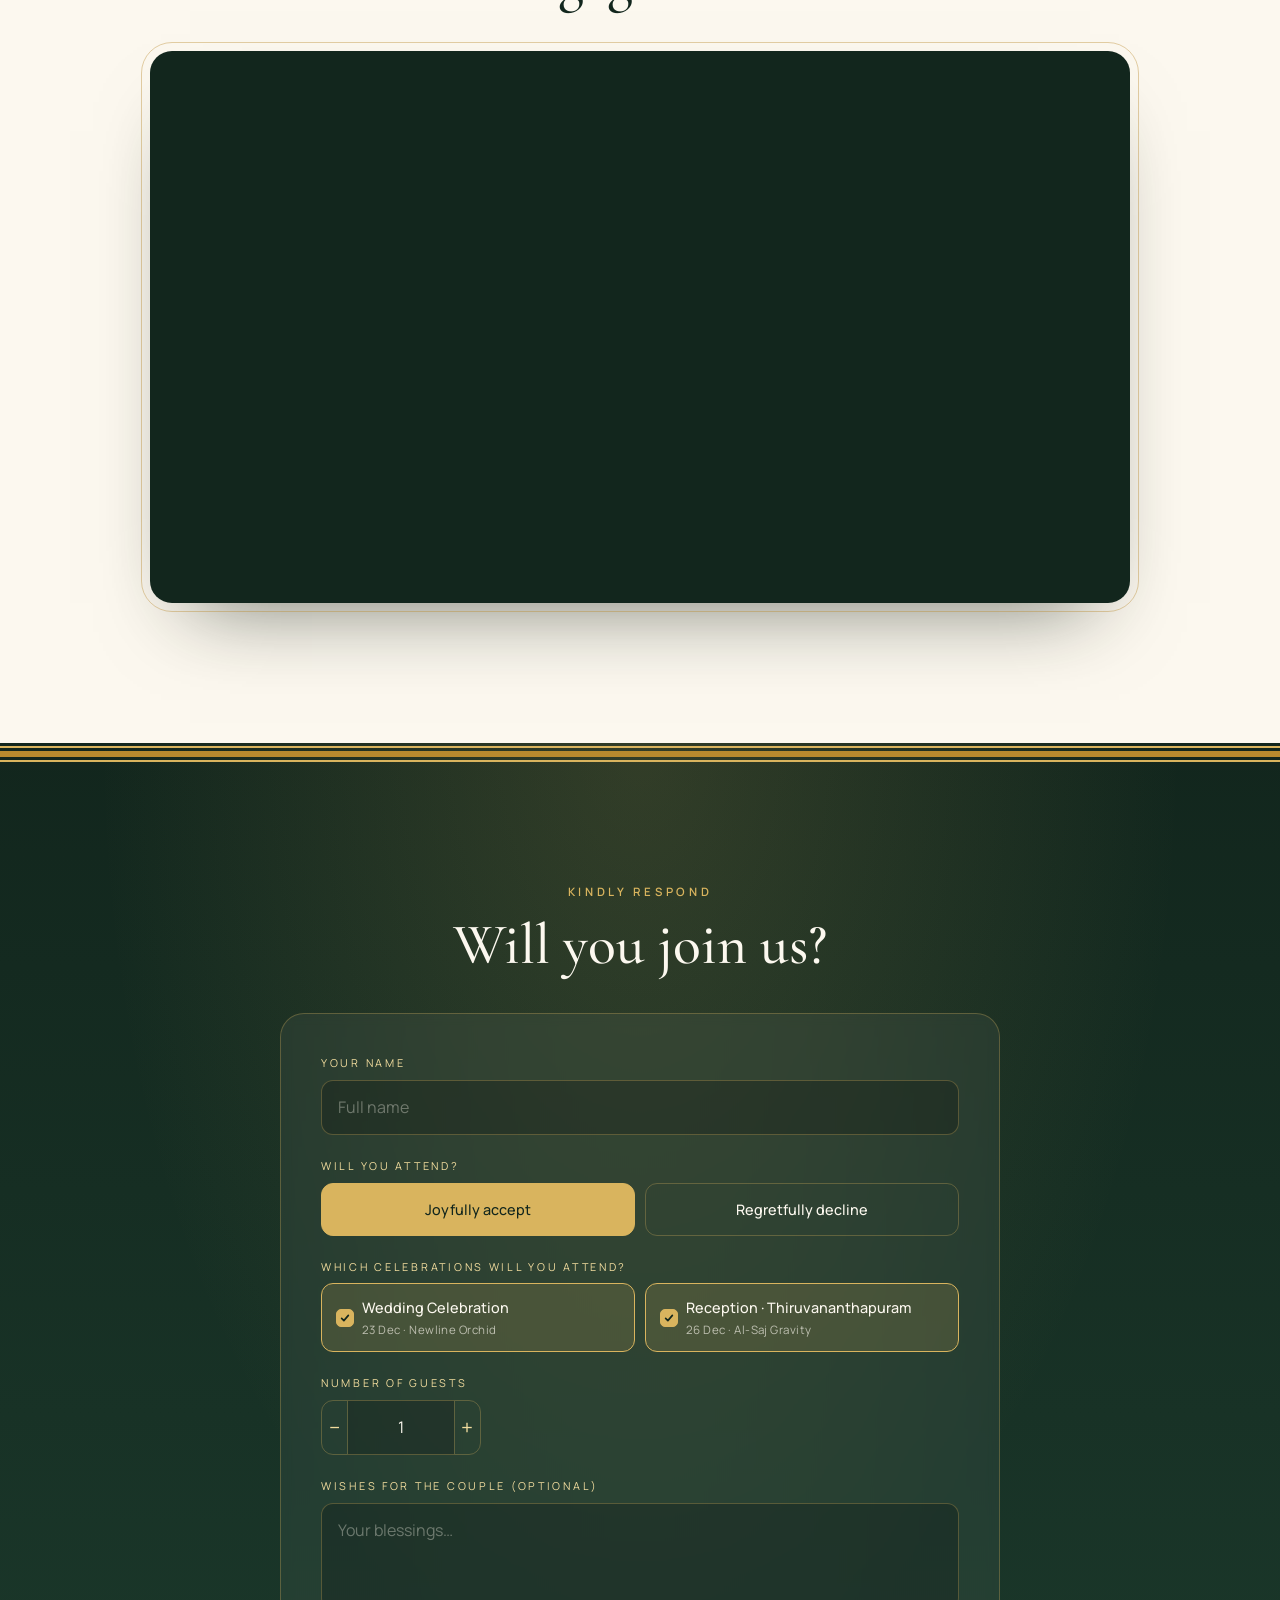
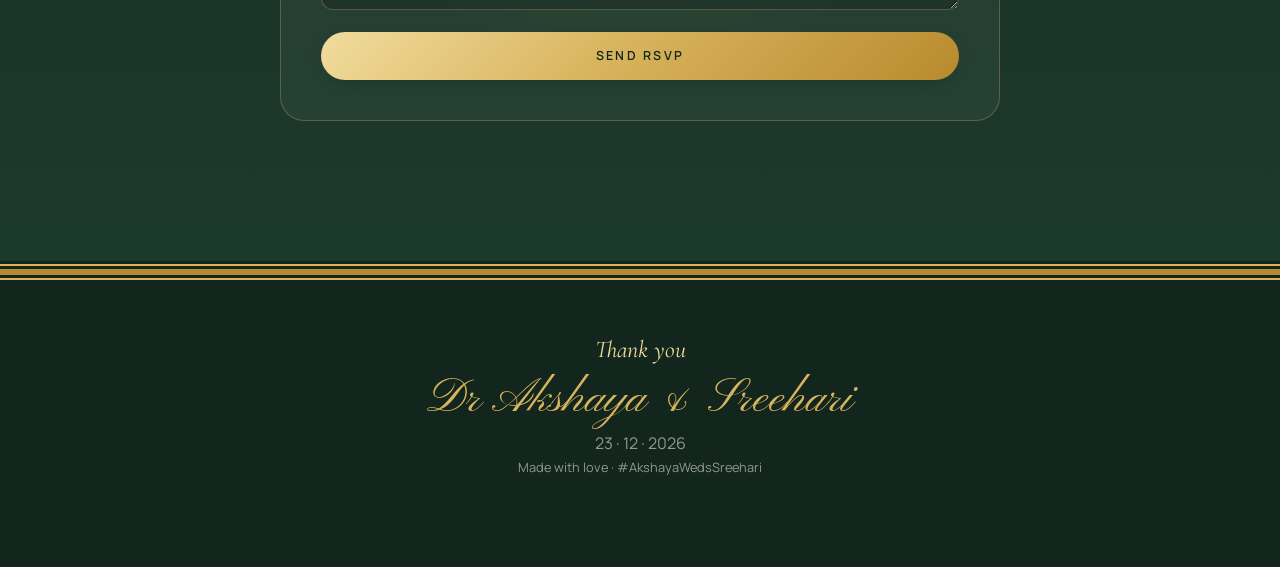
==== commit 422e0787: "Film on phones: poster that opens the film full screen in Drive Co-Authored-By: Claude Opus 5.5 <nor" ====
--- a/akshaya/index.html
+++ b/akshaya/index.html
@@ -15,7 +15,7 @@
   <link rel="preconnect" href="https://fonts.googleapis.com" />
   <link rel="preconnect" href="https://fonts.gstatic.com" crossorigin />
   <link href="https://fonts.googleapis.com/css2?family=Cormorant+Garamond:ital,wght@0,400;0,500;0,600;1,400;1,500&family=Pinyon+Script&family=Manrope:wght@400;500;600;700&family=Inter+Tight:wght@800;900&family=JetBrains+Mono:wght@400;700&display=swap" rel="stylesheet" />
-  <link rel="stylesheet" href="../styles.css?v=34" />
+  <link rel="stylesheet" href="../styles.css?v=35" />
 </head>
 <body class="locked">
   <canvas id="petals" aria-hidden="true"></canvas>
@@ -324,8 +324,8 @@
   <!-- Lightbox -->
   <div id="lightbox" hidden><button aria-label="Close">×</button><img alt="" /></div>
 
-  <script src="config.js?v=34"></script>
-  <script src="../intro.js?v=34"></script>
-  <script src="../script.js?v=34"></script>
+  <script src="config.js?v=35"></script>
+  <script src="../intro.js?v=35"></script>
+  <script src="../script.js?v=35"></script>
 </body>
 </html>
--- a/styles.css
+++ b/styles.css
@@ -736,3 +736,6 @@
 
 /* Open button while the music player loads */
 #gate .go.loading { opacity: .6; animation: none; cursor: progress; }
+
+/* Film poster on phones is a link */
+a.film-poster { text-decoration: none; color: inherit; }
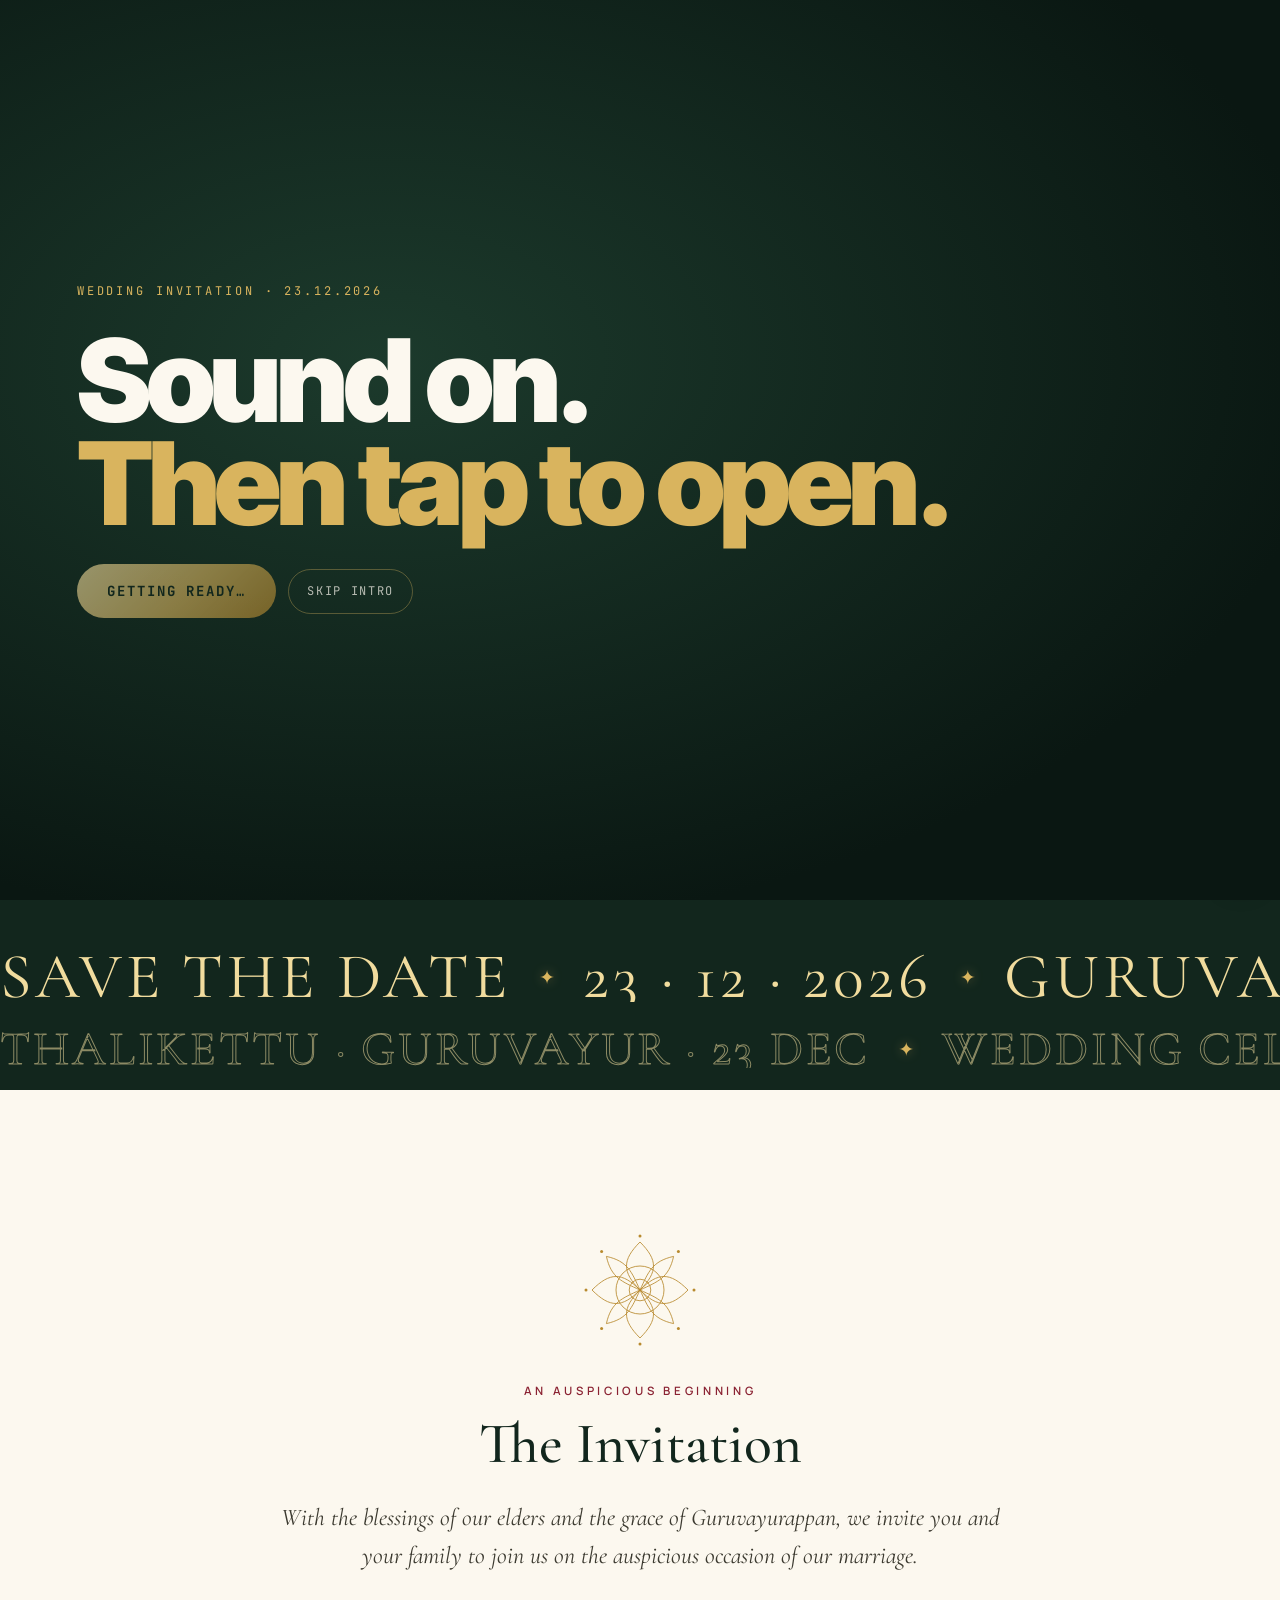
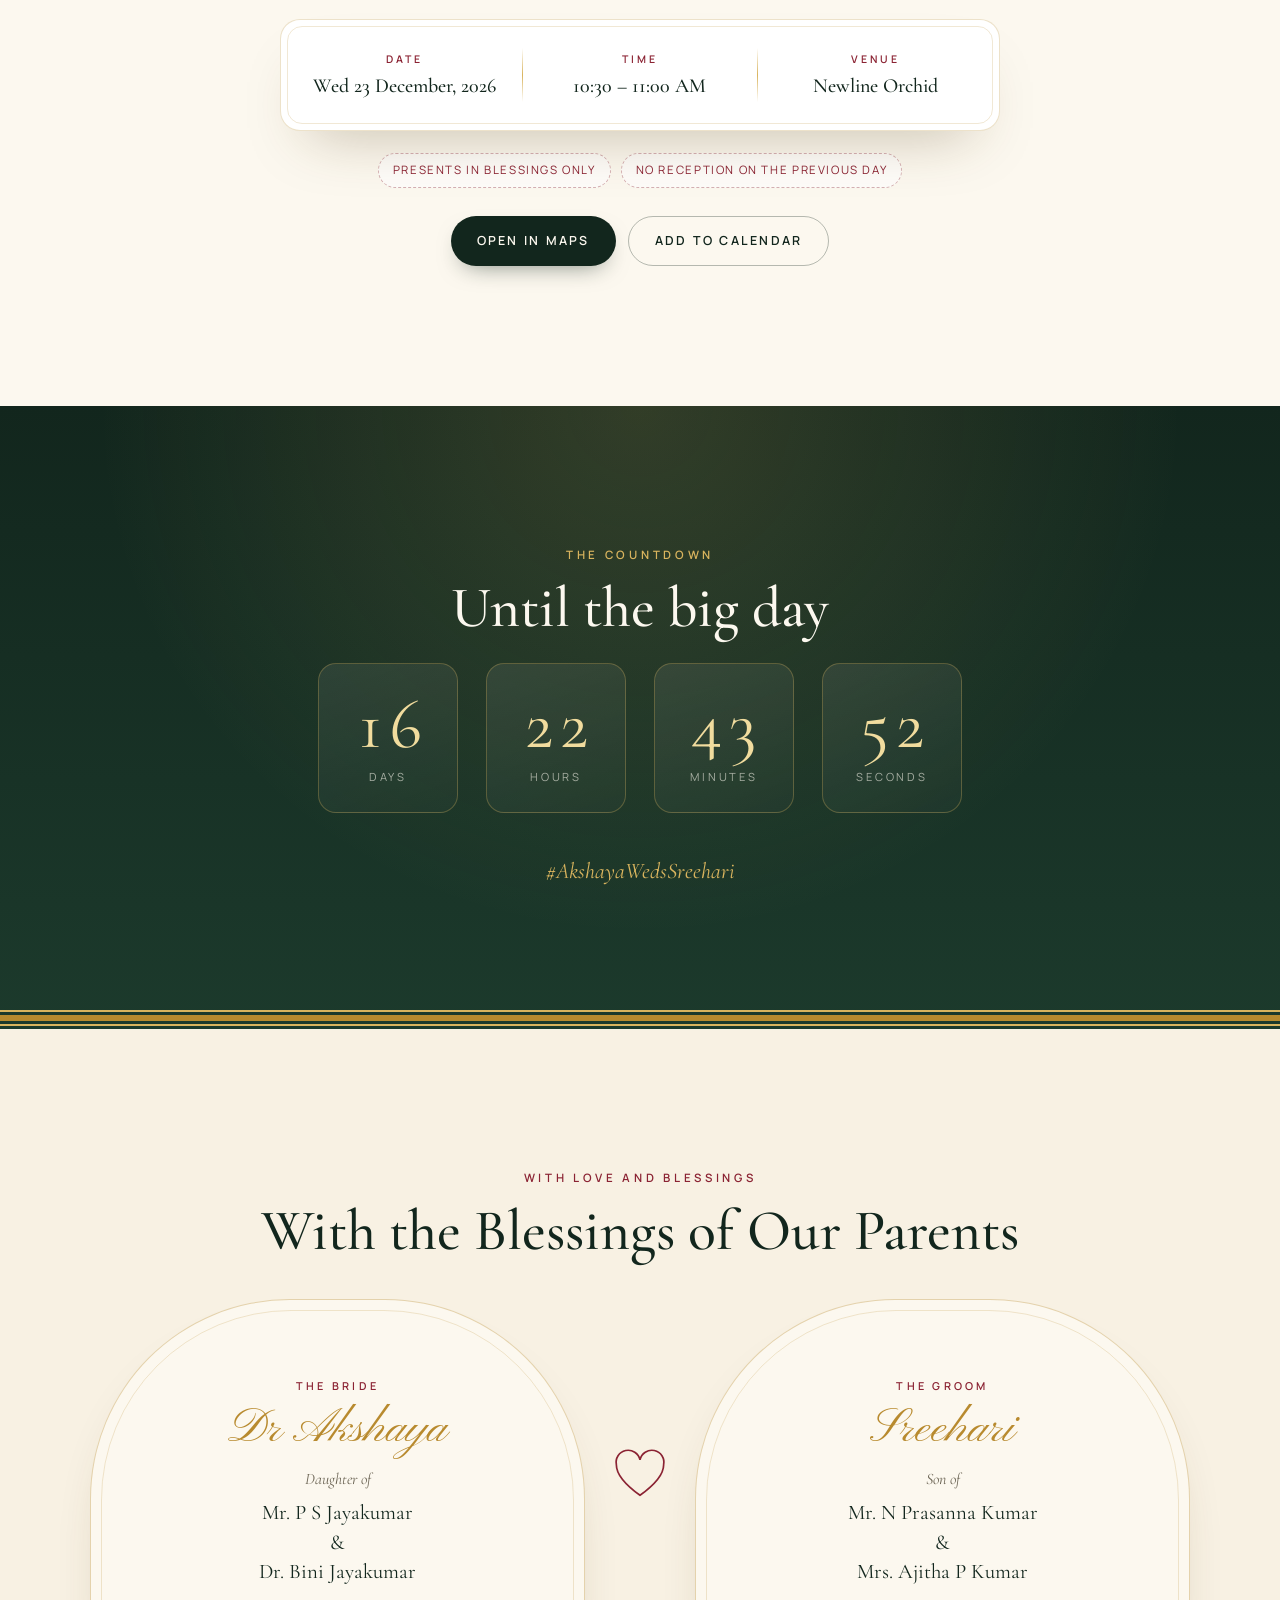
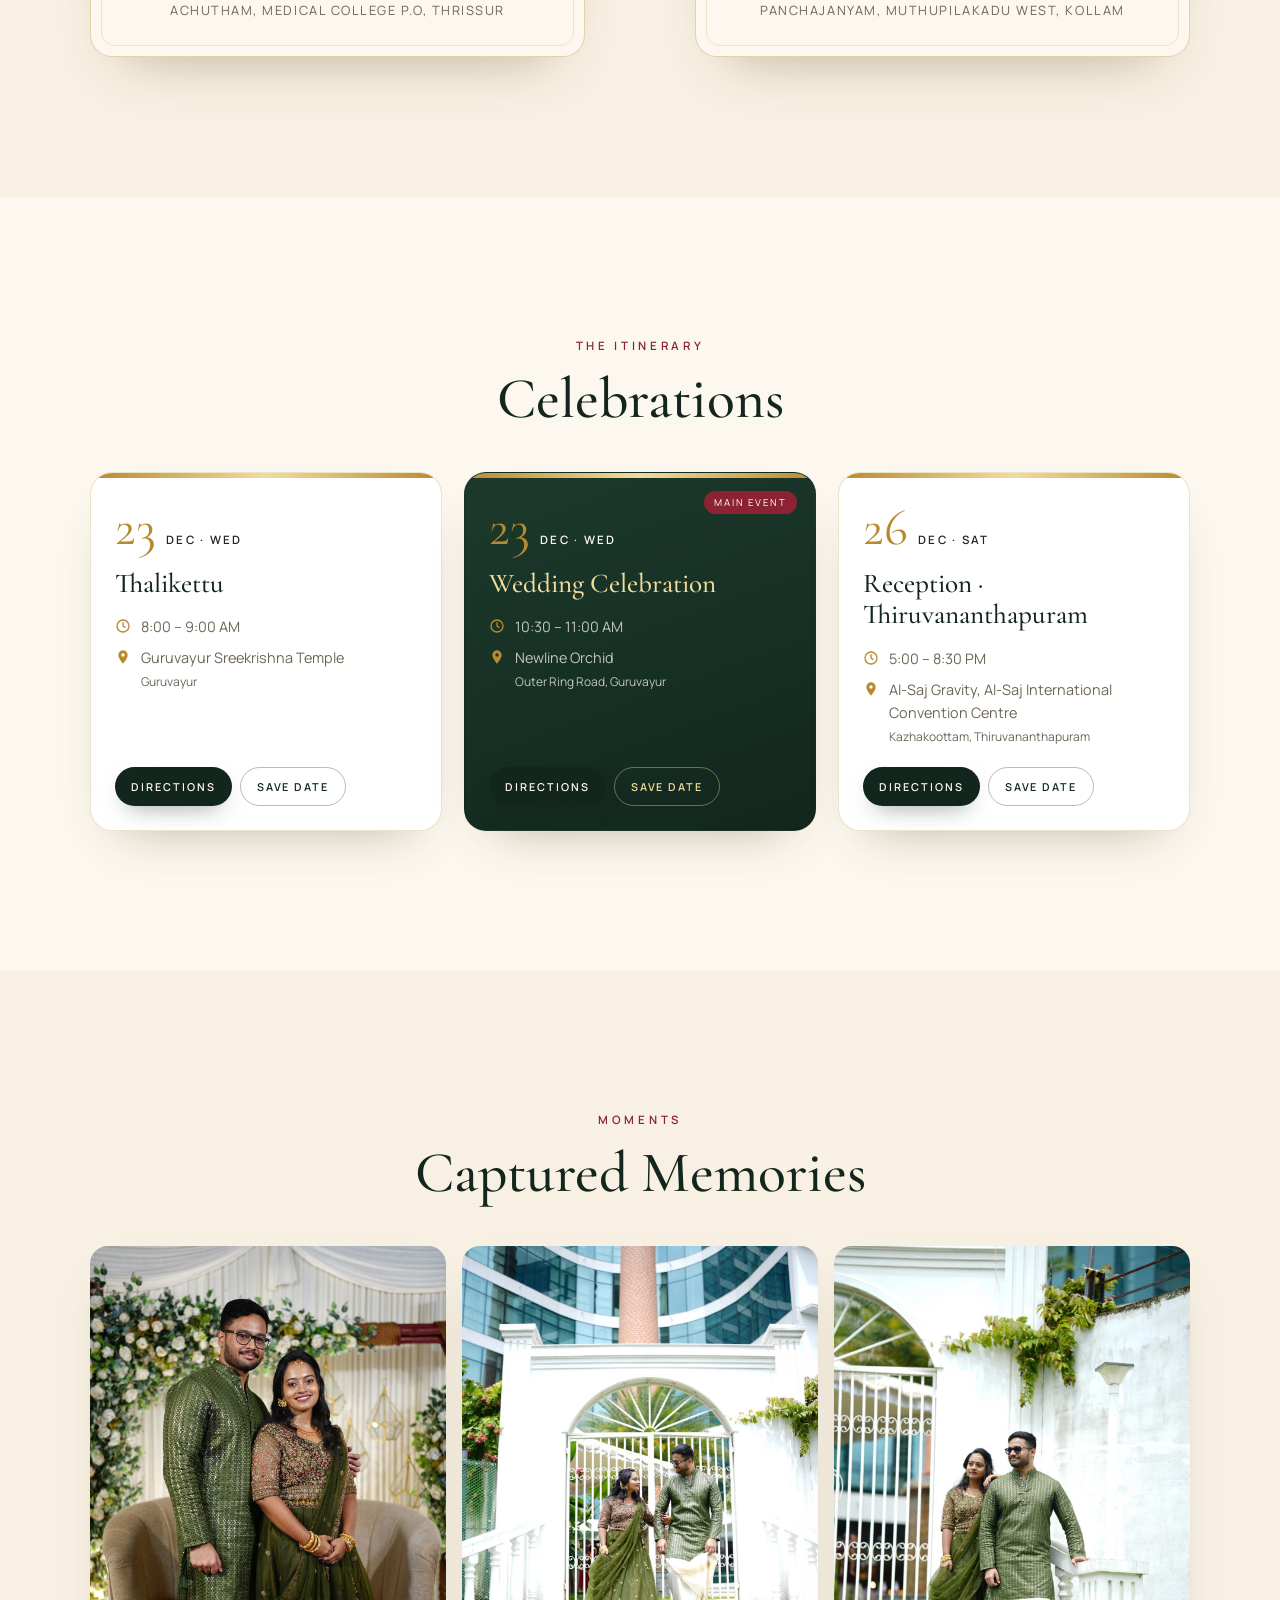
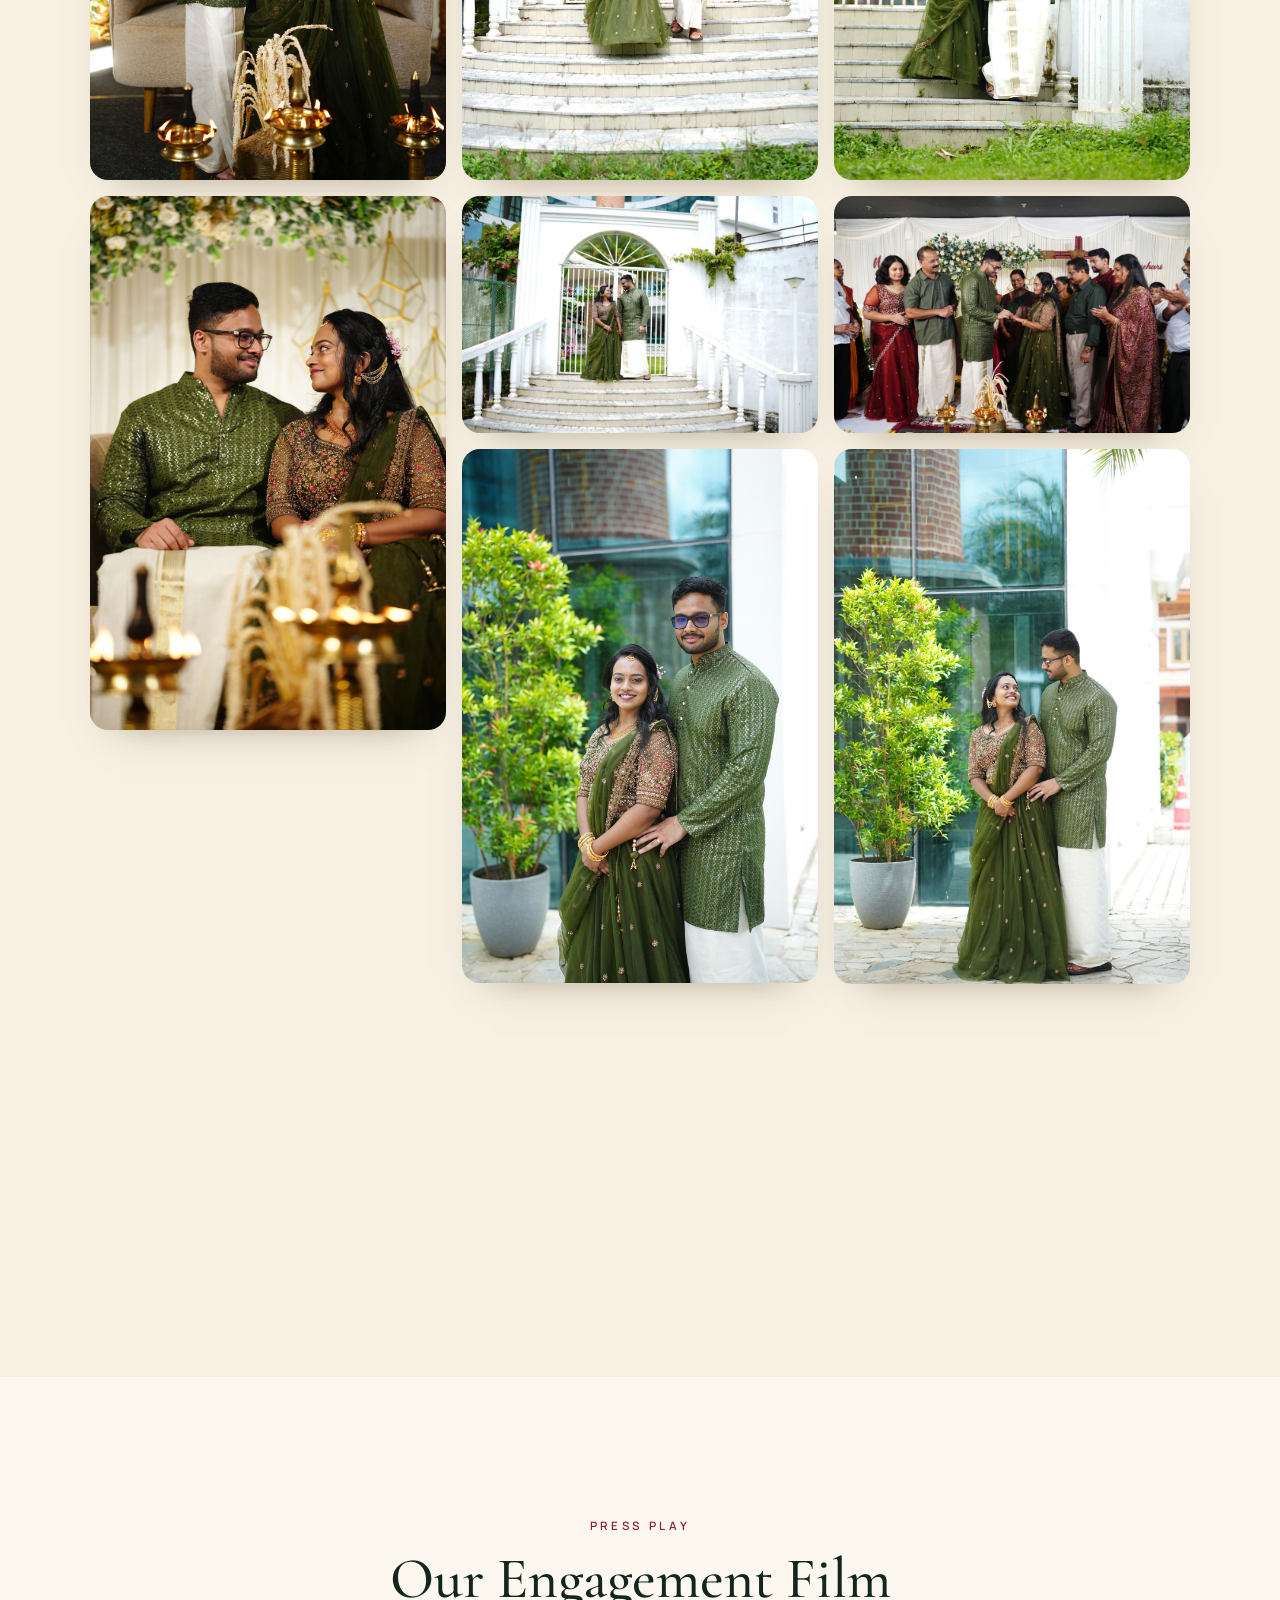
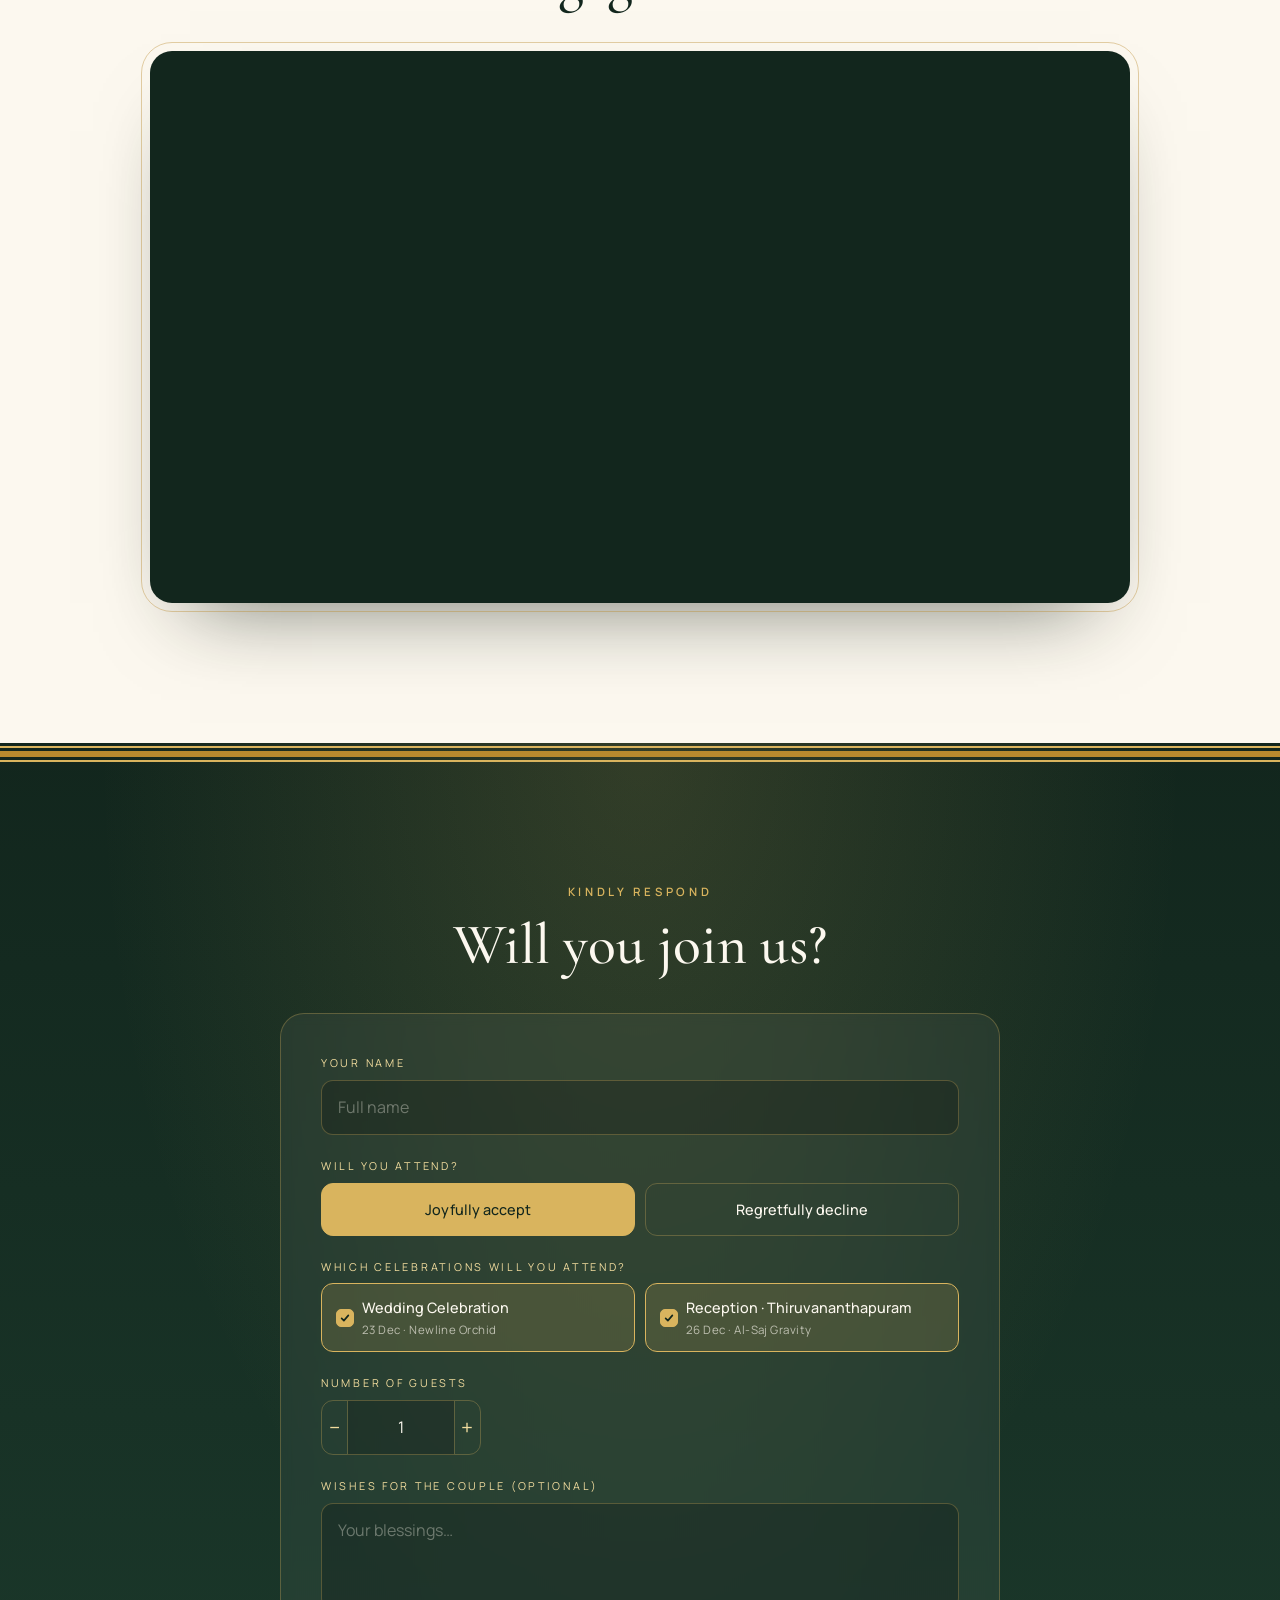
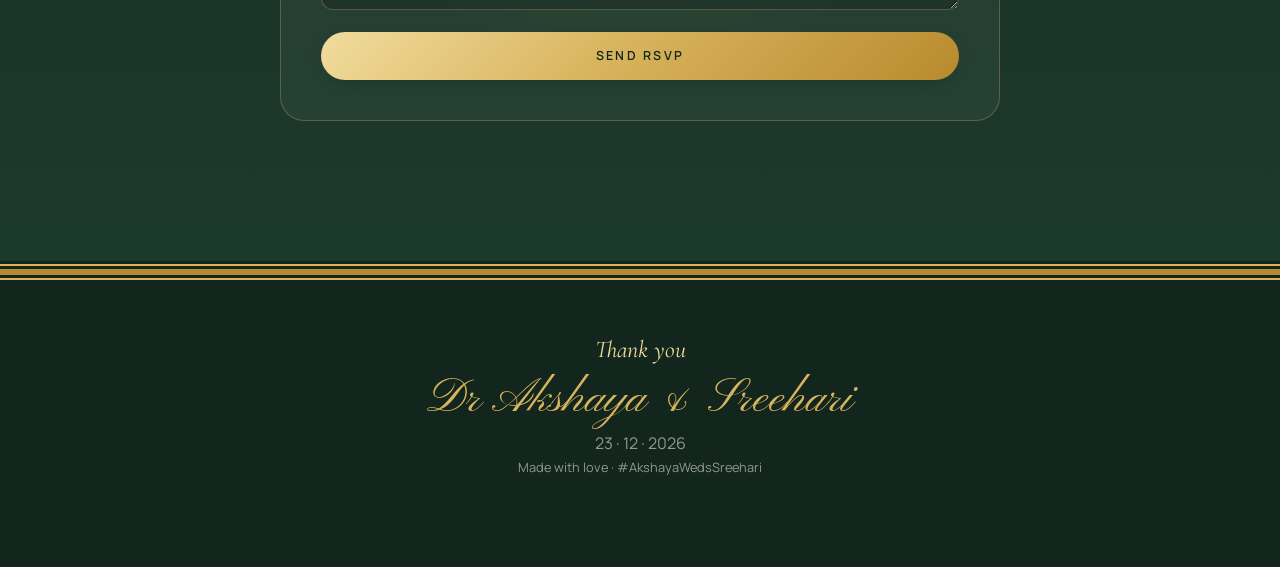
==== commit 6f552fb1: "Main invitation for the NJ Convention Centre reception; Dr. Bini; drop East Nada Co-Authored-By: Cla" ====
--- a/akshaya/index.html
+++ b/akshaya/index.html
@@ -15,7 +15,7 @@
   <link rel="preconnect" href="https://fonts.googleapis.com" />
   <link rel="preconnect" href="https://fonts.gstatic.com" crossorigin />
   <link href="https://fonts.googleapis.com/css2?family=Cormorant+Garamond:ital,wght@0,400;0,500;0,600;1,400;1,500&family=Pinyon+Script&family=Manrope:wght@400;500;600;700&family=Inter+Tight:wght@800;900&family=JetBrains+Mono:wght@400;700&display=swap" rel="stylesheet" />
-  <link rel="stylesheet" href="../styles.css?v=35" />
+  <link rel="stylesheet" href="../styles.css?v=36" />
 </head>
 <body class="locked">
   <canvas id="petals" aria-hidden="true"></canvas>
@@ -324,8 +324,8 @@
   <!-- Lightbox -->
   <div id="lightbox" hidden><button aria-label="Close">×</button><img alt="" /></div>
 
-  <script src="config.js?v=35"></script>
-  <script src="../intro.js?v=35"></script>
-  <script src="../script.js?v=35"></script>
+  <script src="config.js?v=36"></script>
+  <script src="../intro.js?v=36"></script>
+  <script src="../script.js?v=36"></script>
 </body>
 </html>
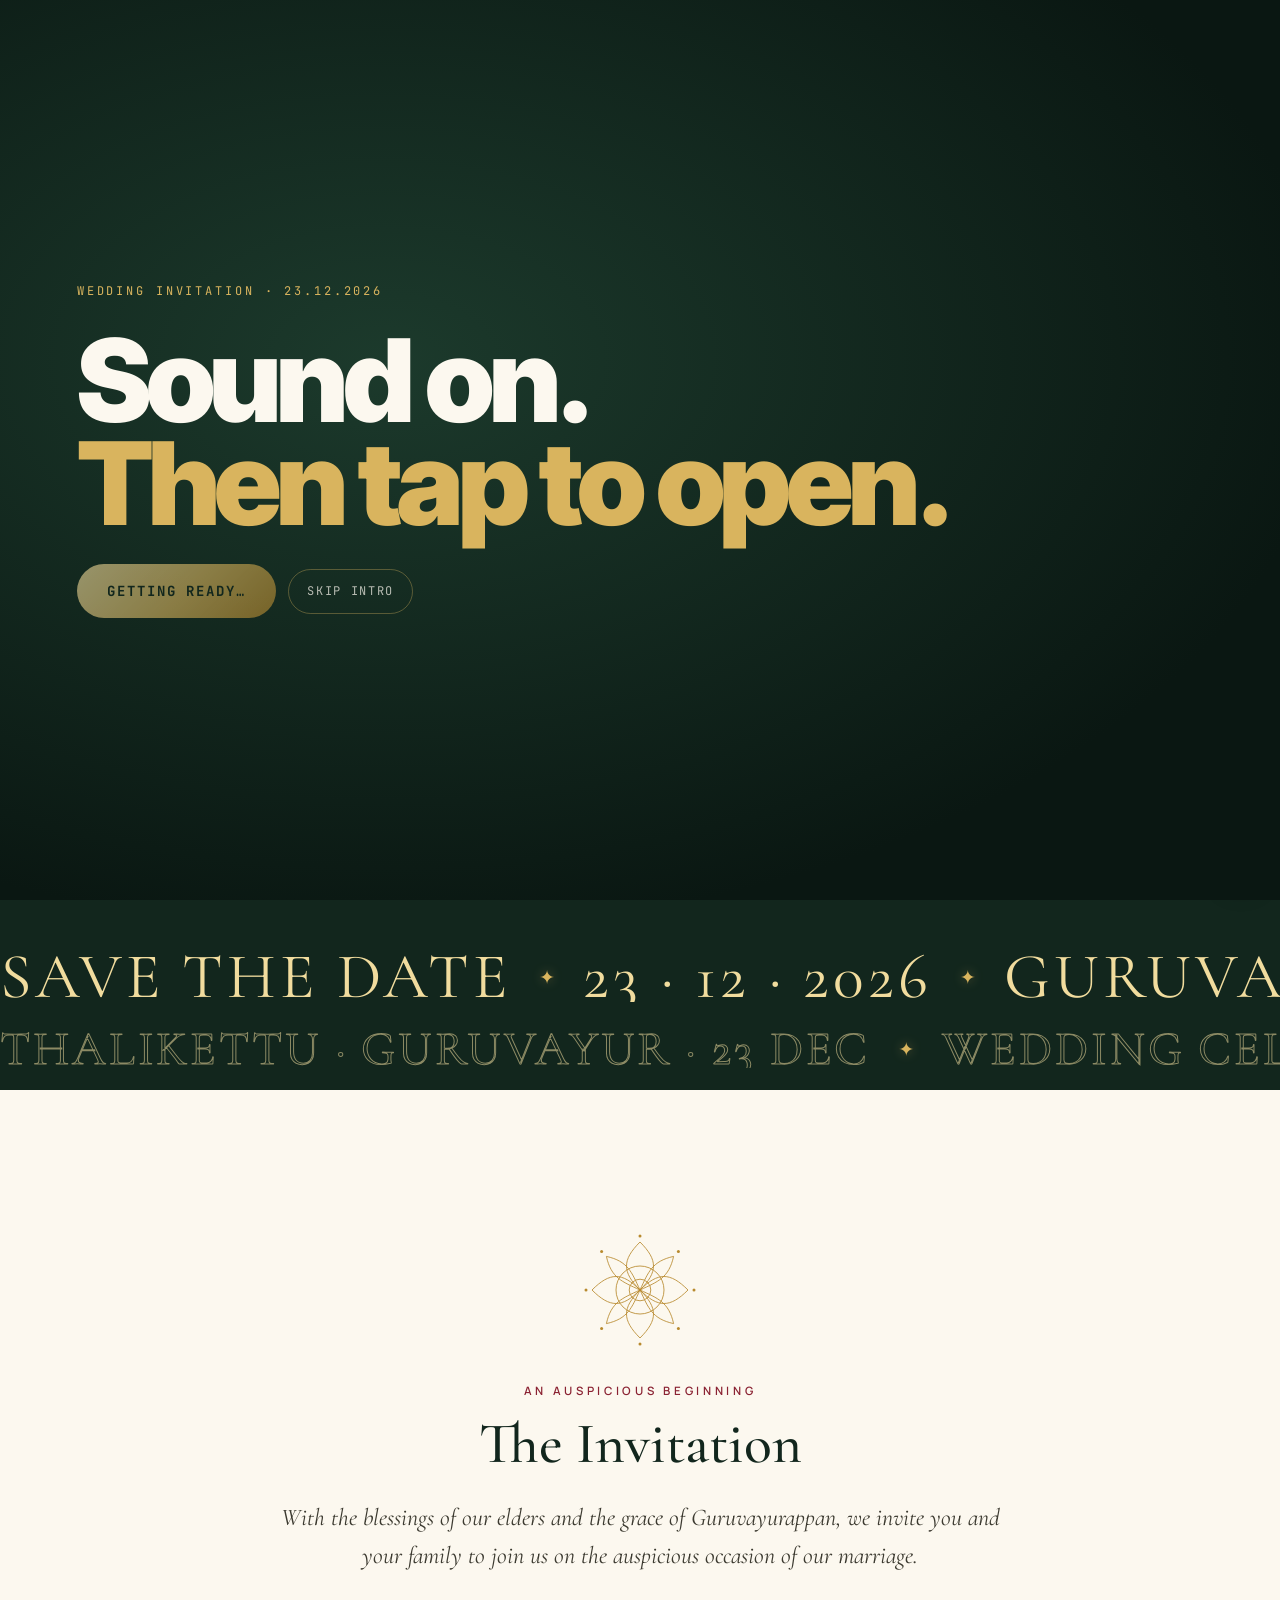
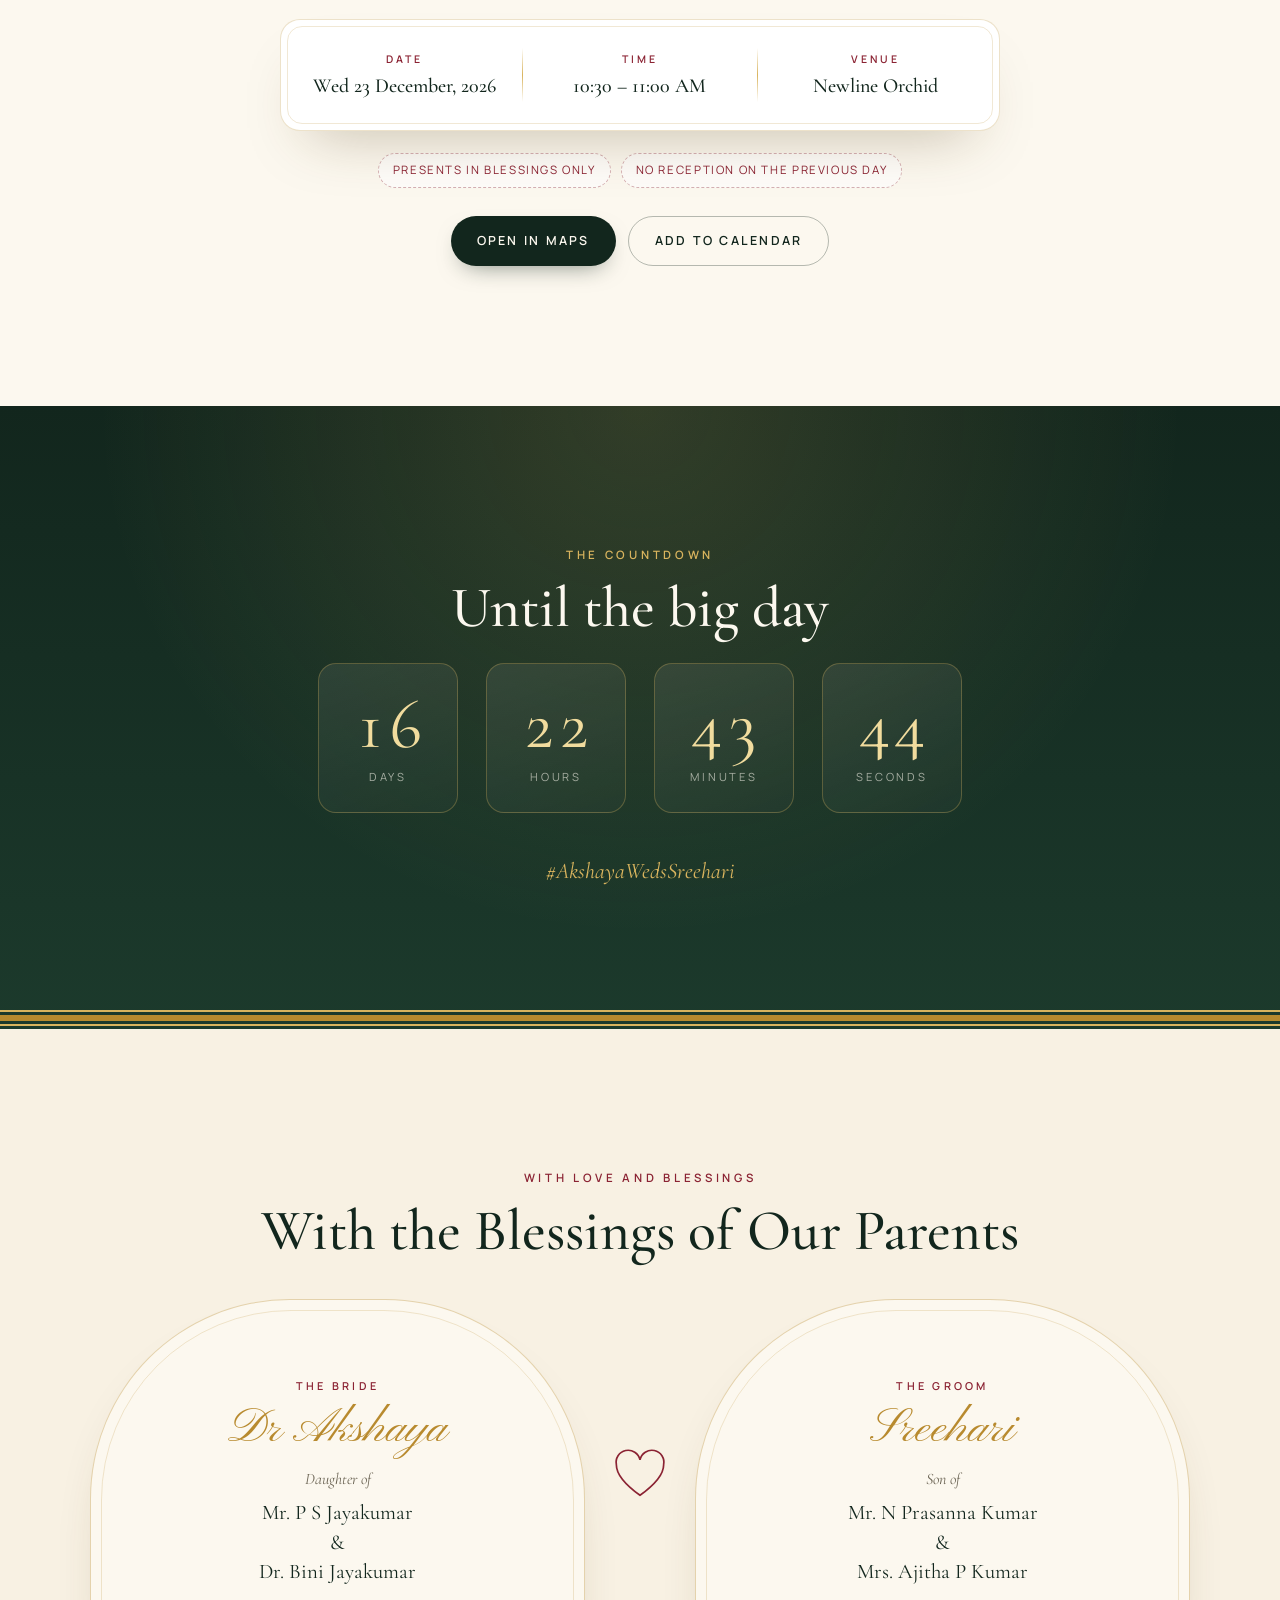
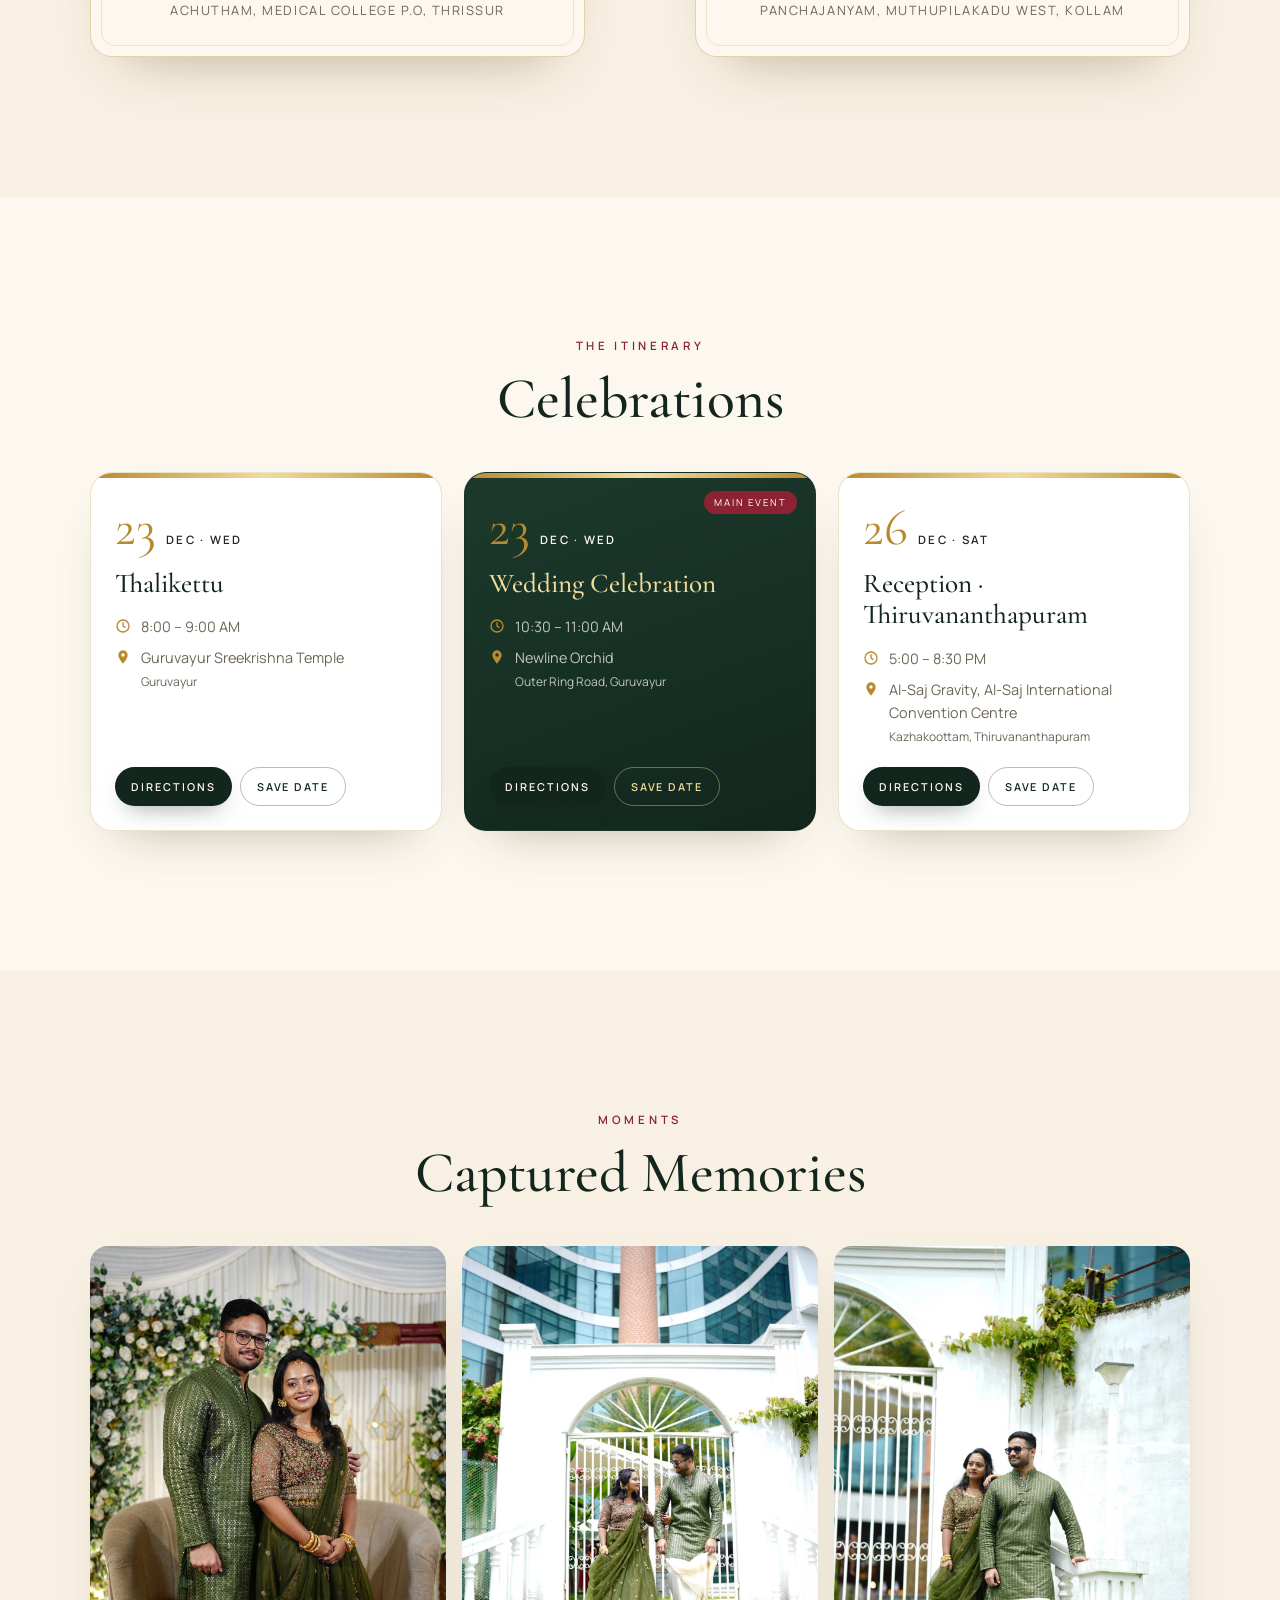
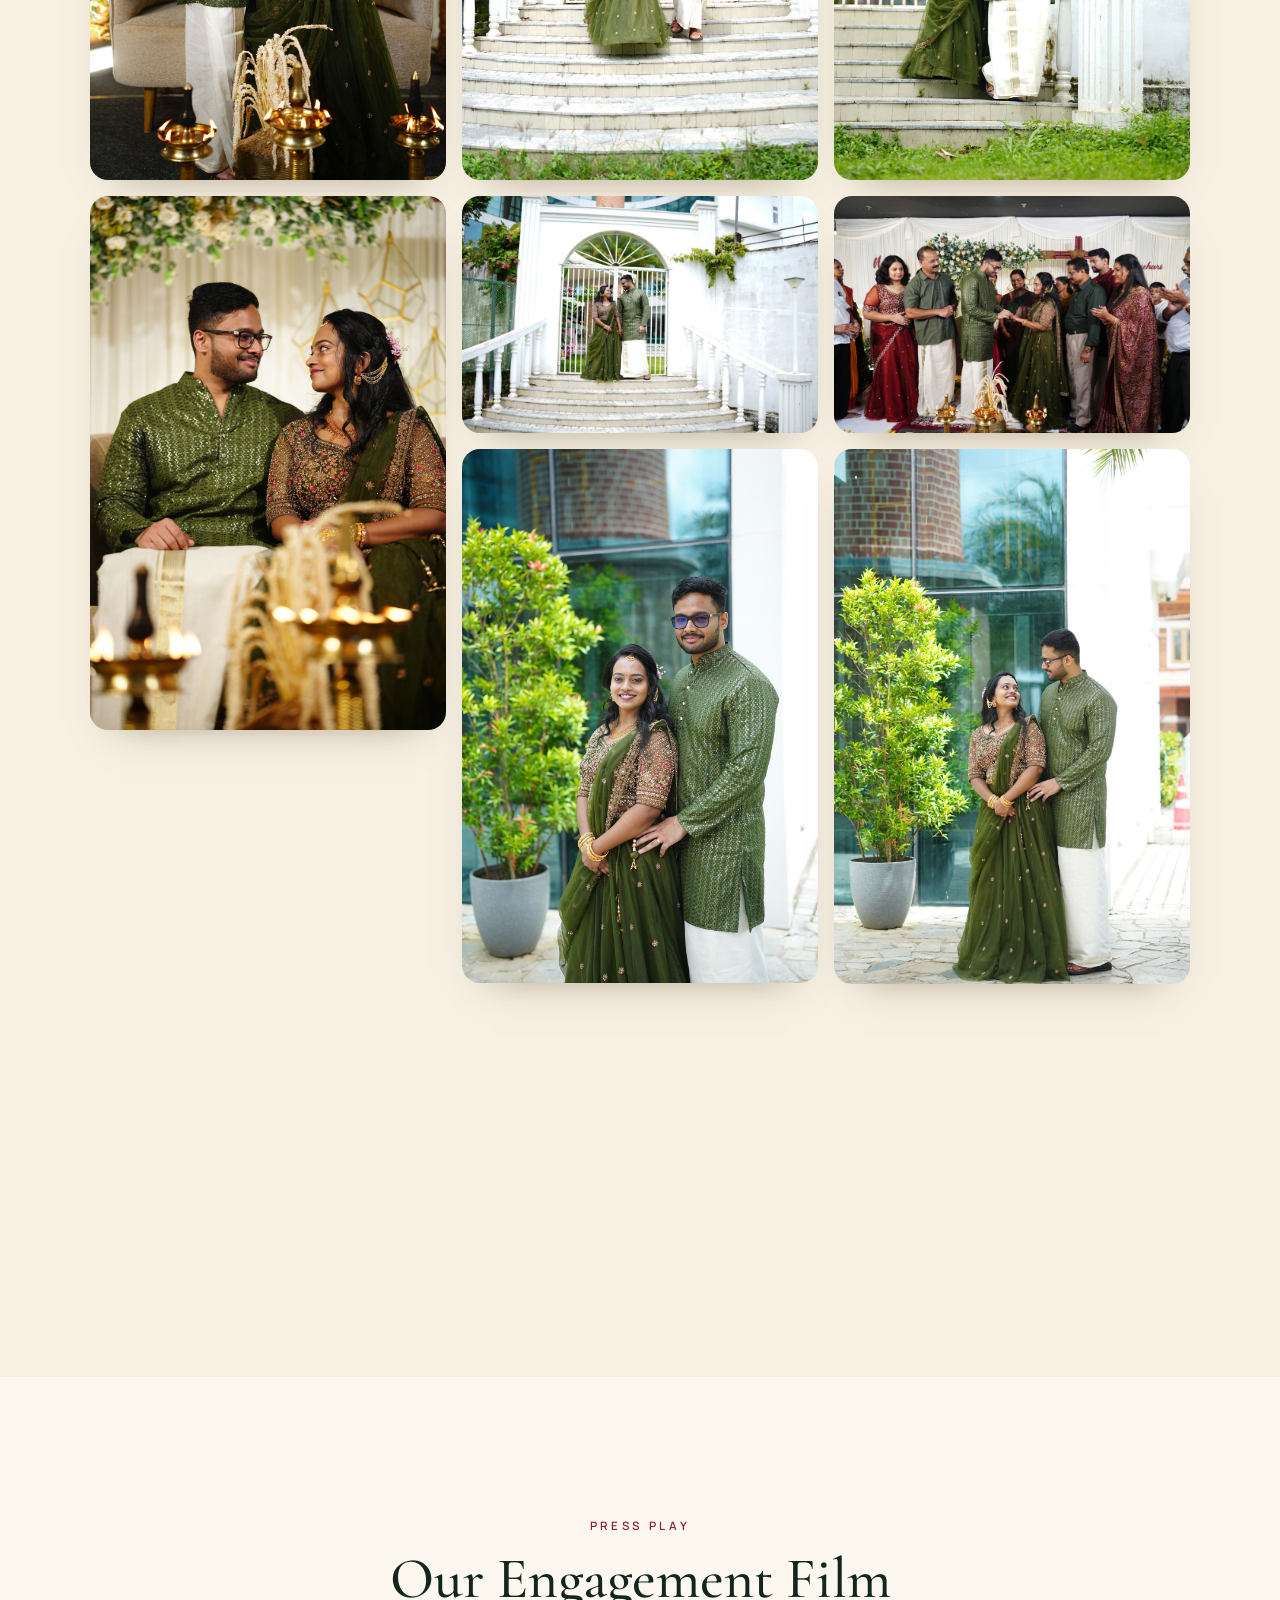
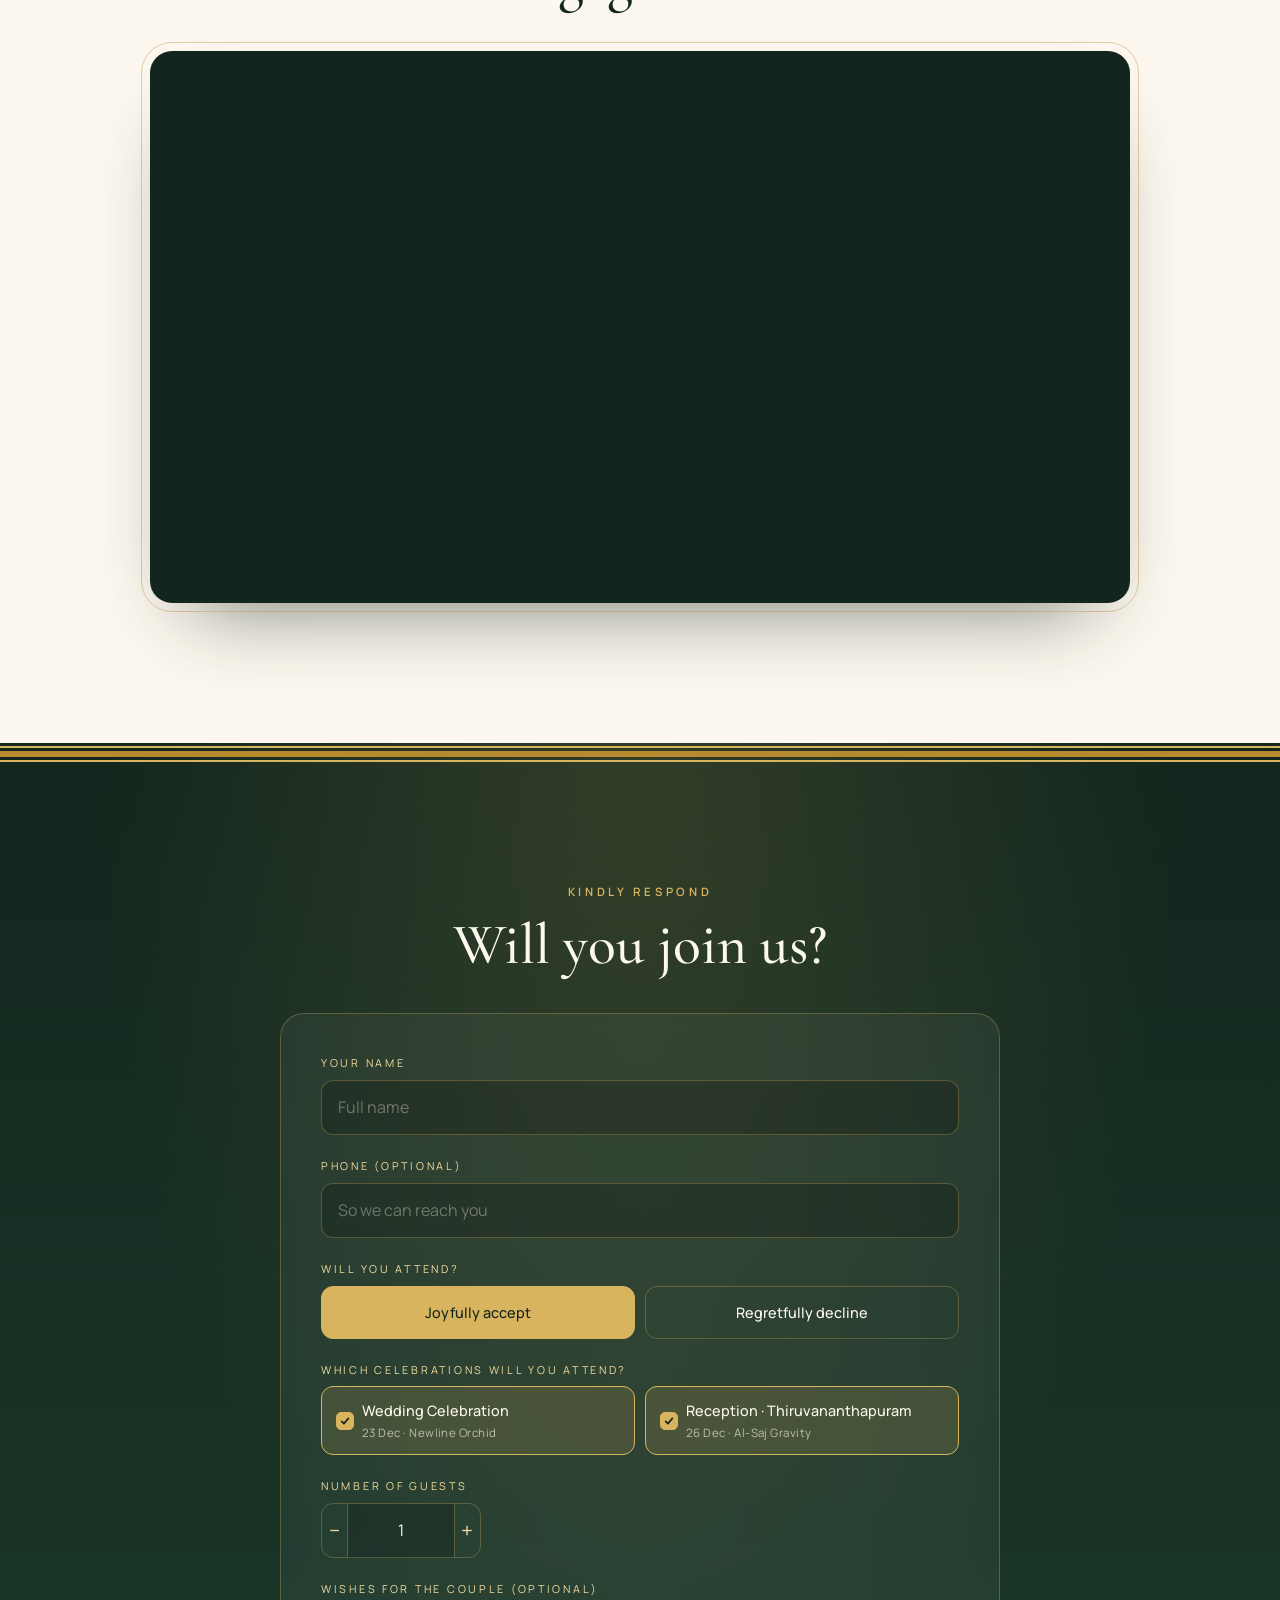
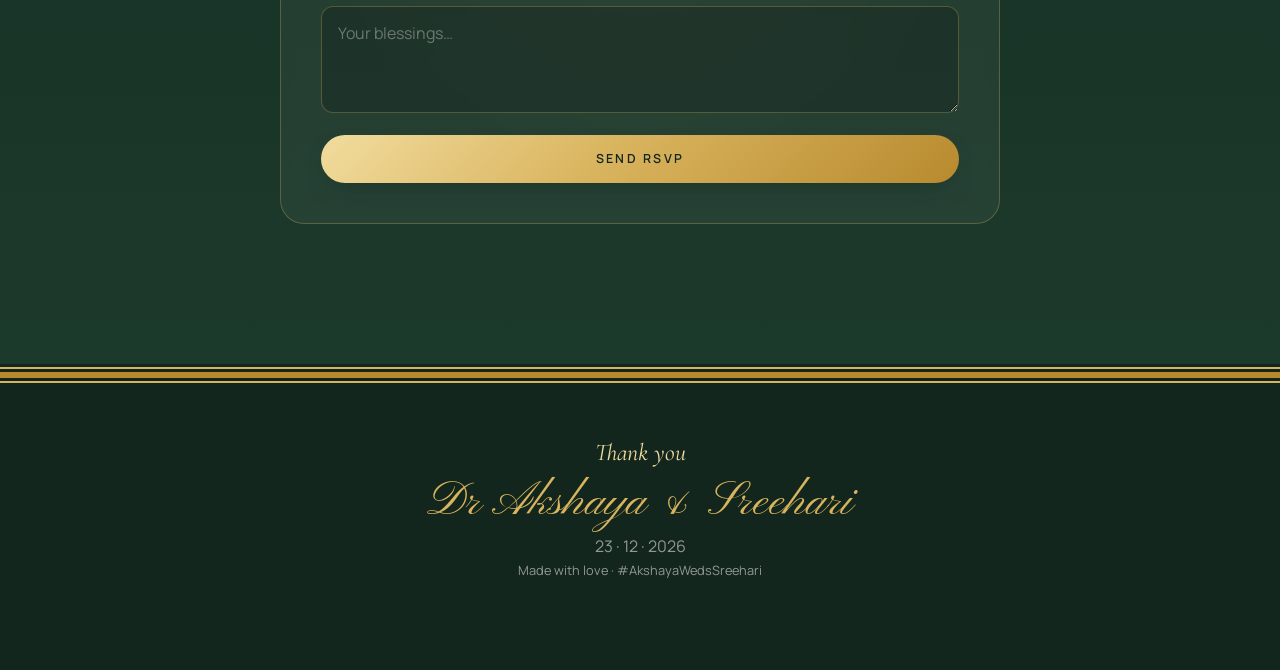
==== commit d700ed6d: "RSVP: save each response as a row in a Google Sheet (Apps Script), optional phone field; WhatsApp st" ====
--- a/akshaya/index.html
+++ b/akshaya/index.html
@@ -15,7 +15,7 @@
   <link rel="preconnect" href="https://fonts.googleapis.com" />
   <link rel="preconnect" href="https://fonts.gstatic.com" crossorigin />
   <link href="https://fonts.googleapis.com/css2?family=Cormorant+Garamond:ital,wght@0,400;0,500;0,600;1,400;1,500&family=Pinyon+Script&family=Manrope:wght@400;500;600;700&family=Inter+Tight:wght@800;900&family=JetBrains+Mono:wght@400;700&display=swap" rel="stylesheet" />
-  <link rel="stylesheet" href="../styles.css?v=36" />
+  <link rel="stylesheet" href="../styles.css?v=37" />
 </head>
 <body class="locked">
   <canvas id="petals" aria-hidden="true"></canvas>
@@ -284,6 +284,10 @@
             <span>Your name</span>
             <input name="name" required autocomplete="name" placeholder="Full name" />
           </label>
+          <label class="field">
+            <span>Phone (optional)</span>
+            <input name="phone" type="tel" autocomplete="tel" inputmode="tel" placeholder="So we can reach you" />
+          </label>
           <div class="field">
             <span>Will you attend?</span>
             <div class="choice">
@@ -324,8 +328,8 @@
   <!-- Lightbox -->
   <div id="lightbox" hidden><button aria-label="Close">×</button><img alt="" /></div>
 
-  <script src="config.js?v=36"></script>
-  <script src="../intro.js?v=36"></script>
-  <script src="../script.js?v=36"></script>
+  <script src="config.js?v=37"></script>
+  <script src="../intro.js?v=37"></script>
+  <script src="../script.js?v=37"></script>
 </body>
 </html>
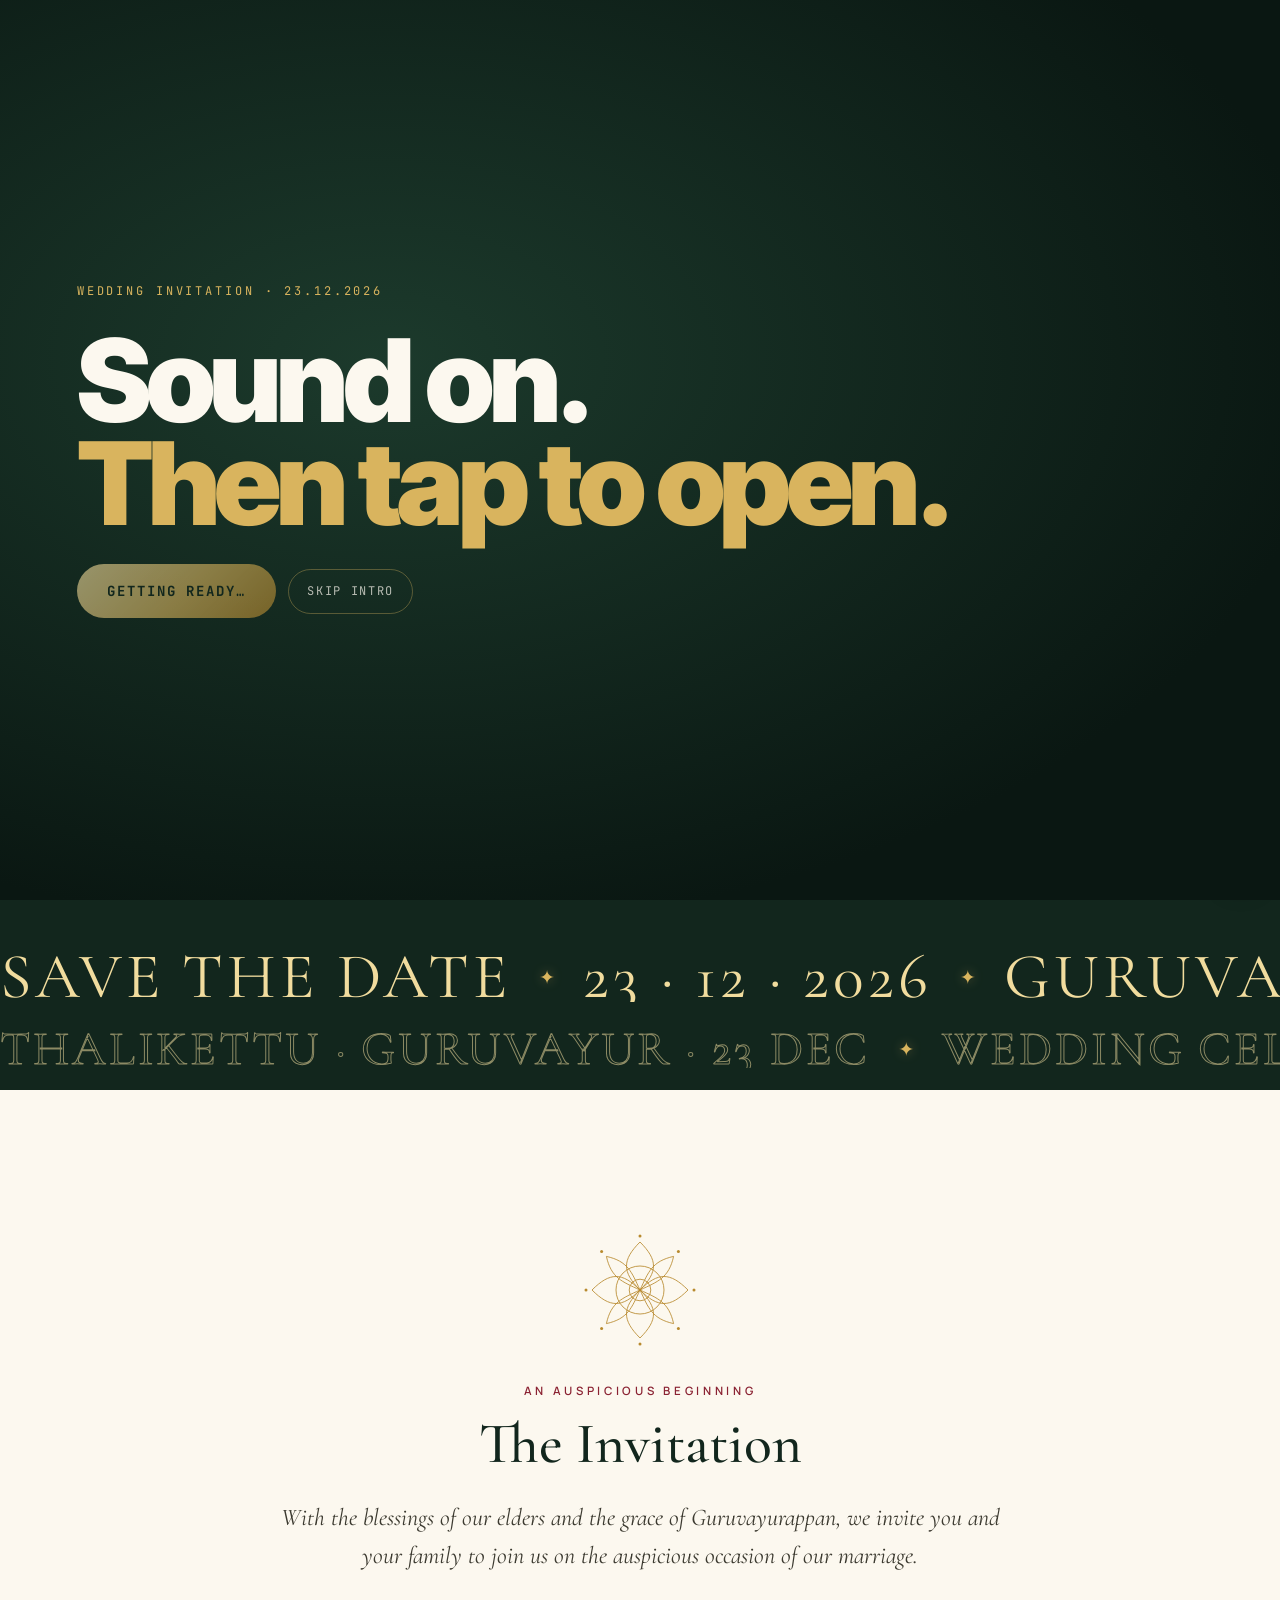
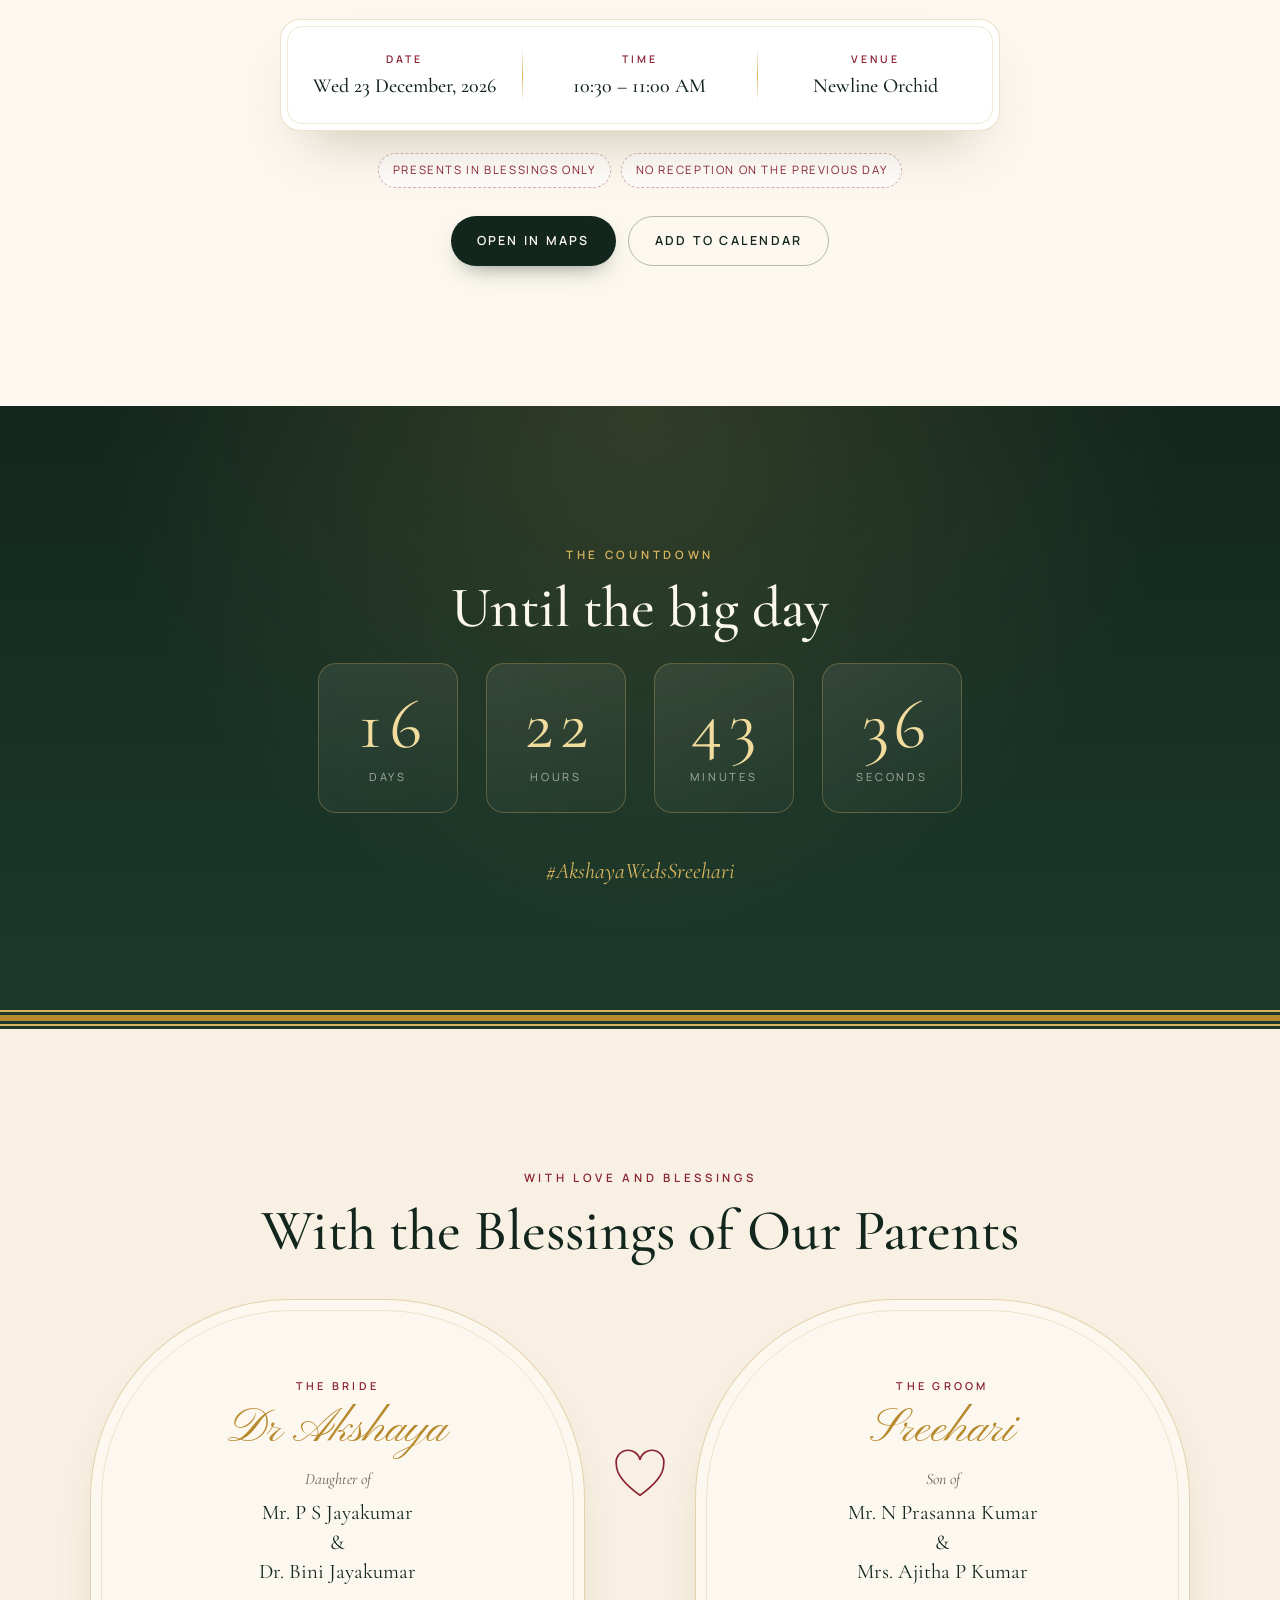
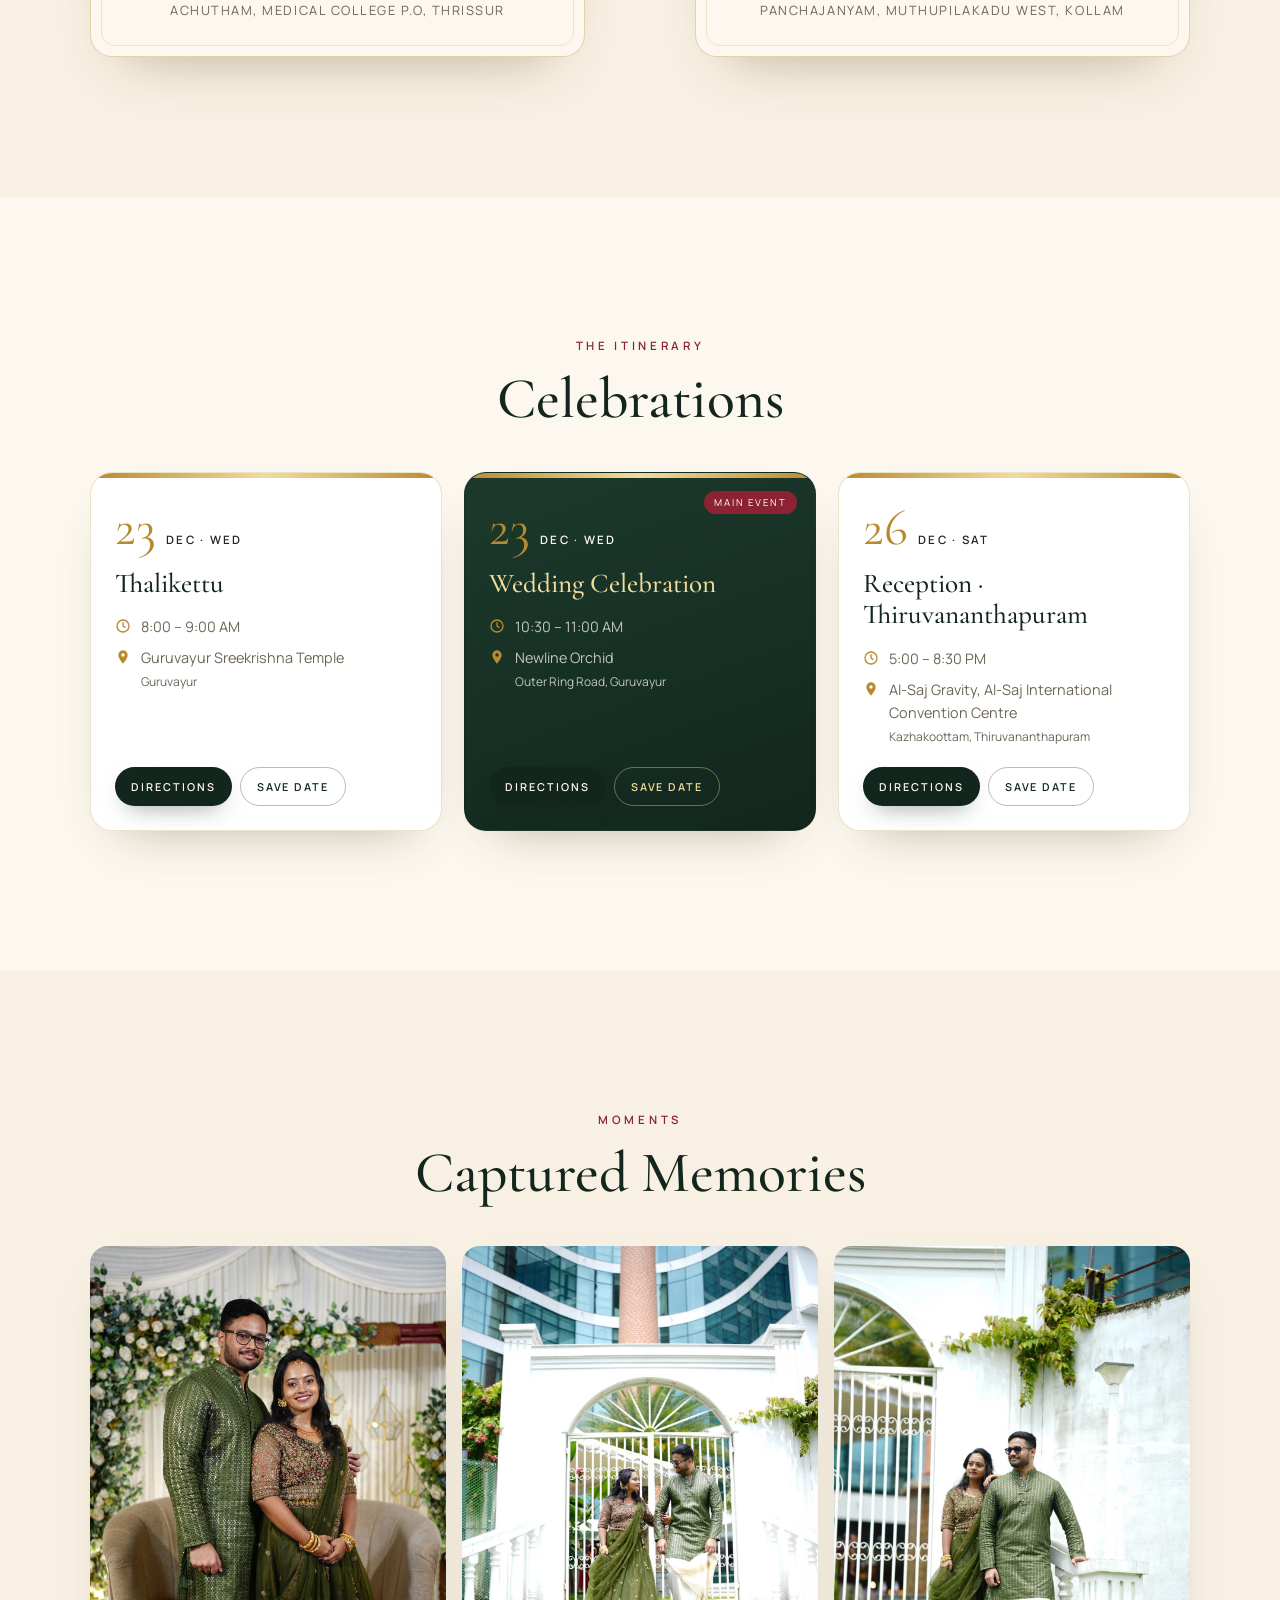
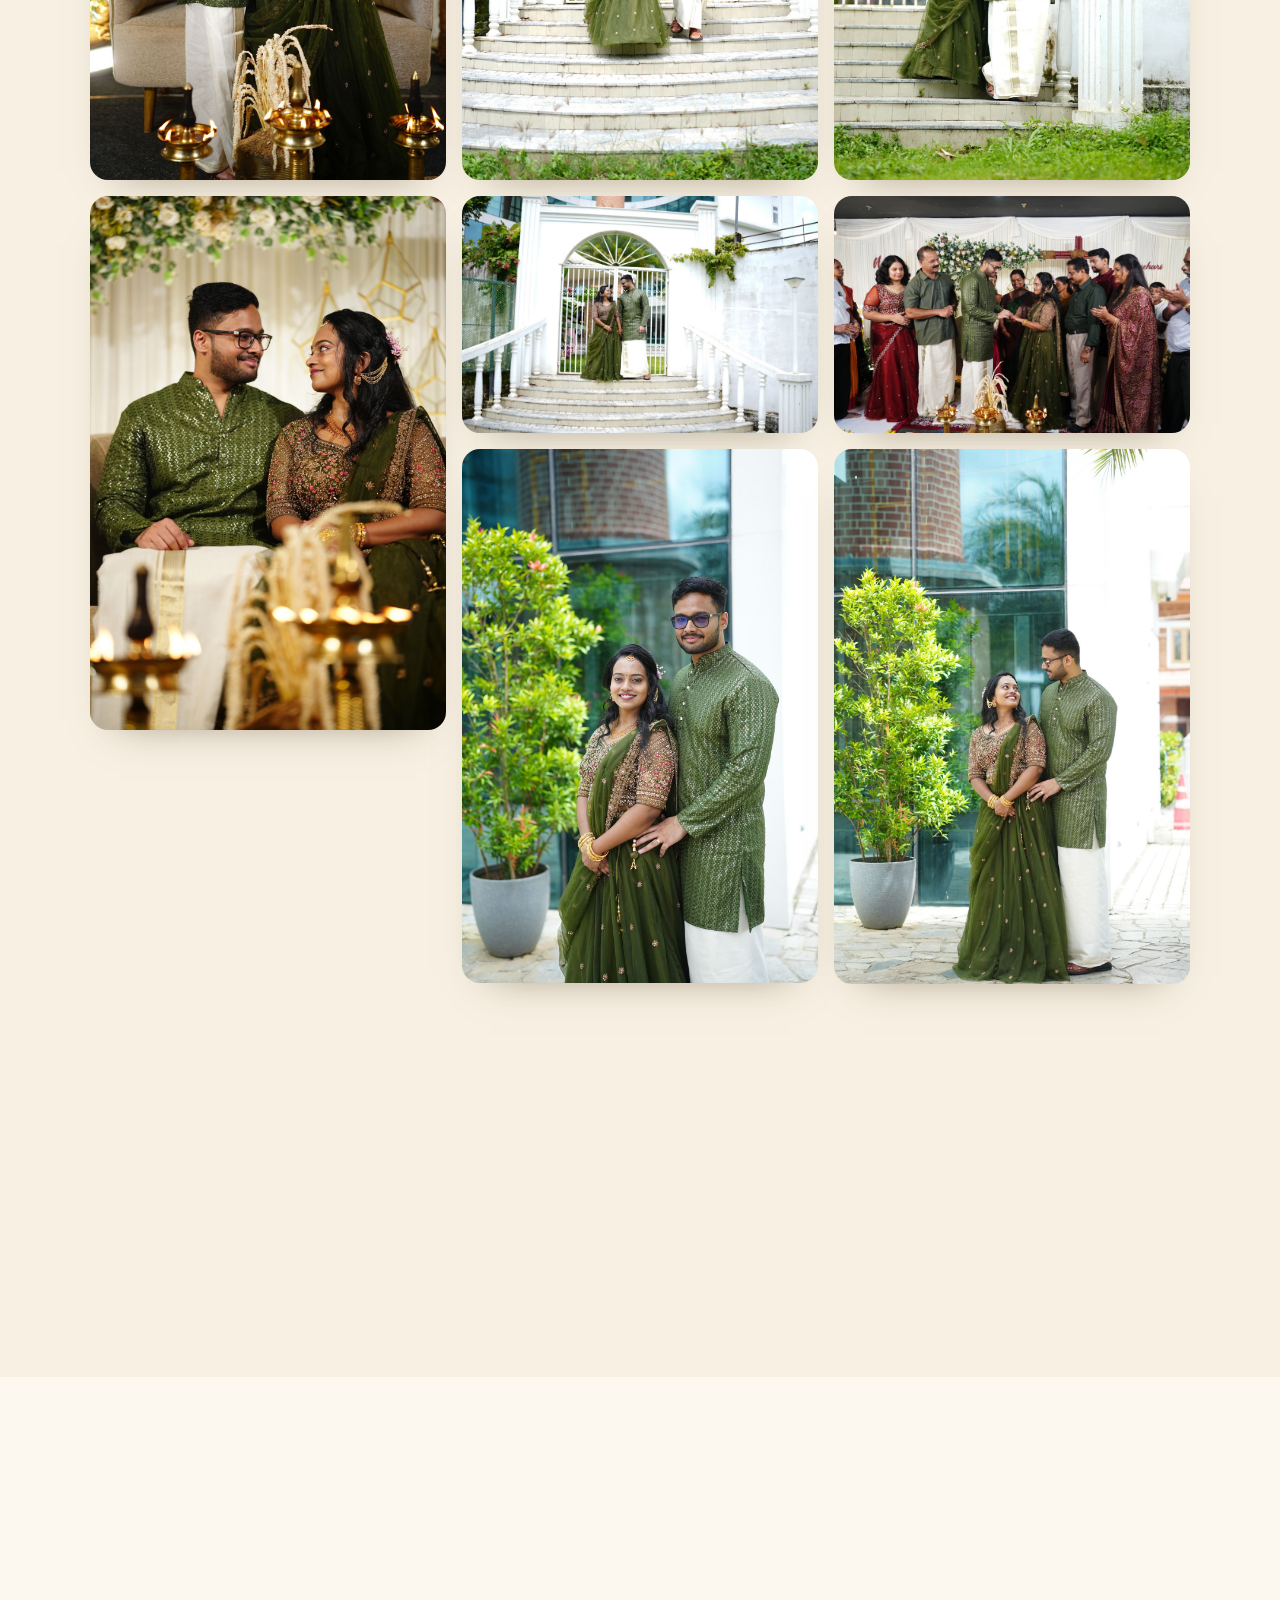
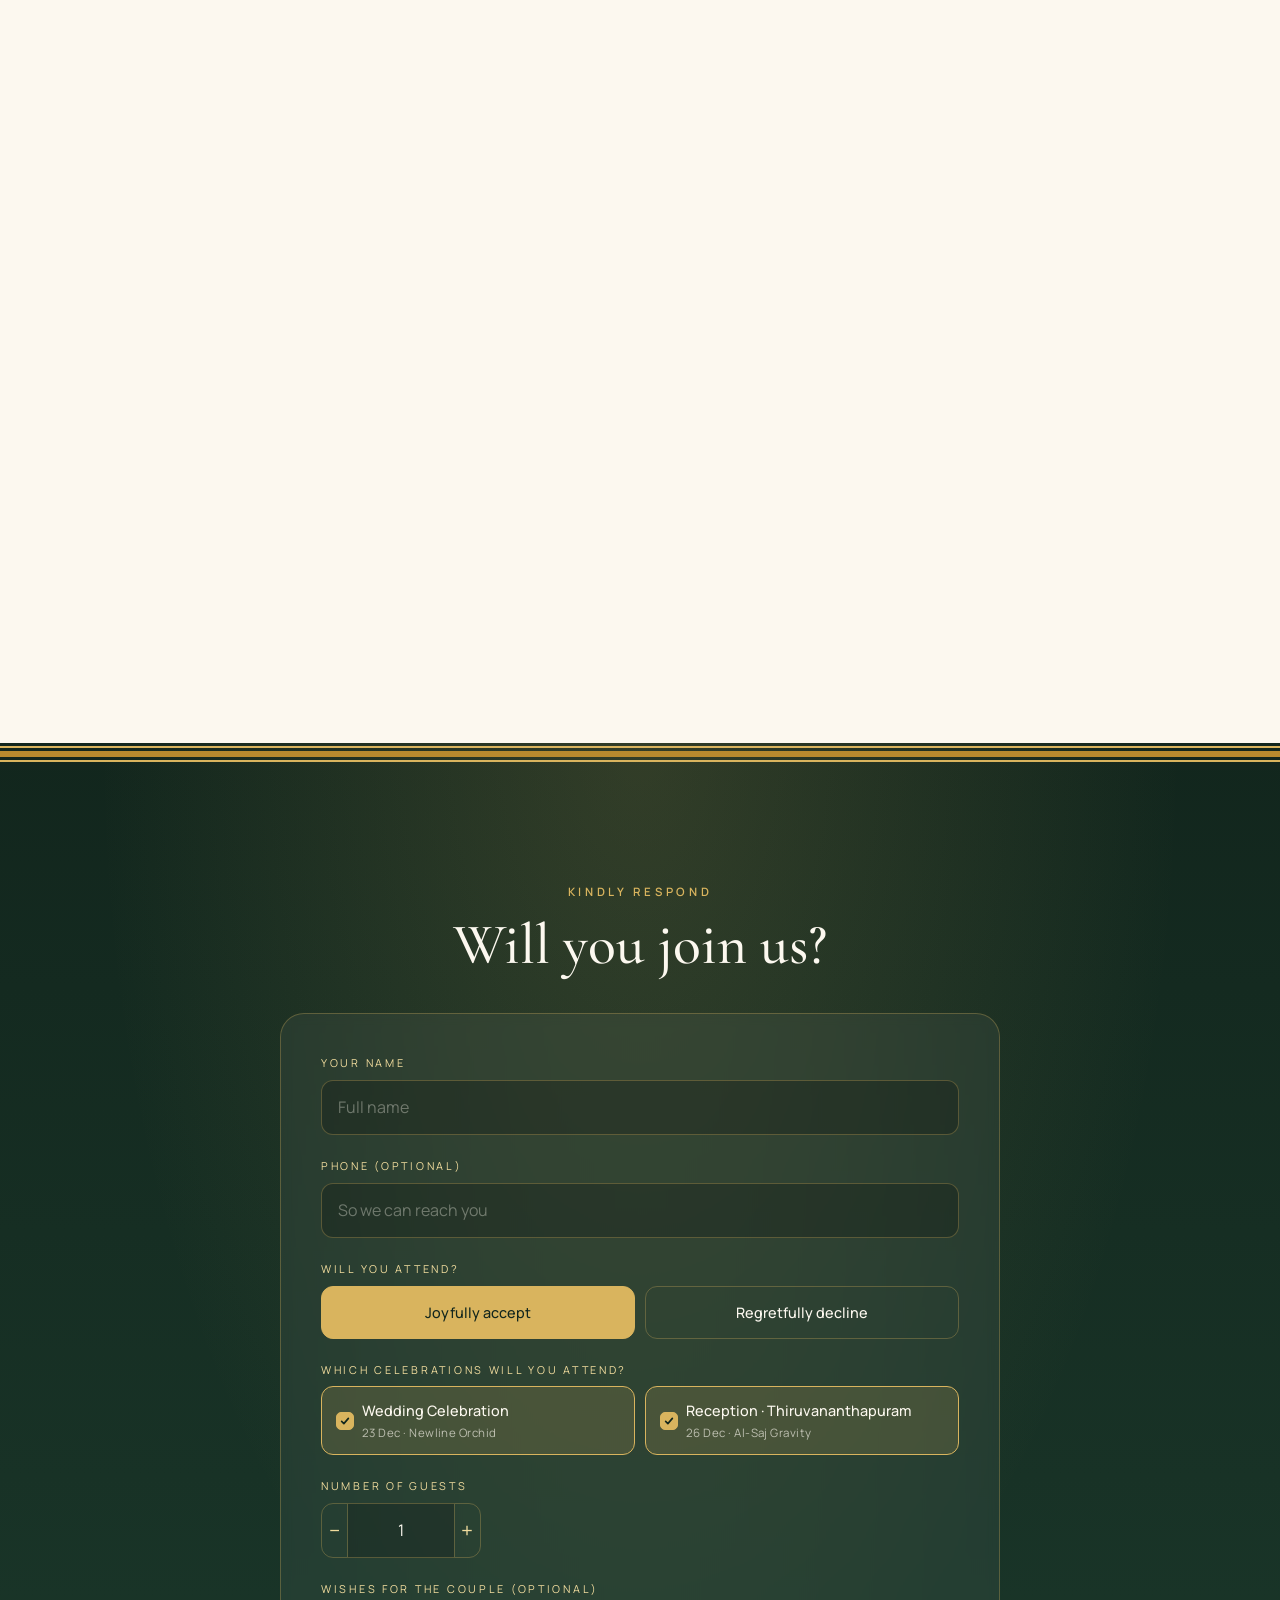
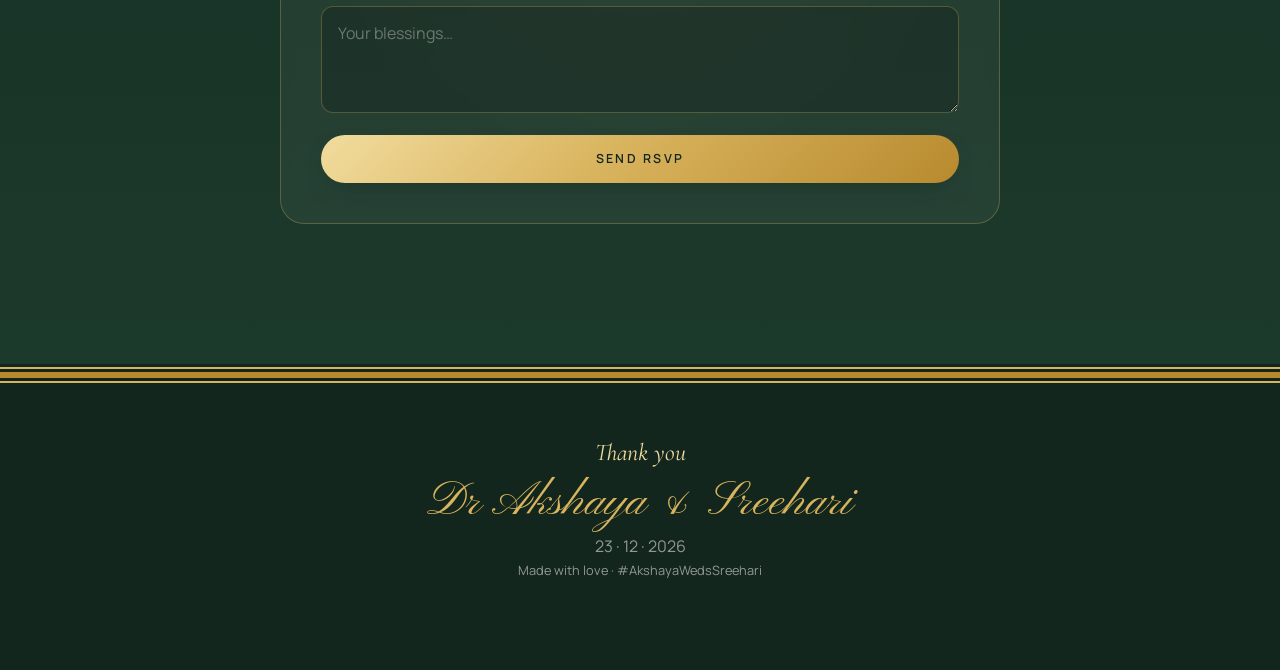
==== commit a0018e6c: "Bump asset version Co-Authored-By: Claude Opus 5.5 <noreply@anthropic.com>" ====
--- a/akshaya/index.html
+++ b/akshaya/index.html
@@ -15,7 +15,7 @@
   <link rel="preconnect" href="https://fonts.googleapis.com" />
   <link rel="preconnect" href="https://fonts.gstatic.com" crossorigin />
   <link href="https://fonts.googleapis.com/css2?family=Cormorant+Garamond:ital,wght@0,400;0,500;0,600;1,400;1,500&family=Pinyon+Script&family=Manrope:wght@400;500;600;700&family=Inter+Tight:wght@800;900&family=JetBrains+Mono:wght@400;700&display=swap" rel="stylesheet" />
-  <link rel="stylesheet" href="../styles.css?v=37" />
+  <link rel="stylesheet" href="../styles.css?v=38" />
 </head>
 <body class="locked">
   <canvas id="petals" aria-hidden="true"></canvas>
@@ -328,8 +328,8 @@
   <!-- Lightbox -->
   <div id="lightbox" hidden><button aria-label="Close">×</button><img alt="" /></div>
 
-  <script src="config.js?v=37"></script>
-  <script src="../intro.js?v=37"></script>
-  <script src="../script.js?v=37"></script>
+  <script src="config.js?v=38"></script>
+  <script src="../intro.js?v=38"></script>
+  <script src="../script.js?v=38"></script>
 </body>
 </html>
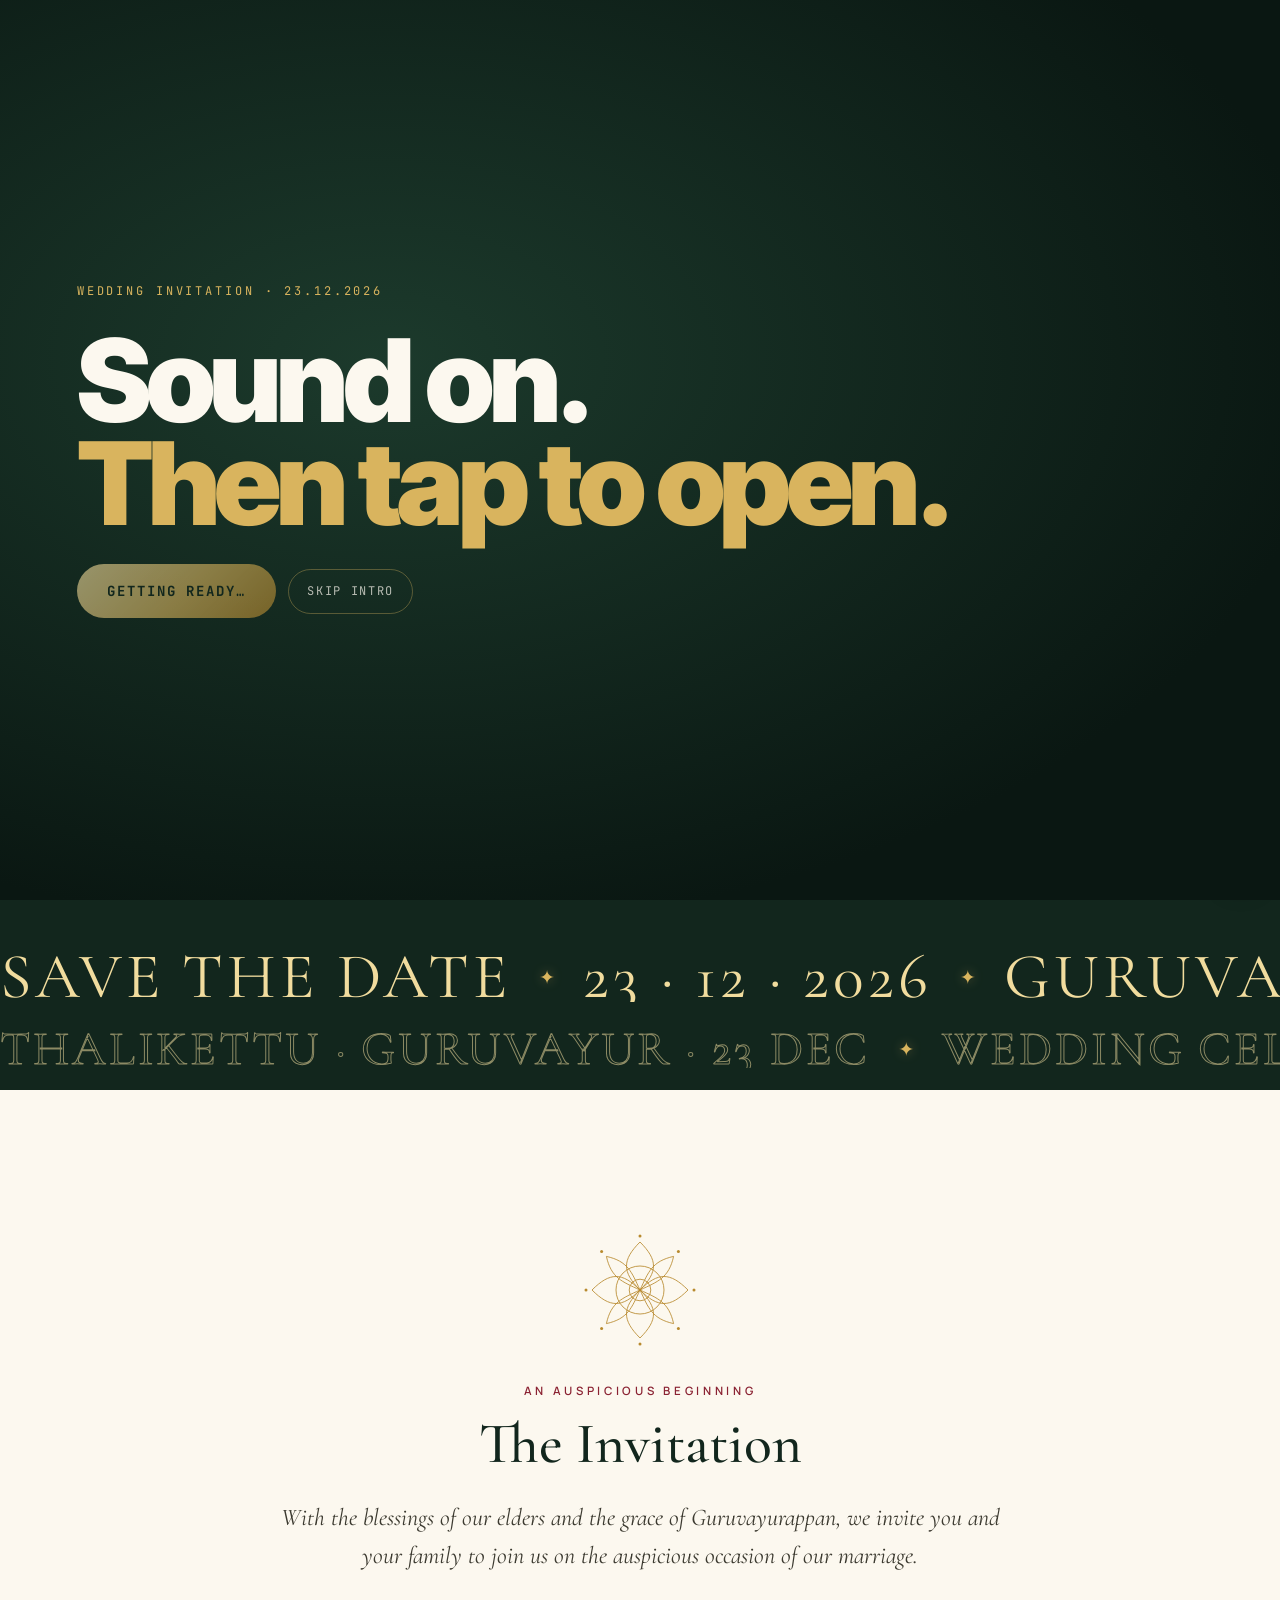
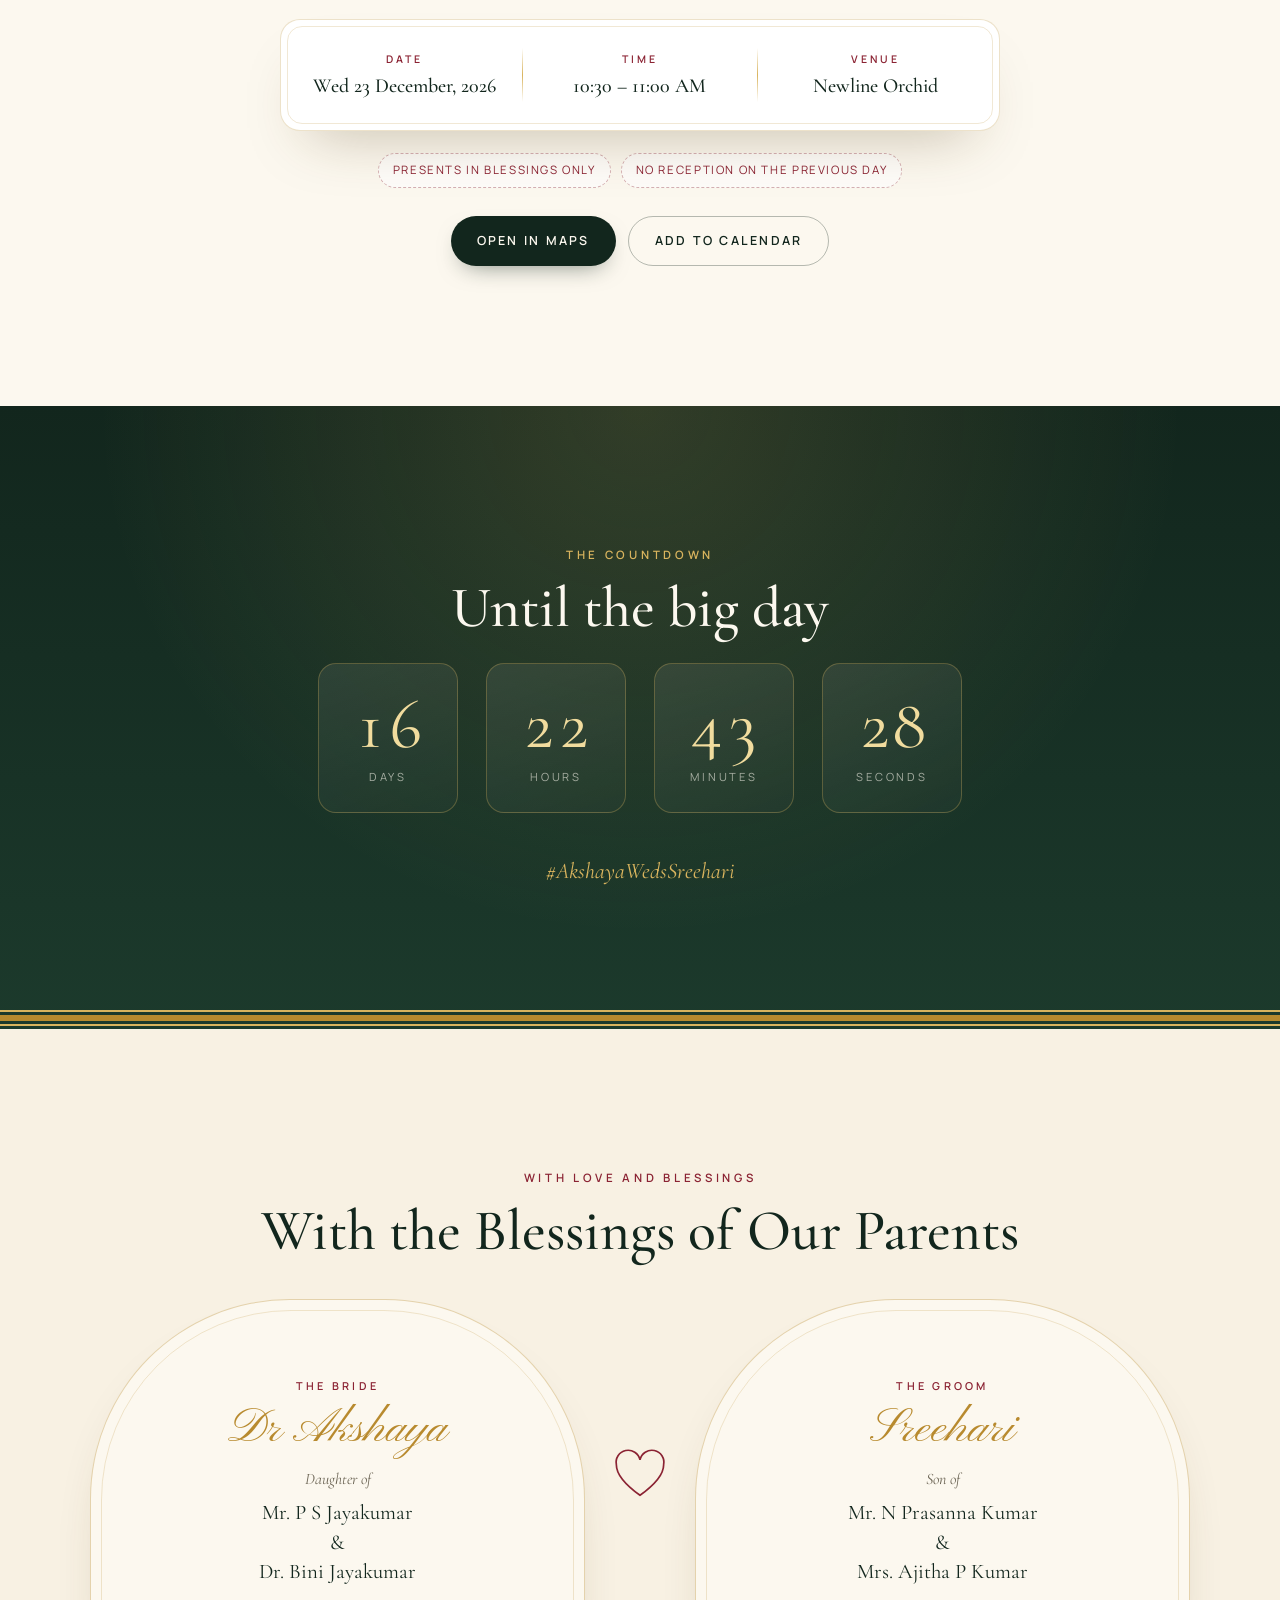
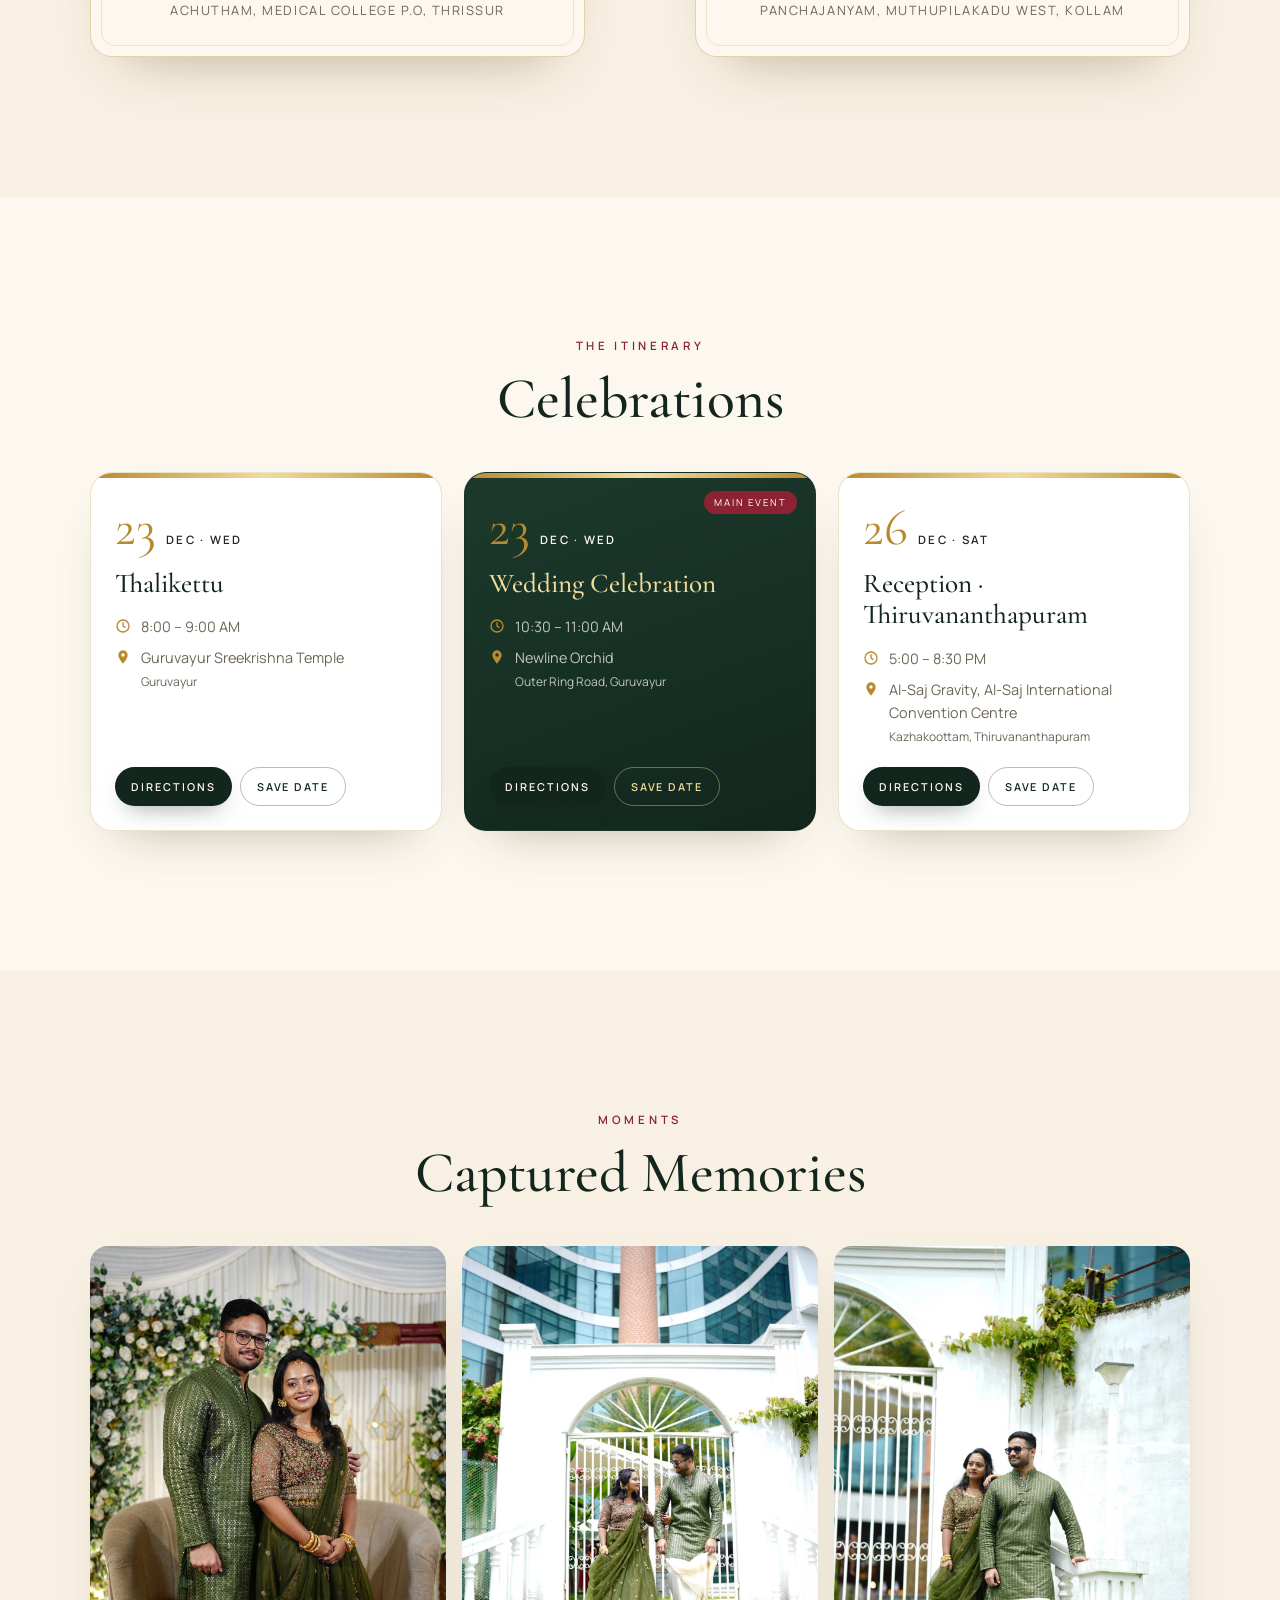
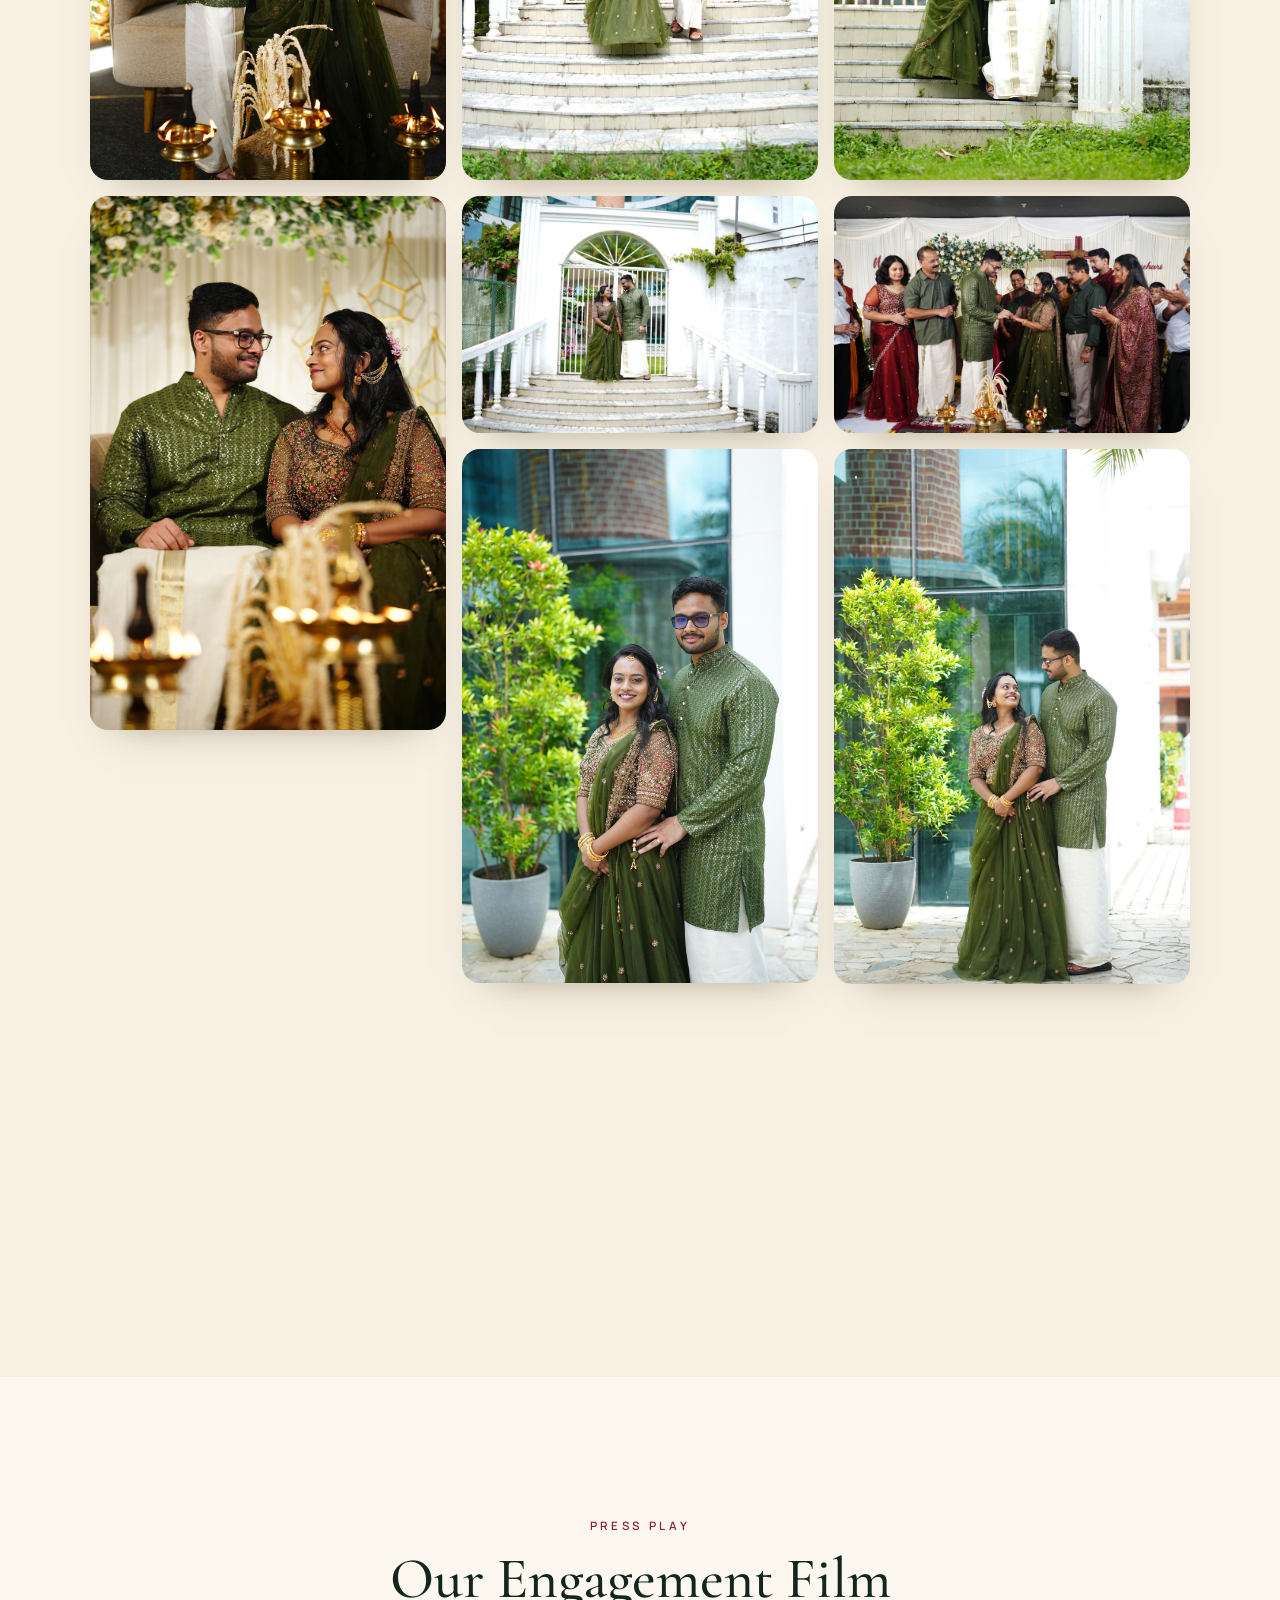
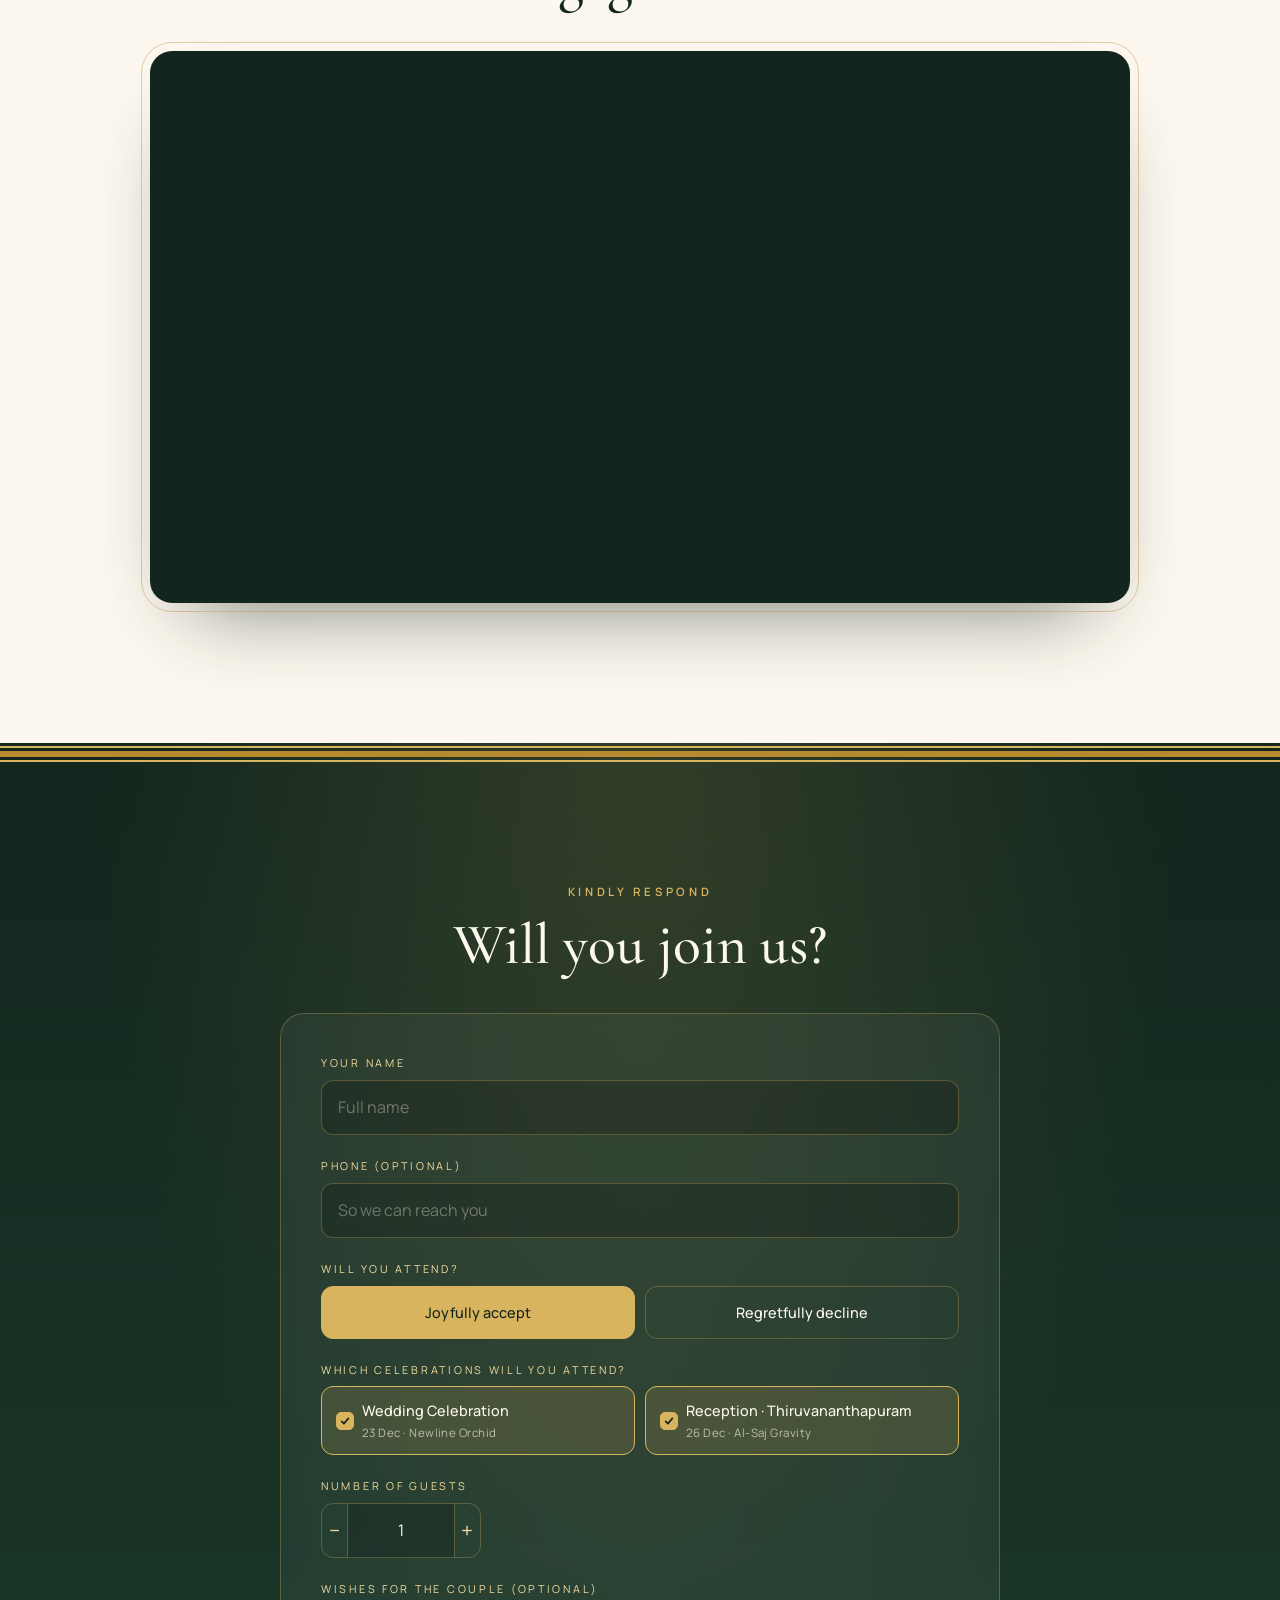
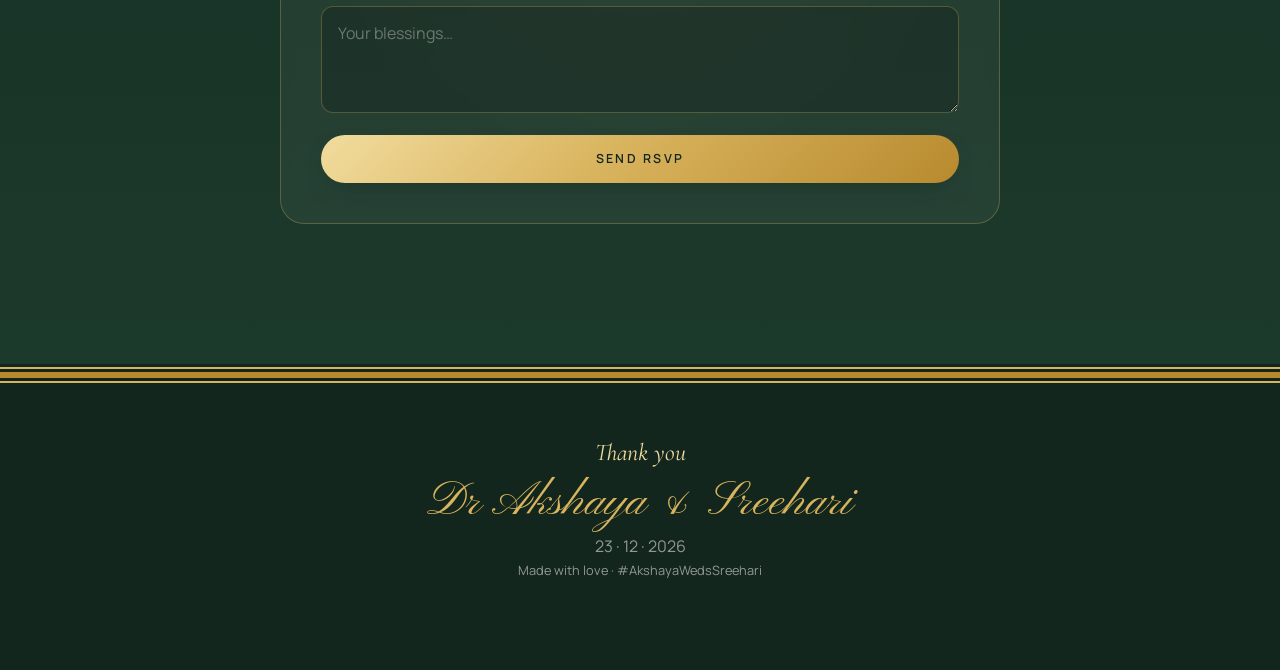
==== commit eac5299a: "Main site: RSVPs go to Sreehari's Google Sheet Co-Authored-By: Claude Opus 5.5 <noreply@anthropic.co" ====
--- a/akshaya/index.html
+++ b/akshaya/index.html
@@ -15,7 +15,7 @@
   <link rel="preconnect" href="https://fonts.googleapis.com" />
   <link rel="preconnect" href="https://fonts.gstatic.com" crossorigin />
   <link href="https://fonts.googleapis.com/css2?family=Cormorant+Garamond:ital,wght@0,400;0,500;0,600;1,400;1,500&family=Pinyon+Script&family=Manrope:wght@400;500;600;700&family=Inter+Tight:wght@800;900&family=JetBrains+Mono:wght@400;700&display=swap" rel="stylesheet" />
-  <link rel="stylesheet" href="../styles.css?v=38" />
+  <link rel="stylesheet" href="../styles.css?v=39" />
 </head>
 <body class="locked">
   <canvas id="petals" aria-hidden="true"></canvas>
@@ -328,8 +328,8 @@
   <!-- Lightbox -->
   <div id="lightbox" hidden><button aria-label="Close">×</button><img alt="" /></div>
 
-  <script src="config.js?v=38"></script>
-  <script src="../intro.js?v=38"></script>
-  <script src="../script.js?v=38"></script>
+  <script src="config.js?v=39"></script>
+  <script src="../intro.js?v=39"></script>
+  <script src="../script.js?v=39"></script>
 </body>
 </html>
